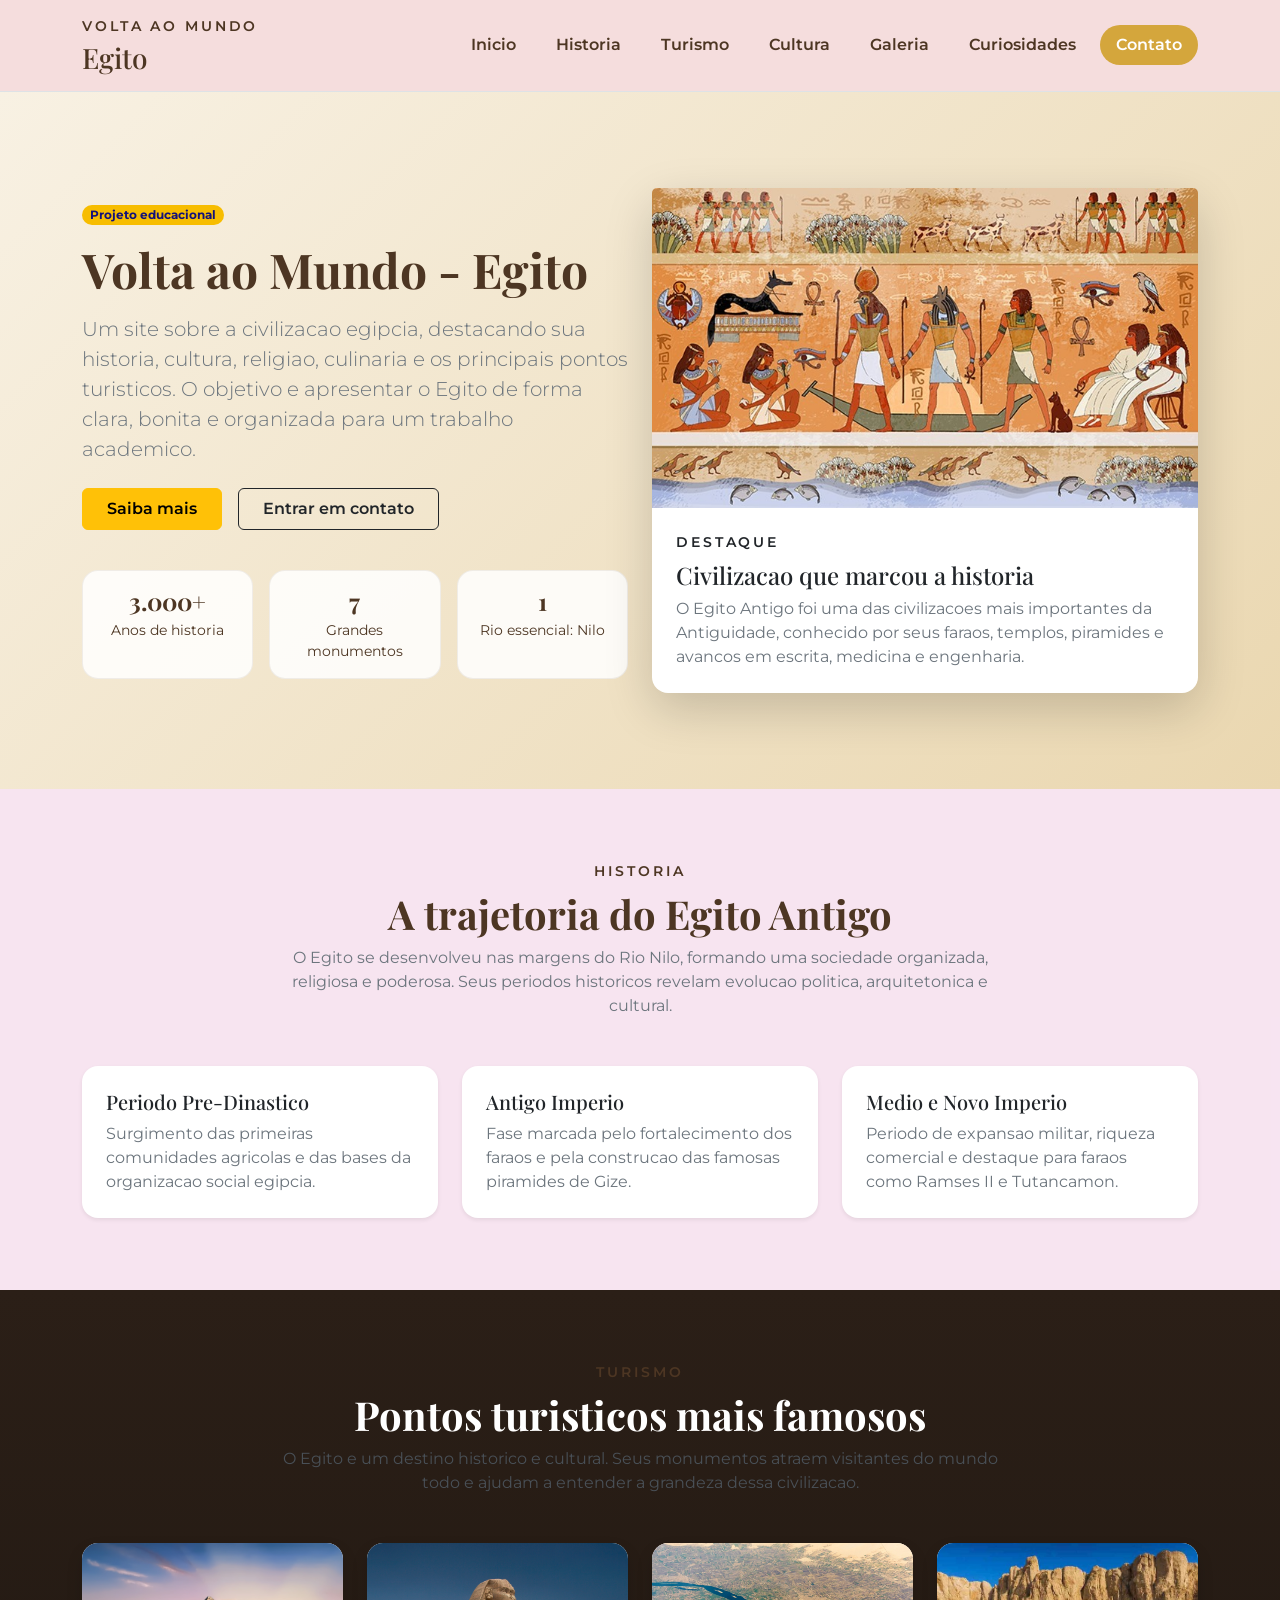
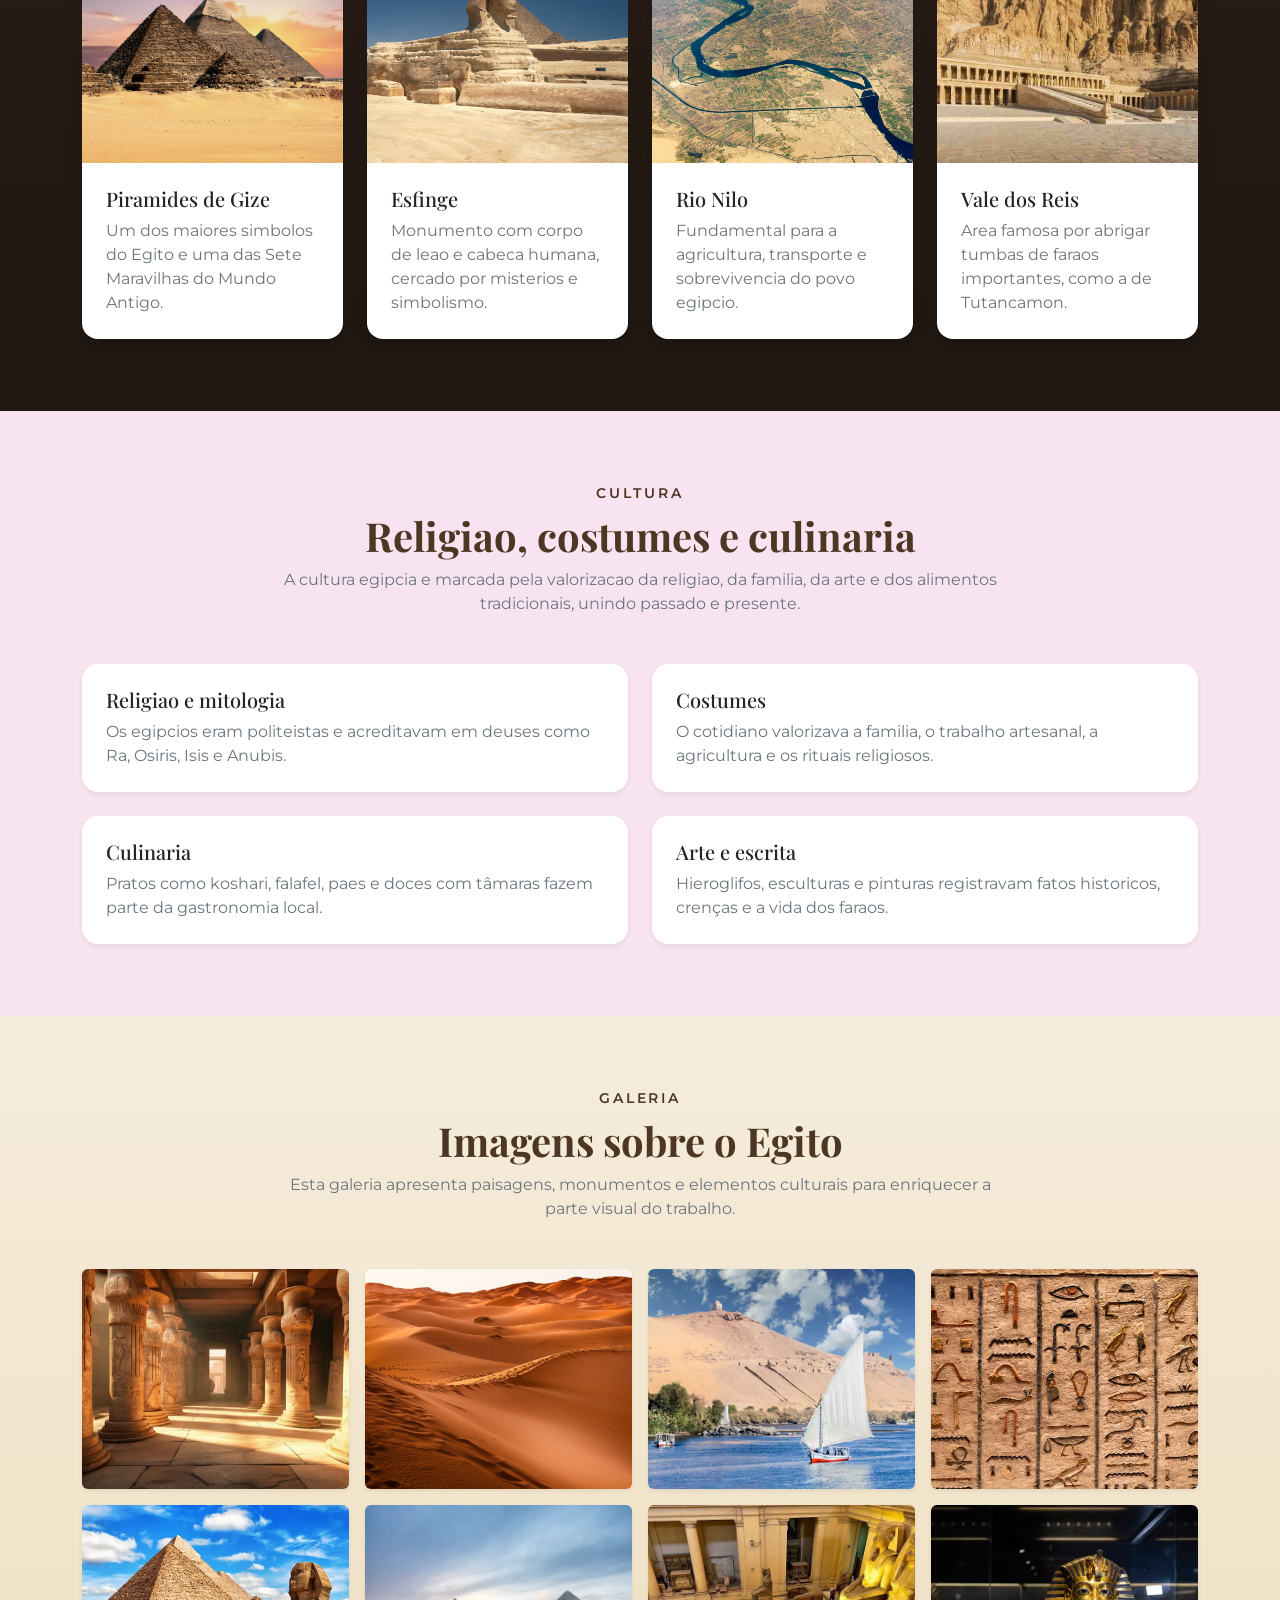
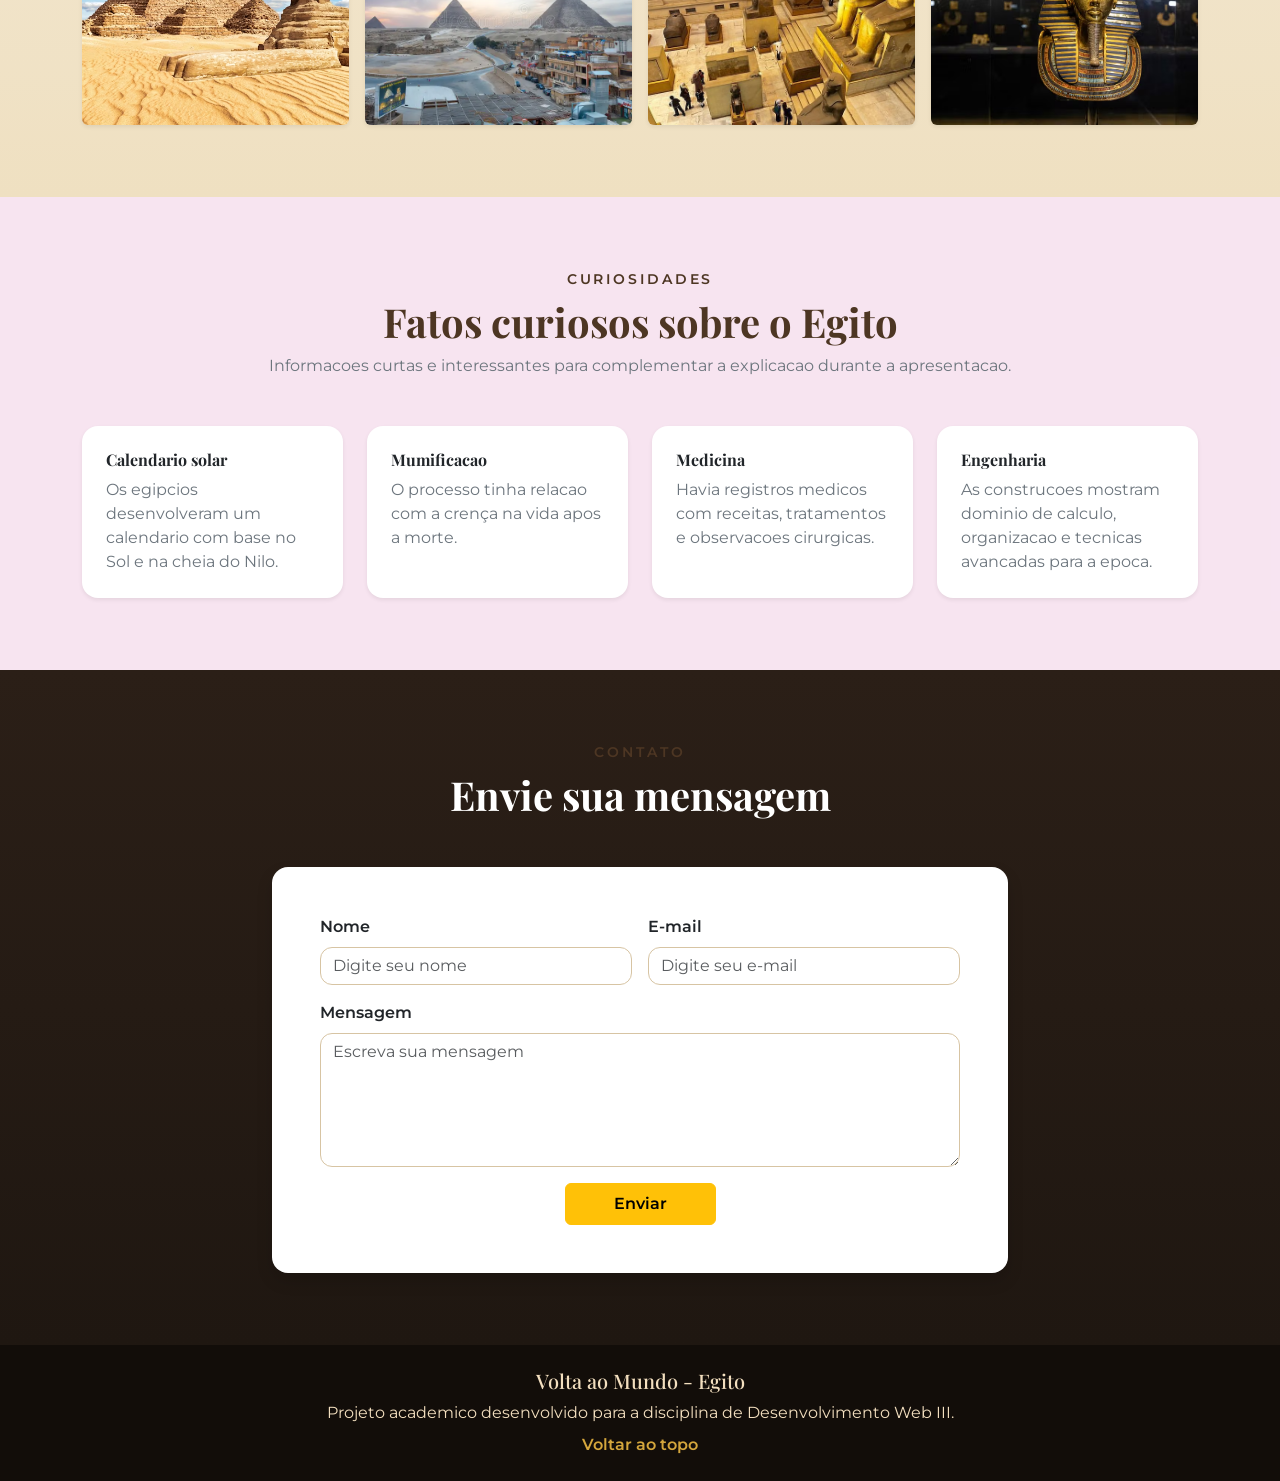
==== index.html @ 57e9aae9 "add comments" ====
<!DOCTYPE html>
<html lang="pt-BR">
  <head>
    <meta charset="UTF-8" />
    <meta name="viewport" content="width=device-width, initial-scale=1.0" />
    <title>Volta ao Mundo - Egito</title>
    <meta
      name="description"
      content="Projeto educacional sobre o Egito com historia, cultura, turismo e curiosidades."/>
    <!-- Fonte externa para melhorar a apresentacao visual -->
    <link
      href="https://fonts.googleapis.com/css2?family=Montserrat:wght@400;500;700&family=Playfair+Display:wght@600;700&display=swap"
      rel="stylesheet"
    />
    <!-- Bootstrap: framework usado para grid, responsividade e componentes -->
    <link
      href="https://cdn.jsdelivr.net/npm/bootstrap@5.3.3/dist/css/bootstrap.min.css"
      rel="stylesheet"
      integrity="sha384-QWTKZyjpPEjISv5WaRU9OFeRpok6YctnYmDr5pNlyT2bRjXh0JMhjY6hW+ALEwIH"
      crossorigin="anonymous"/>
    <!-- CSS proprio apenas para personalizar o tema do Egito -->
    <link rel="stylesheet" href="styles.css" />
  </head>

  <body>
    <header class="site-header sticky-top border-bottom">
      <nav class="container py-3">
        <div class="d-flex align-items-center justify-content-between gap-3">
          <div>
            <p class="text-uppercase small fw-semibold mb-1 site-label">Volta ao Mundo</p>
            <h1 class="h3 mb-0 site-title">Egito</h1>
          </div>

          <!-- Menu hamburguer visivel apenas em telas pequenas -->
          <details class="mobile-menu d-lg-none">
            <summary class="mobile-menu-button" aria-label="Abrir menu de navegacao">
              <span></span>
              <span></span>
              <span></span>
            </summary>
            <div class="mobile-menu-panel">
              <a class="nav-link" href="#home">Inicio</a>
              <a class="nav-link" href="#historia">Historia</a>
              <a class="nav-link" href="#turismo">Turismo</a>
              <a class="nav-link" href="#cultura">Cultura</a>
              <a class="nav-link" href="#galeria">Galeria</a>
              <a class="nav-link" href="#curiosidades">Curiosidades</a>
              <a class="nav-link nav-link-contact" href="#contato">Contato</a>
            </div>
          </details>

          <!-- Menu tradicional exibido no desktop -->
          <div class="nav nav-pills gap-2 text-center d-none d-lg-flex">
            <a class="nav-link" href="#home">Inicio</a>
            <a class="nav-link" href="#historia">Historia</a>
            <a class="nav-link" href="#turismo">Turismo</a>
            <a class="nav-link" href="#cultura">Cultura</a>
            <a class="nav-link" href="#galeria">Galeria</a>
            <a class="nav-link" href="#curiosidades">Curiosidades</a>
            <a class="nav-link nav-link-contact" href="#contato">Contato</a>
          </div>
        </div>
      </nav>
    </header>

    <main>
      <!-- Secao inicial com introducao, botoes e dados resumidos -->
      <section class="hero-section py-5" id="home">
        <div class="container py-lg-5">
          <div class="row align-items-center g-4">
            <!-- Coluna de apresentacao do tema -->
            <div class="col-lg-6">
              <span class="badge rounded-pill hero-badge mb-3">Projeto educacional</span>
              <h2 class="display-5 fw-bold hero-title">Volta ao Mundo - Egito</h2>
              <p class="lead text-secondary mt-3">
                Um site sobre a civilizacao egipcia, destacando sua historia,
                cultura, religiao, culinaria e os principais pontos turisticos.
                O objetivo e apresentar o Egito de forma clara, bonita e
                organizada para um trabalho academico.
              </p>
              <div class="d-flex flex-wrap gap-3 mt-4">
                <a class="btn btn-warning px-4 py-2 fw-semibold" href="#historia">Saiba mais</a>
                <a class="btn btn-outline-dark px-4 py-2 fw-semibold" href="#contato">Entrar em contato</a>
              </div>

              <!-- Linha com pequenos cards numericos -->
              <div class="row g-3 mt-4">
                <div class="col-sm-4">
                  <article class="info-box text-center h-100">
                    <h3 class="h4 fw-bold mb-1">3.000+</h3>
                    <p class="mb-0 small">Anos de historia</p>
                  </article>
                </div>
                <div class="col-sm-4">
                  <article class="info-box text-center h-100">
                    <h3 class="h4 fw-bold mb-1">7</h3>
                    <p class="mb-0 small">Grandes monumentos</p>
                  </article>
                </div>
                <div class="col-sm-4">
                  <article class="info-box text-center h-100">
                    <h3 class="h4 fw-bold mb-1">1</h3>
                    <p class="mb-0 small">Rio essencial: Nilo</p>
                  </article>
                </div>
              </div>
            </div>

            <!-- Coluna com imagem principal e card de destaque -->
            <div class="col-lg-6">
              <div class="card hero-card shadow-lg border-0">
                <img
                  src="assets/images/hero-egito.jpg"
                  class="card-img-top hero-image"
                  alt="Pirâmides do Egito ao entardecer"
                />
                <div class="card-body p-4">
                  <p class="text-uppercase small fw-semibold section-mark mb-2">Destaque</p>
                  <h3 class="h4">Civilizacao que marcou a historia</h3>
                  <p class="mb-0 text-secondary">
                    O Egito Antigo foi uma das civilizacoes mais importantes da
                    Antiguidade, conhecido por seus faraos, templos, piramides e
                    avancos em escrita, medicina e engenharia.
                  </p>
                </div>
              </div>
            </div>
          </div>
        </div>
      </section>

      <!-- Historia organizada em cards para facilitar a leitura -->
      <section class="py-5 section-light" id="historia">
        <div class="container py-4">
          <div class="text-center mb-5">
            <p class="text-uppercase small fw-semibold section-mark mb-2">Historia</p>
            <h2 class="display-6 fw-bold">A trajetoria do Egito Antigo</h2>
            <p class="col-lg-8 mx-auto text-secondary mb-0">
              O Egito se desenvolveu nas margens do Rio Nilo, formando uma
              sociedade organizada, religiosa e poderosa. Seus periodos
              historicos revelam evolucao politica, arquitetonica e cultural.
            </p>
          </div>
          <div class="row g-4">
            <div class="col-md-4">
              <article class="card h-100 border-0 shadow-sm custom-card">
                <div class="card-body p-4">
                  <h3 class="h5">Periodo Pre-Dinastico</h3>
                  <p class="mb-0 text-secondary">
                    Surgimento das primeiras comunidades agricolas e das bases
                    da organizacao social egipcia.
                  </p>
                </div>
              </article>
            </div>
            <div class="col-md-4">
              <article class="card h-100 border-0 shadow-sm custom-card">
                <div class="card-body p-4">
                  <h3 class="h5">Antigo Imperio</h3>
                  <p class="mb-0 text-secondary">
                    Fase marcada pelo fortalecimento dos faraos e pela
                    construcao das famosas piramides de Gize.
                  </p>
                </div>
              </article>
            </div>
            <div class="col-md-4">
              <article class="card h-100 border-0 shadow-sm custom-card">
                <div class="card-body p-4">
                  <h3 class="h5">Medio e Novo Imperio</h3>
                  <p class="mb-0 text-secondary">
                    Periodo de expansao militar, riqueza comercial e destaque
                    para faraos como Ramses II e Tutancamon.
                  </p>
                </div>
              </article>
            </div>
          </div>
        </div>
      </section>

      <!-- Pontos turisticos com imagens e descricao -->
      <section class="py-5 section-dark" id="turismo">
        <div class="container py-4">
          <div class="text-center mb-5">
            <p class="text-uppercase small fw-semibold section-mark-light mb-2">Turismo</p>
            <h2 class="display-6 fw-bold text-white">Pontos turisticos mais famosos</h2>
            <p class="col-lg-8 mx-auto text-light-emphasis mb-0">
              O Egito e um destino historico e cultural. Seus monumentos atraem
              visitantes do mundo todo e ajudam a entender a grandeza dessa
              civilizacao.
            </p>
          </div>
          <div class="row g-4">
            <div class="col-md-6 col-xl-3">
              <article class="card h-100 border-0 overflow-hidden shadow custom-card">
                <img src="assets/images/gize.jpg" class="tourism-image" alt="Piramides de Gize" />
                <div class="card-body p-4">
                  <h3 class="h5">Piramides de Gize</h3>
                  <p class="mb-0 text-secondary">
                    Um dos maiores simbolos do Egito e uma das Sete Maravilhas
                    do Mundo Antigo.
                  </p>
                </div>
              </article>
            </div>
            <div class="col-md-6 col-xl-3">
              <article class="card h-100 border-0 overflow-hidden shadow custom-card">
                <img src="assets/images/esfinge.jpg" class="tourism-image" alt="Esfinge de Gize" />
                <div class="card-body p-4">
                  <h3 class="h5">Esfinge</h3>
                  <p class="mb-0 text-secondary">
                    Monumento com corpo de leao e cabeca humana, cercado por
                    misterios e simbolismo.
                  </p>
                </div>
              </article>
            </div>
            <div class="col-md-6 col-xl-3">
              <article class="card h-100 border-0 overflow-hidden shadow custom-card">
                <img src="assets/images/nilo.jpg" class="tourism-image" alt="Rio Nilo" />
                <div class="card-body p-4">
                  <h3 class="h5">Rio Nilo</h3>
                  <p class="mb-0 text-secondary">
                    Fundamental para a agricultura, transporte e sobrevivencia do
                    povo egipcio.
                  </p>
                </div>
              </article>
            </div>
            <div class="col-md-6 col-xl-3">
              <article class="card h-100 border-0 overflow-hidden shadow custom-card">
                <img src="assets/images/valley.jpg" class="tourism-image" alt="Vale dos Reis" />
                <div class="card-body p-4">
                  <h3 class="h5">Vale dos Reis</h3>
                  <p class="mb-0 text-secondary">
                    Area famosa por abrigar tumbas de faraos importantes, como a
                    de Tutancamon.
                  </p>
                </div>
              </article>
            </div>
          </div>
        </div>
      </section>

      <!-- Cultura egipcia apresentada em uma grade responsiva -->
      <section class="py-5 section-light" id="cultura">
        <div class="container py-4">
          <div class="text-center mb-5">
            <p class="text-uppercase small fw-semibold section-mark mb-2">Cultura</p>
            <h2 class="display-6 fw-bold">Religiao, costumes e culinaria</h2>
            <p class="col-lg-8 mx-auto text-secondary mb-0">
              A cultura egipcia e marcada pela valorizacao da religiao, da
              familia, da arte e dos alimentos tradicionais, unindo passado e
              presente.
            </p>
          </div>
          <div class="row g-4">
            <div class="col-md-6">
              <article class="card h-100 border-0 shadow-sm custom-card">
                <div class="card-body p-4">
                  <h3 class="h5">Religiao e mitologia</h3>
                  <p class="mb-0 text-secondary">
                    Os egipcios eram politeistas e acreditavam em deuses como
                    Ra, Osiris, Isis e Anubis.
                  </p>
                </div>
              </article>
            </div>
            <div class="col-md-6">
              <article class="card h-100 border-0 shadow-sm custom-card">
                <div class="card-body p-4">
                  <h3 class="h5">Costumes</h3>
                  <p class="mb-0 text-secondary">
                    O cotidiano valorizava a familia, o trabalho artesanal, a
                    agricultura e os rituais religiosos.
                  </p>
                </div>
              </article>
            </div>
            <div class="col-md-6">
              <article class="card h-100 border-0 shadow-sm custom-card">
                <div class="card-body p-4">
                  <h3 class="h5">Culinaria</h3>
                  <p class="mb-0 text-secondary">
                    Pratos como koshari, falafel, paes e doces com tâmaras fazem
                    parte da gastronomia local.
                  </p>
                </div>
              </article>
            </div>
            <div class="col-md-6">
              <article class="card h-100 border-0 shadow-sm custom-card">
                <div class="card-body p-4">
                  <h3 class="h5">Arte e escrita</h3>
                  <p class="mb-0 text-secondary">
                    Hieroglifos, esculturas e pinturas registravam fatos
                    historicos, crenças e a vida dos faraos.
                  </p>
                </div>
              </article>
            </div>
          </div>
        </div>
      </section>

      <!-- Galeria de imagens usando colunas do Bootstrap -->
      <section class="py-5 gallery-section" id="galeria">
        <div class="container py-4">
          <div class="text-center mb-5">
            <p class="text-uppercase small fw-semibold section-mark mb-2">Galeria</p>
            <h2 class="display-6 fw-bold">Imagens sobre o Egito</h2>
            <p class="col-lg-8 mx-auto text-secondary mb-0">
              Esta galeria apresenta paisagens, monumentos e elementos culturais
              para enriquecer a parte visual do trabalho.
            </p>
          </div>
          <div class="row g-3">
            <div class="col-6 col-md-4 col-lg-3">
              <img class="img-fluid rounded shadow-sm gallery-image" src="assets/images/templo.jpg" alt="Templo egipcio com colunas" />
            </div>
            <div class="col-6 col-md-4 col-lg-3">
              <img class="img-fluid rounded shadow-sm gallery-image" src="assets/images/deserto.jpg" alt="Paisagem do deserto no Egito" />
            </div>
            <div class="col-6 col-md-4 col-lg-3">
              <img class="img-fluid rounded shadow-sm gallery-image" src="assets/images/barco.jpg" alt="Barco navegando no Rio Nilo" />
            </div>
            <div class="col-6 col-md-4 col-lg-3">
              <img class="img-fluid rounded shadow-sm gallery-image" src="assets/images/hieroglifos.jpg" alt="Hieroglifos gravados em pedra" />
            </div>
            <div class="col-6 col-md-4 col-lg-3">
              <img class="img-fluid rounded shadow-sm gallery-image" src="assets/images/panorama.jpg" alt="Panorama das piramides" />
            </div>
            <div class="col-6 col-md-4 col-lg-3">
              <img class="img-fluid rounded shadow-sm gallery-image" src="assets/images/cairo.jpg" alt="Vista da cidade do Cairo" />
            </div>
            <div class="col-6 col-md-4 col-lg-3">
              <img class="img-fluid rounded shadow-sm gallery-image" src="assets/images/museu.jpg" alt="Museu com artefatos egipcios" />
            </div>
            <div class="col-6 col-md-4 col-lg-3">
              <img class="img-fluid rounded shadow-sm gallery-image" src="assets/images/mask.jpg" alt="Mascara de ouro do farao" />
            </div>
          </div>
        </div>
      </section>

      <!-- Curiosidades em cards curtos para destaque rapido -->
      <section class="py-5 section-light" id="curiosidades">
        <div class="container py-4">
          <div class="text-center mb-5">
            <p class="text-uppercase small fw-semibold section-mark mb-2">Curiosidades</p>
            <h2 class="display-6 fw-bold">Fatos curiosos sobre o Egito</h2>
            <p class="col-lg-8 mx-auto text-secondary mb-0">
              Informacoes curtas e interessantes para complementar a explicacao
              durante a apresentacao.
            </p>
          </div>
          <div class="row g-4">
            <div class="col-md-6 col-lg-3">
              <article class="card h-100 border-0 shadow-sm curiosity-card">
                <div class="card-body p-4">
                  <h3 class="h6 fw-bold">Calendario solar</h3>
                  <p class="mb-0 text-secondary">
                    Os egipcios desenvolveram um calendario com base no Sol e na
                    cheia do Nilo.
                  </p>
                </div>
              </article>
            </div>
            <div class="col-md-6 col-lg-3">
              <article class="card h-100 border-0 shadow-sm curiosity-card">
                <div class="card-body p-4">
                  <h3 class="h6 fw-bold">Mumificacao</h3>
                  <p class="mb-0 text-secondary">
                    O processo tinha relacao com a crença na vida apos a morte.
                  </p>
                </div>
              </article>
            </div>
            <div class="col-md-6 col-lg-3">
              <article class="card h-100 border-0 shadow-sm curiosity-card">
                <div class="card-body p-4">
                  <h3 class="h6 fw-bold">Medicina</h3>
                  <p class="mb-0 text-secondary">
                    Havia registros medicos com receitas, tratamentos e
                    observacoes cirurgicas.
                  </p>
                </div>
              </article>
            </div>
            <div class="col-md-6 col-lg-3">
              <article class="card h-100 border-0 shadow-sm curiosity-card">
                <div class="card-body p-4">
                  <h3 class="h6 fw-bold">Engenharia</h3>
                  <p class="mb-0 text-secondary">
                    As construcoes mostram dominio de calculo, organizacao e
                    tecnicas avancadas para a epoca.
                  </p>
                </div>
              </article>
            </div>
          </div>
        </div>
      </section>

      <!-- Formulario de contato com classes nativas do Bootstrap -->
      <section class="py-5 section-dark" id="contato">
        <div class="container py-4">
          <div class="row justify-content-center">
            <div class="col-lg-8">
              <div class="text-center mb-5">
                <p class="text-uppercase small fw-semibold section-mark-light mb-2">Contato</p>
                <h2 class="display-6 fw-bold text-white">Envie sua mensagem</h2>
              </div>
              <form class="card border-0 shadow p-4 p-md-5 contact-card">
                <div class="row g-3">
                  <div class="col-md-6">
                    <label for="nome" class="form-label fw-semibold">Nome</label>
                    <input type="text" class="form-control" id="nome" placeholder="Digite seu nome" required />
                  </div>
                  <div class="col-md-6">
                    <label for="email" class="form-label fw-semibold">E-mail</label>
                    <input type="email" class="form-control" id="email" placeholder="Digite seu e-mail" required />
                  </div>
                  <div class="col-12">
                    <label for="mensagem" class="form-label fw-semibold">Mensagem</label>
                    <textarea
                      class="form-control"
                      id="mensagem"
                      rows="5"
                      placeholder="Escreva sua mensagem"
                      required
                    ></textarea>
                  </div>
                  <div class="col-12 text-center">
                    <button type="submit" class="btn btn-warning px-5 py-2 fw-semibold">Enviar</button>
                  </div>
                </div>
              </form>
            </div>
          </div>
        </div>
      </section>
    </main>

    <!-- Rodape final com identificacao do projeto -->
    <footer class="py-4 footer-section">
      <div class="container text-center">
        <h2 class="h5 mb-2">Volta ao Mundo - Egito</h2>
        <p class="mb-2">Projeto academico desenvolvido para a disciplina de Desenvolvimento Web III.</p>
        <a href="#home" class="footer-link">Voltar ao topo</a>
      </div>
    </footer>
  </body>
</html>
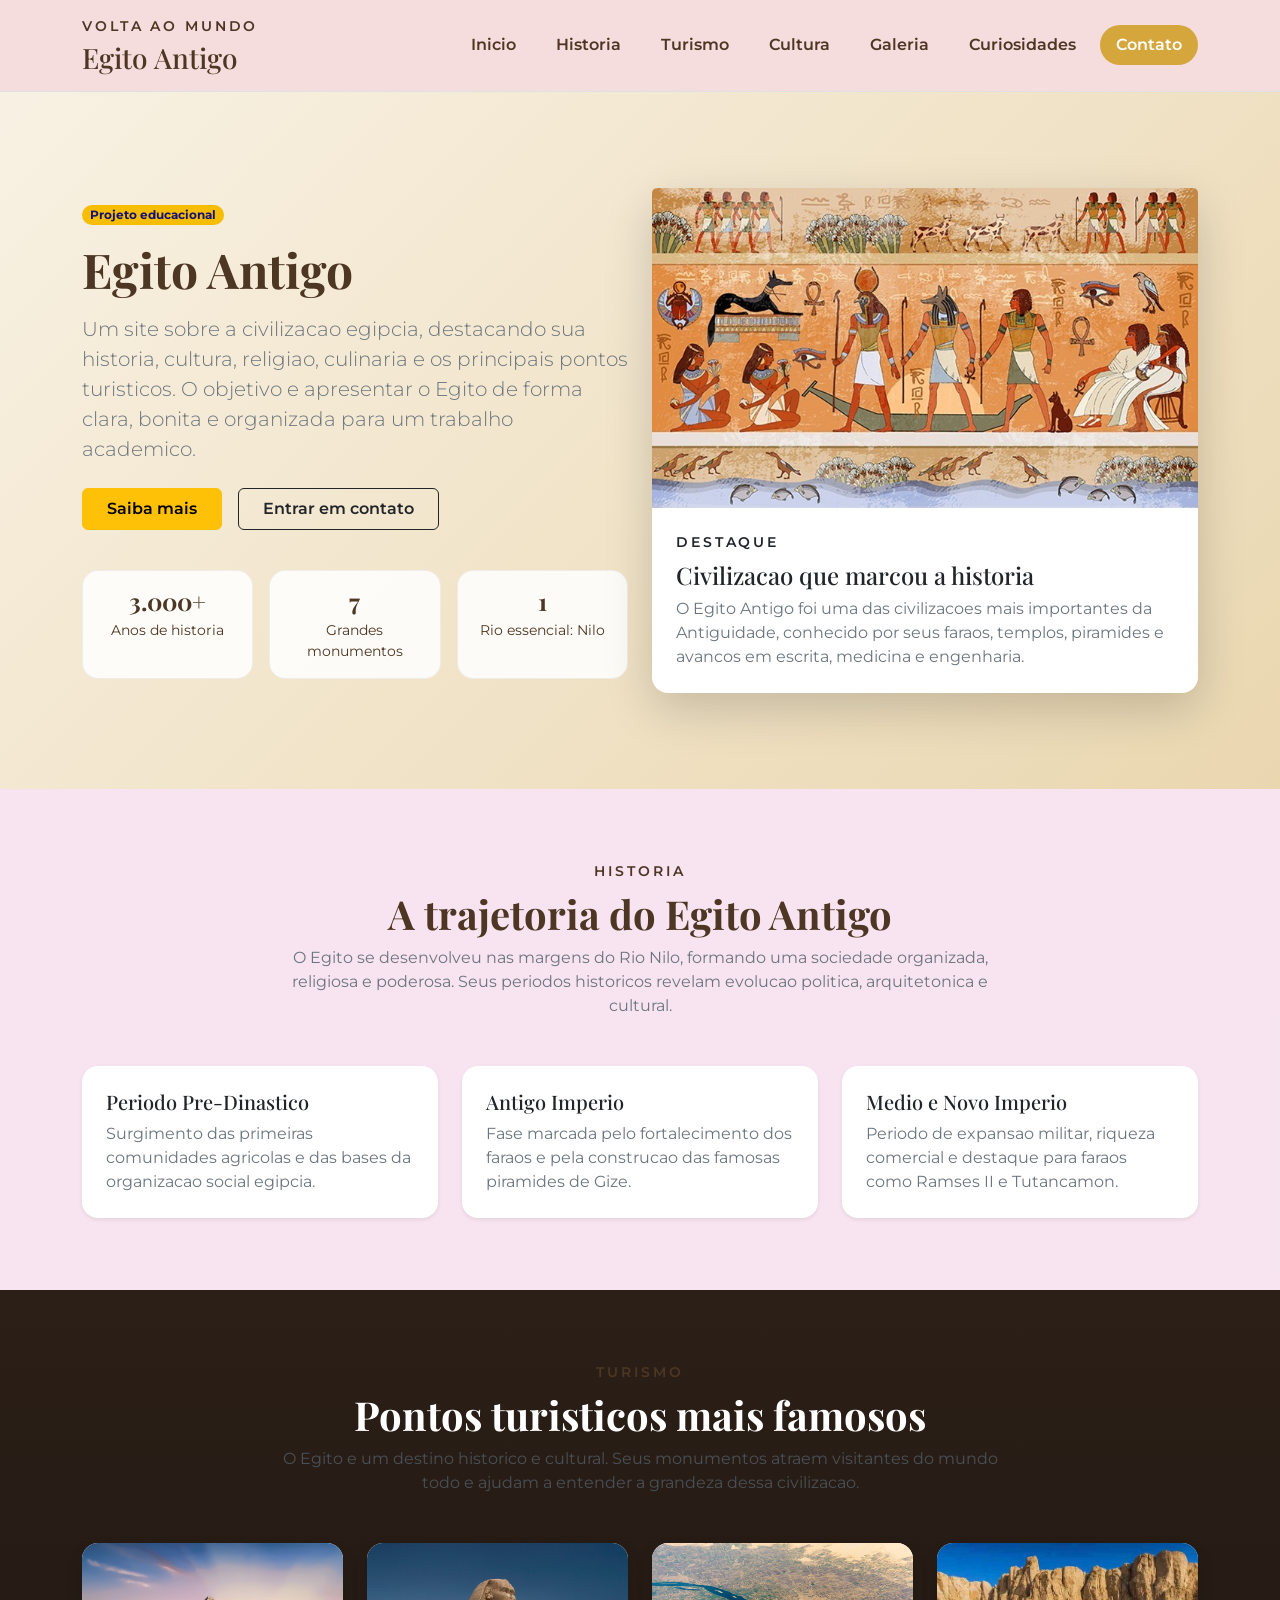
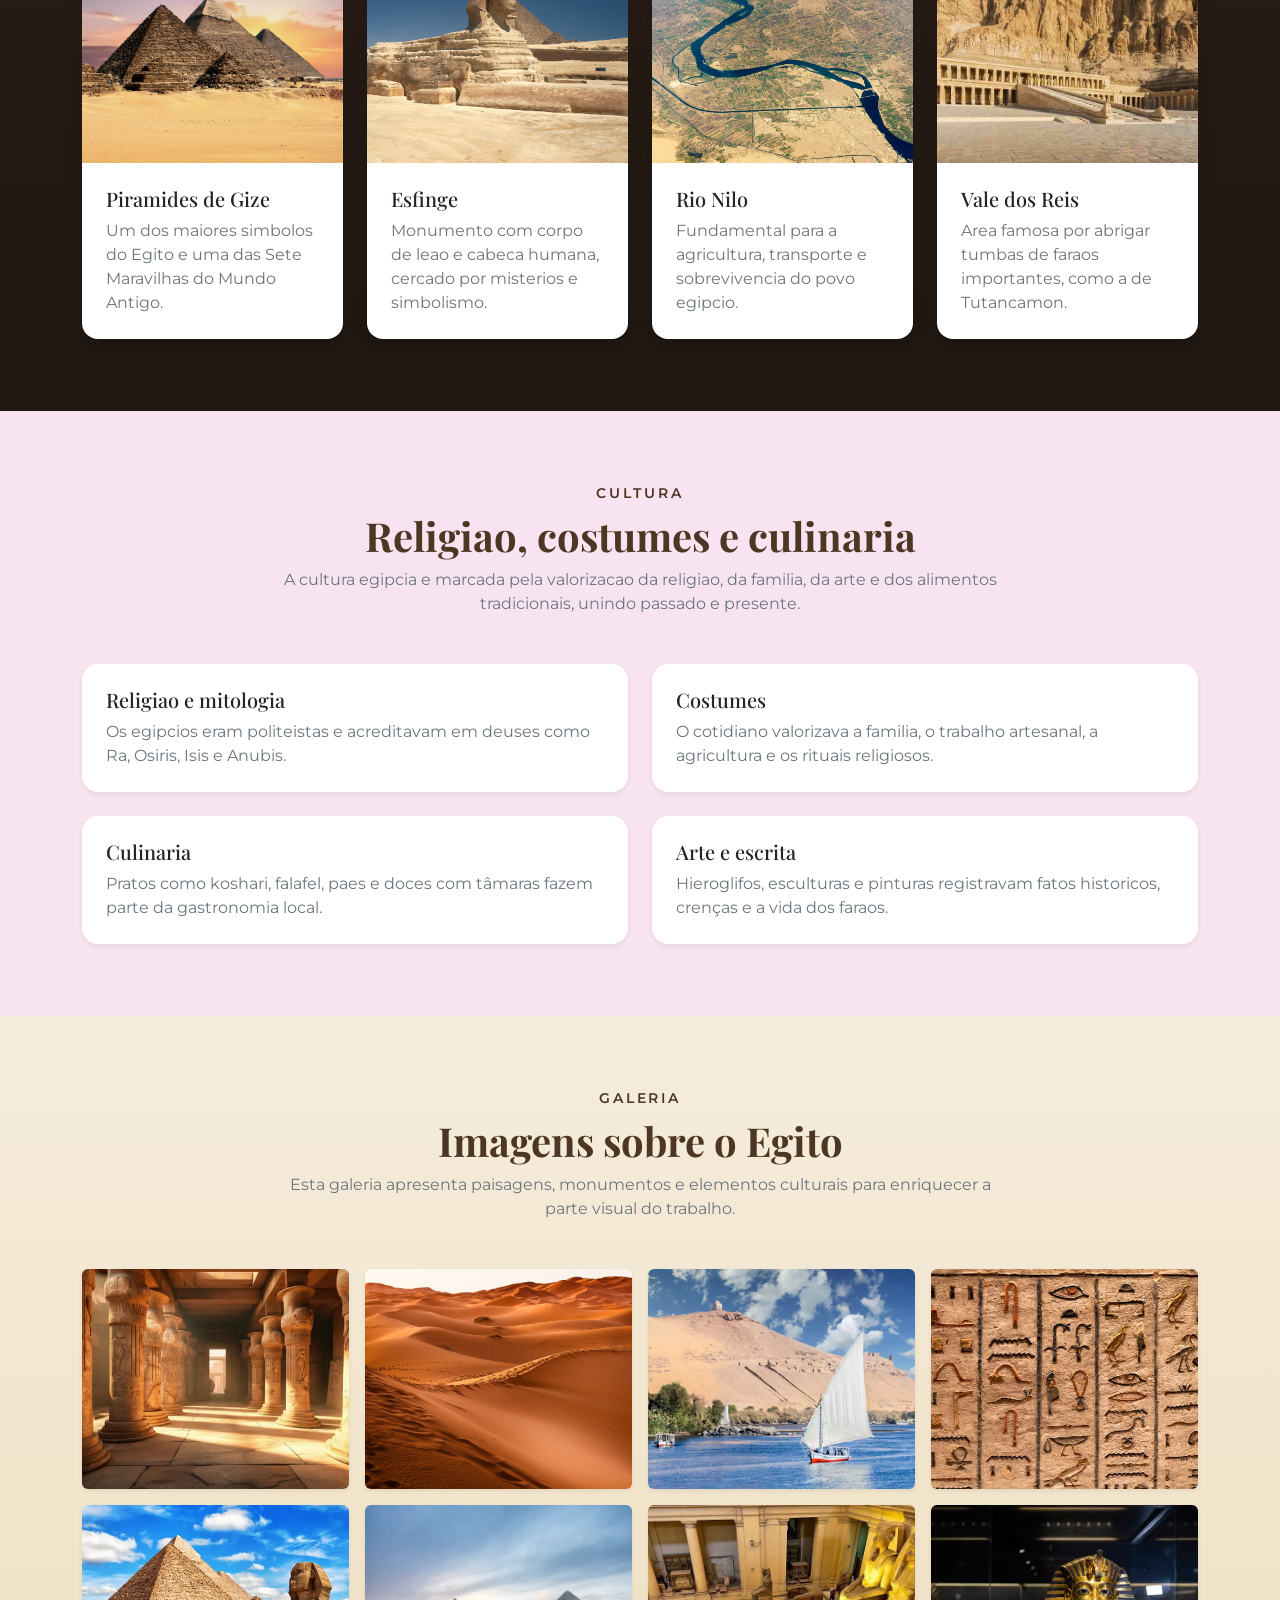
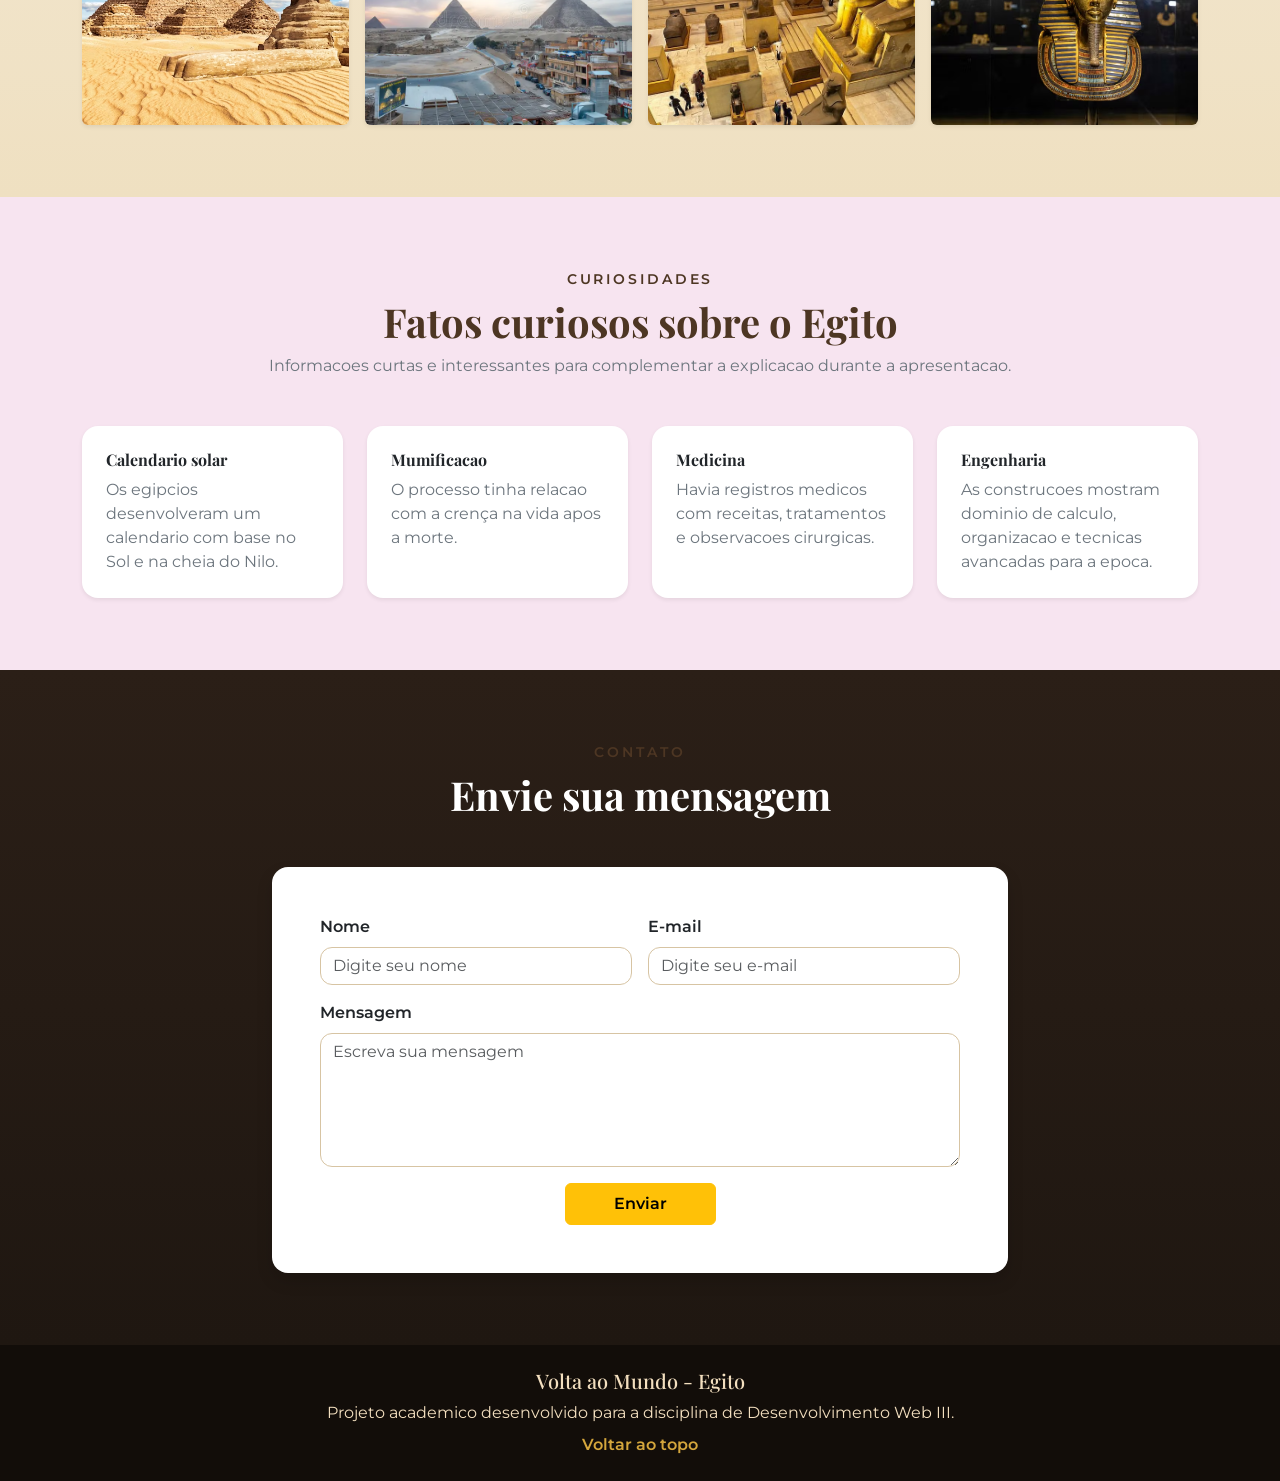
==== commit c9958802: "." ====
--- a/index.html
+++ b/index.html
@@ -3,7 +3,7 @@
   <head>
     <meta charset="UTF-8" />
     <meta name="viewport" content="width=device-width, initial-scale=1.0" />
-    <title>Volta ao Mundo - Egito</title>
+    <title>Egito Antigo</title>
     <meta
       name="description"
       content="Projeto educacional sobre o Egito com historia, cultura, turismo e curiosidades."/>
@@ -28,7 +28,7 @@
         <div class="d-flex align-items-center justify-content-between gap-3">
           <div>
             <p class="text-uppercase small fw-semibold mb-1 site-label">Volta ao Mundo</p>
-            <h1 class="h3 mb-0 site-title">Egito</h1>
+            <h1 class="h3 mb-0 site-title">Egito Antigo</h1>
           </div>
 
           <!-- Menu hamburguer visivel apenas em telas pequenas -->
@@ -71,7 +71,7 @@
             <!-- Coluna de apresentacao do tema -->
             <div class="col-lg-6">
               <span class="badge rounded-pill hero-badge mb-3">Projeto educacional</span>
-              <h2 class="display-5 fw-bold hero-title">Volta ao Mundo - Egito</h2>
+              <h2 class="display-5 fw-bold hero-title">Egito Antigo</h2>
               <p class="lead text-secondary mt-3">
                 Um site sobre a civilizacao egipcia, destacando sua historia,
                 cultura, religiao, culinaria e os principais pontos turisticos.
@@ -79,7 +79,7 @@
                 organizada para um trabalho academico.
               </p>
               <div class="d-flex flex-wrap gap-3 mt-4">
-                <a class="btn btn-warning px-4 py-2 fw-semibold" href="#historia">Saiba mais</a>
+                <a class="btn btn-warning px-4 py-2 fw-semibold" href="https://www.youtube.com/watch?v=ebm-fLo9-NA" target="_blank">Saiba mais</a>
                 <a class="btn btn-outline-dark px-4 py-2 fw-semibold" href="#contato">Entrar em contato</a>
               </div>
 
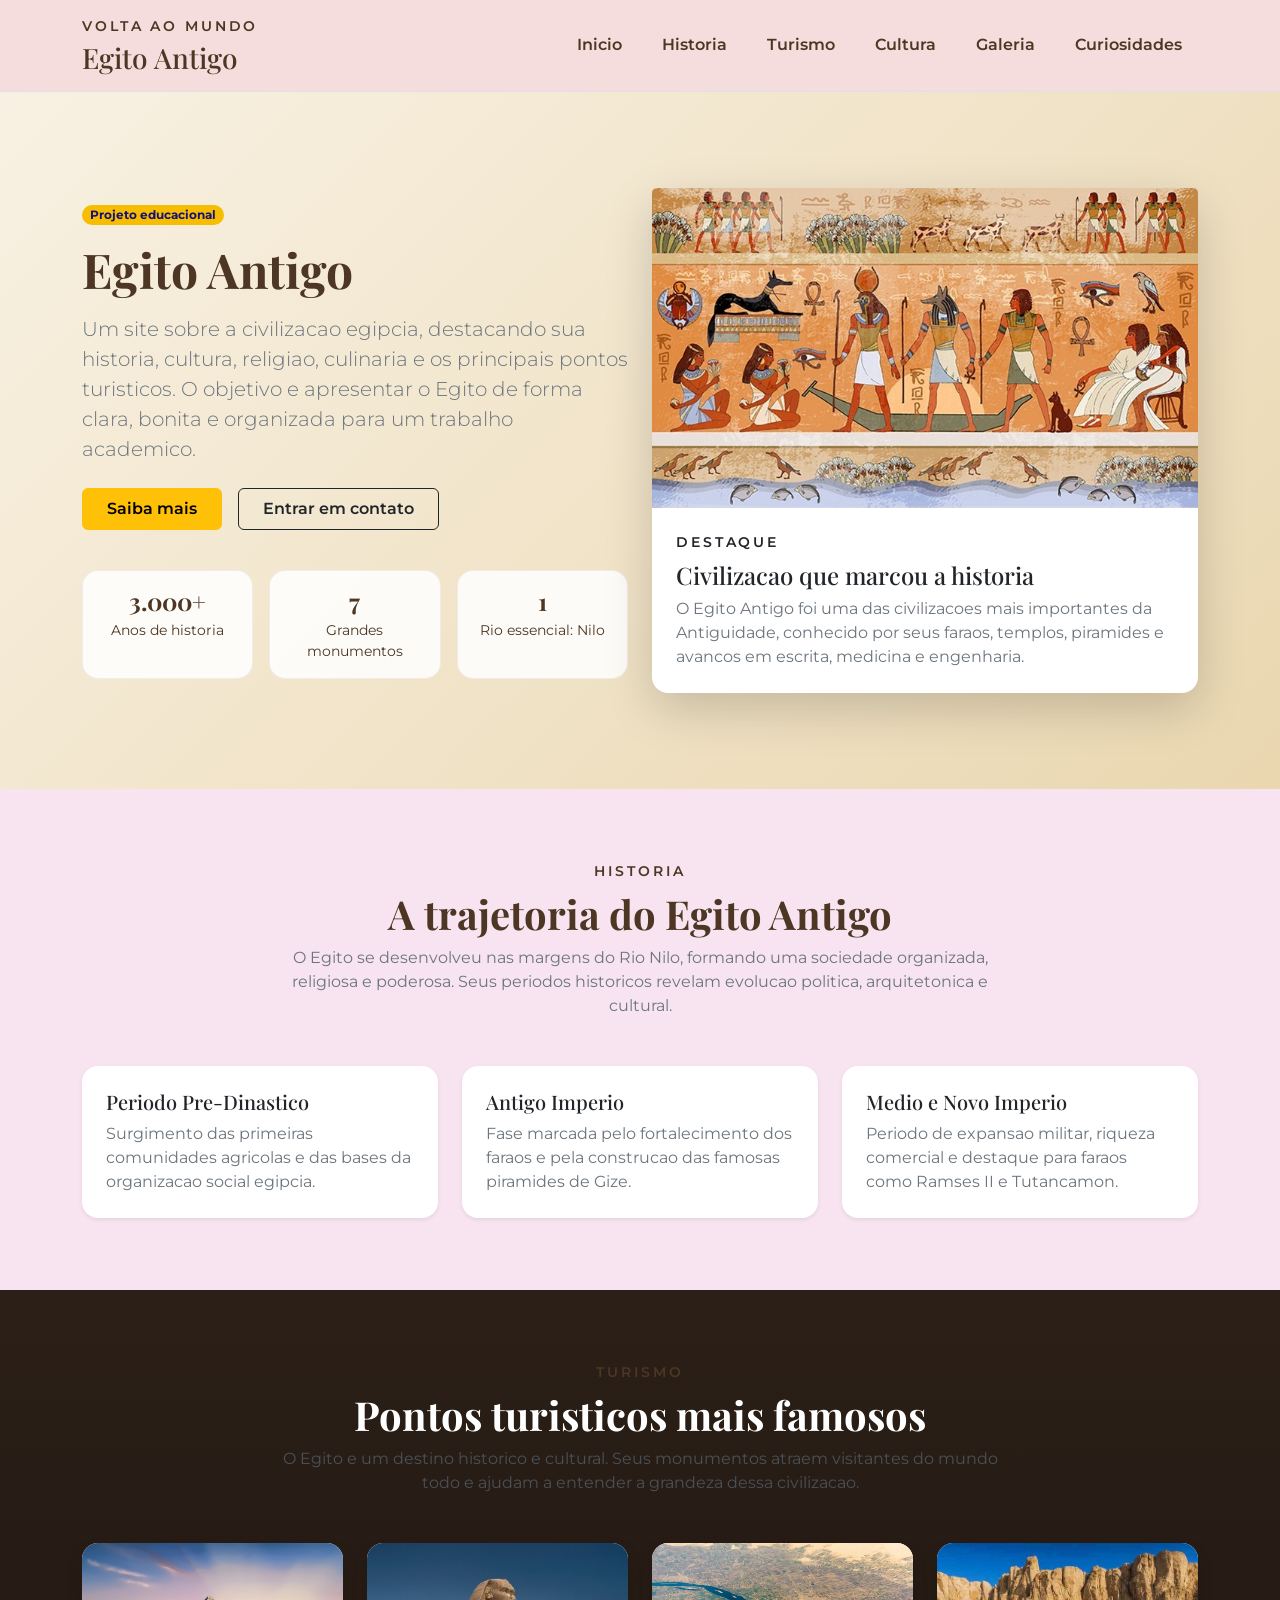
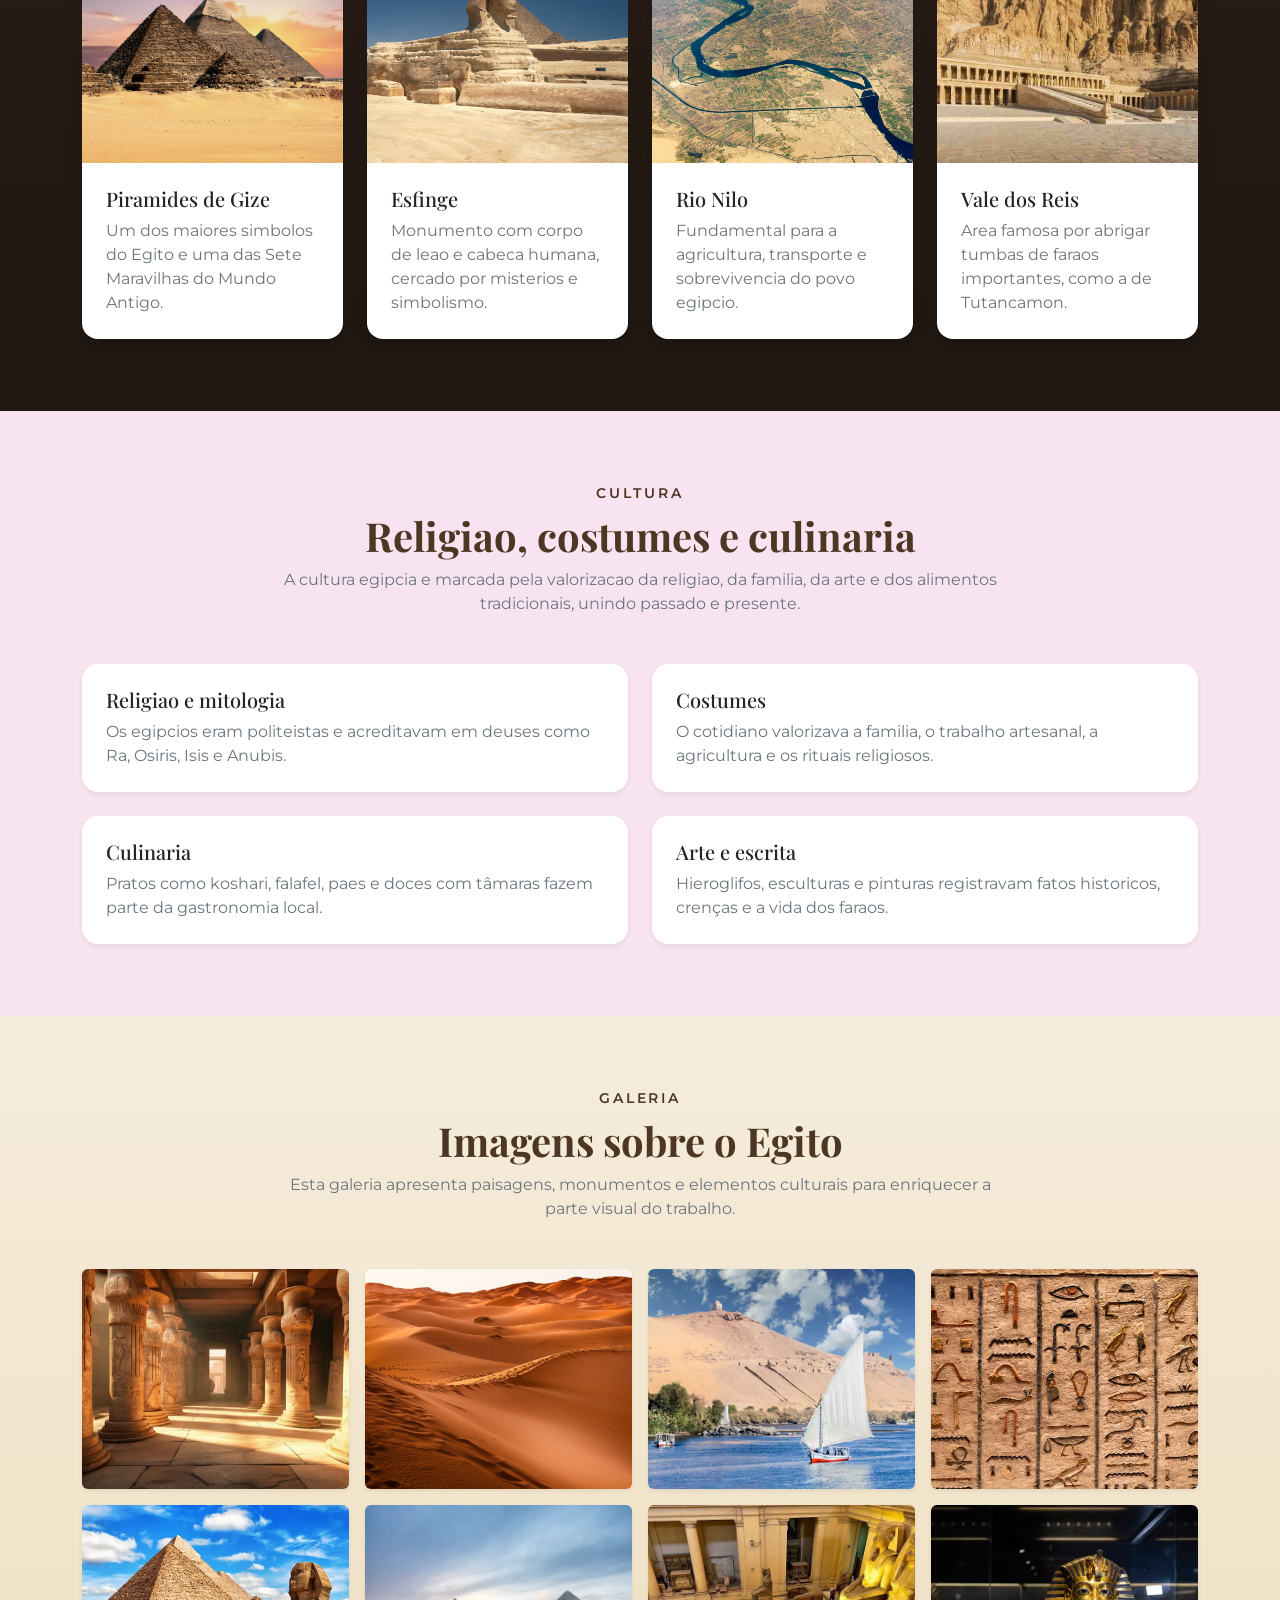
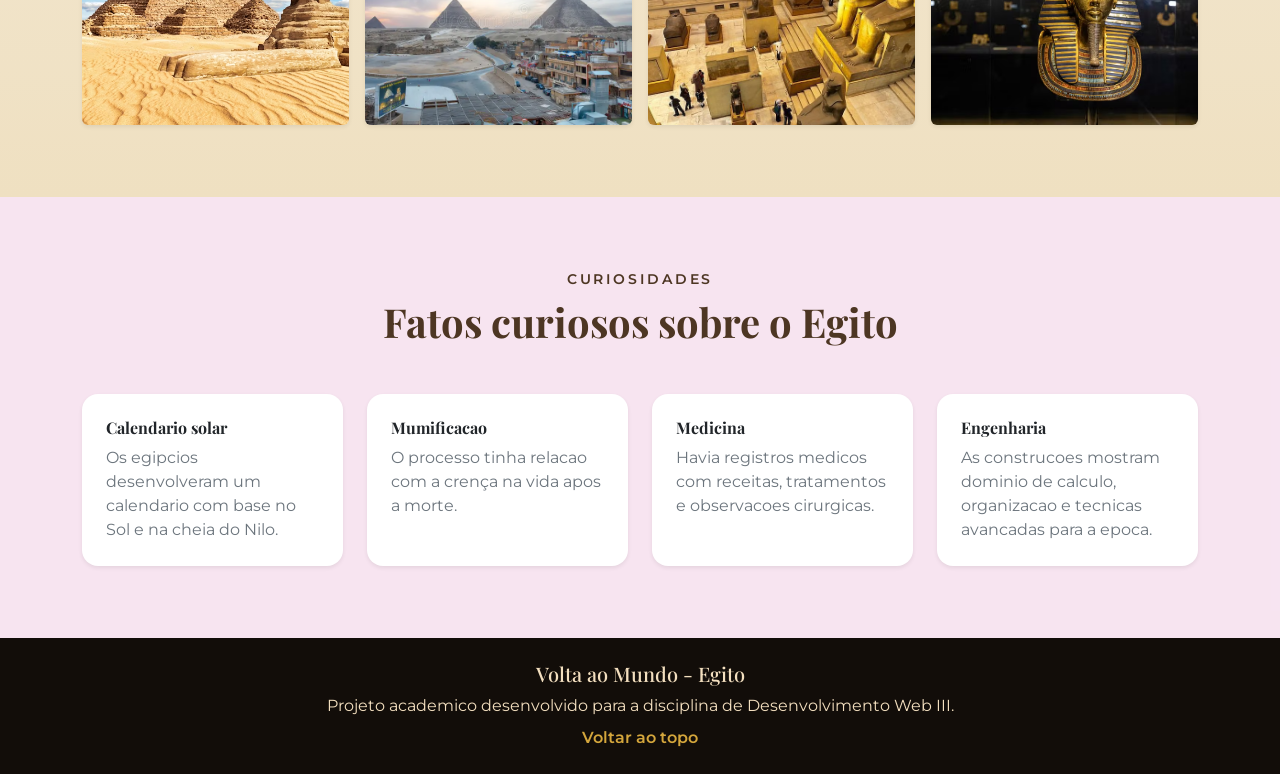
==== commit fd080832: "Removido Formulário e Contato" ====
--- a/index.html
+++ b/index.html
@@ -45,7 +45,6 @@
               <a class="nav-link" href="#cultura">Cultura</a>
               <a class="nav-link" href="#galeria">Galeria</a>
               <a class="nav-link" href="#curiosidades">Curiosidades</a>
-              <a class="nav-link nav-link-contact" href="#contato">Contato</a>
             </div>
           </details>
 
@@ -57,7 +56,6 @@
             <a class="nav-link" href="#cultura">Cultura</a>
             <a class="nav-link" href="#galeria">Galeria</a>
             <a class="nav-link" href="#curiosidades">Curiosidades</a>
-            <a class="nav-link nav-link-contact" href="#contato">Contato</a>
           </div>
         </div>
       </nav>
@@ -351,10 +349,6 @@
           <div class="text-center mb-5">
             <p class="text-uppercase small fw-semibold section-mark mb-2">Curiosidades</p>
             <h2 class="display-6 fw-bold">Fatos curiosos sobre o Egito</h2>
-            <p class="col-lg-8 mx-auto text-secondary mb-0">
-              Informacoes curtas e interessantes para complementar a explicacao
-              durante a apresentacao.
-            </p>
           </div>
           <div class="row g-4">
             <div class="col-md-6 col-lg-3">
@@ -403,46 +397,6 @@
           </div>
         </div>
       </section>
-
-      <!-- Formulario de contato com classes nativas do Bootstrap -->
-      <section class="py-5 section-dark" id="contato">
-        <div class="container py-4">
-          <div class="row justify-content-center">
-            <div class="col-lg-8">
-              <div class="text-center mb-5">
-                <p class="text-uppercase small fw-semibold section-mark-light mb-2">Contato</p>
-                <h2 class="display-6 fw-bold text-white">Envie sua mensagem</h2>
-              </div>
-              <form class="card border-0 shadow p-4 p-md-5 contact-card">
-                <div class="row g-3">
-                  <div class="col-md-6">
-                    <label for="nome" class="form-label fw-semibold">Nome</label>
-                    <input type="text" class="form-control" id="nome" placeholder="Digite seu nome" required />
-                  </div>
-                  <div class="col-md-6">
-                    <label for="email" class="form-label fw-semibold">E-mail</label>
-                    <input type="email" class="form-control" id="email" placeholder="Digite seu e-mail" required />
-                  </div>
-                  <div class="col-12">
-                    <label for="mensagem" class="form-label fw-semibold">Mensagem</label>
-                    <textarea
-                      class="form-control"
-                      id="mensagem"
-                      rows="5"
-                      placeholder="Escreva sua mensagem"
-                      required
-                    ></textarea>
-                  </div>
-                  <div class="col-12 text-center">
-                    <button type="submit" class="btn btn-warning px-5 py-2 fw-semibold">Enviar</button>
-                  </div>
-                </div>
-              </form>
-            </div>
-          </div>
-        </div>
-      </section>
-    </main>
 
     <!-- Rodape final com identificacao do projeto -->
     <footer class="py-4 footer-section">
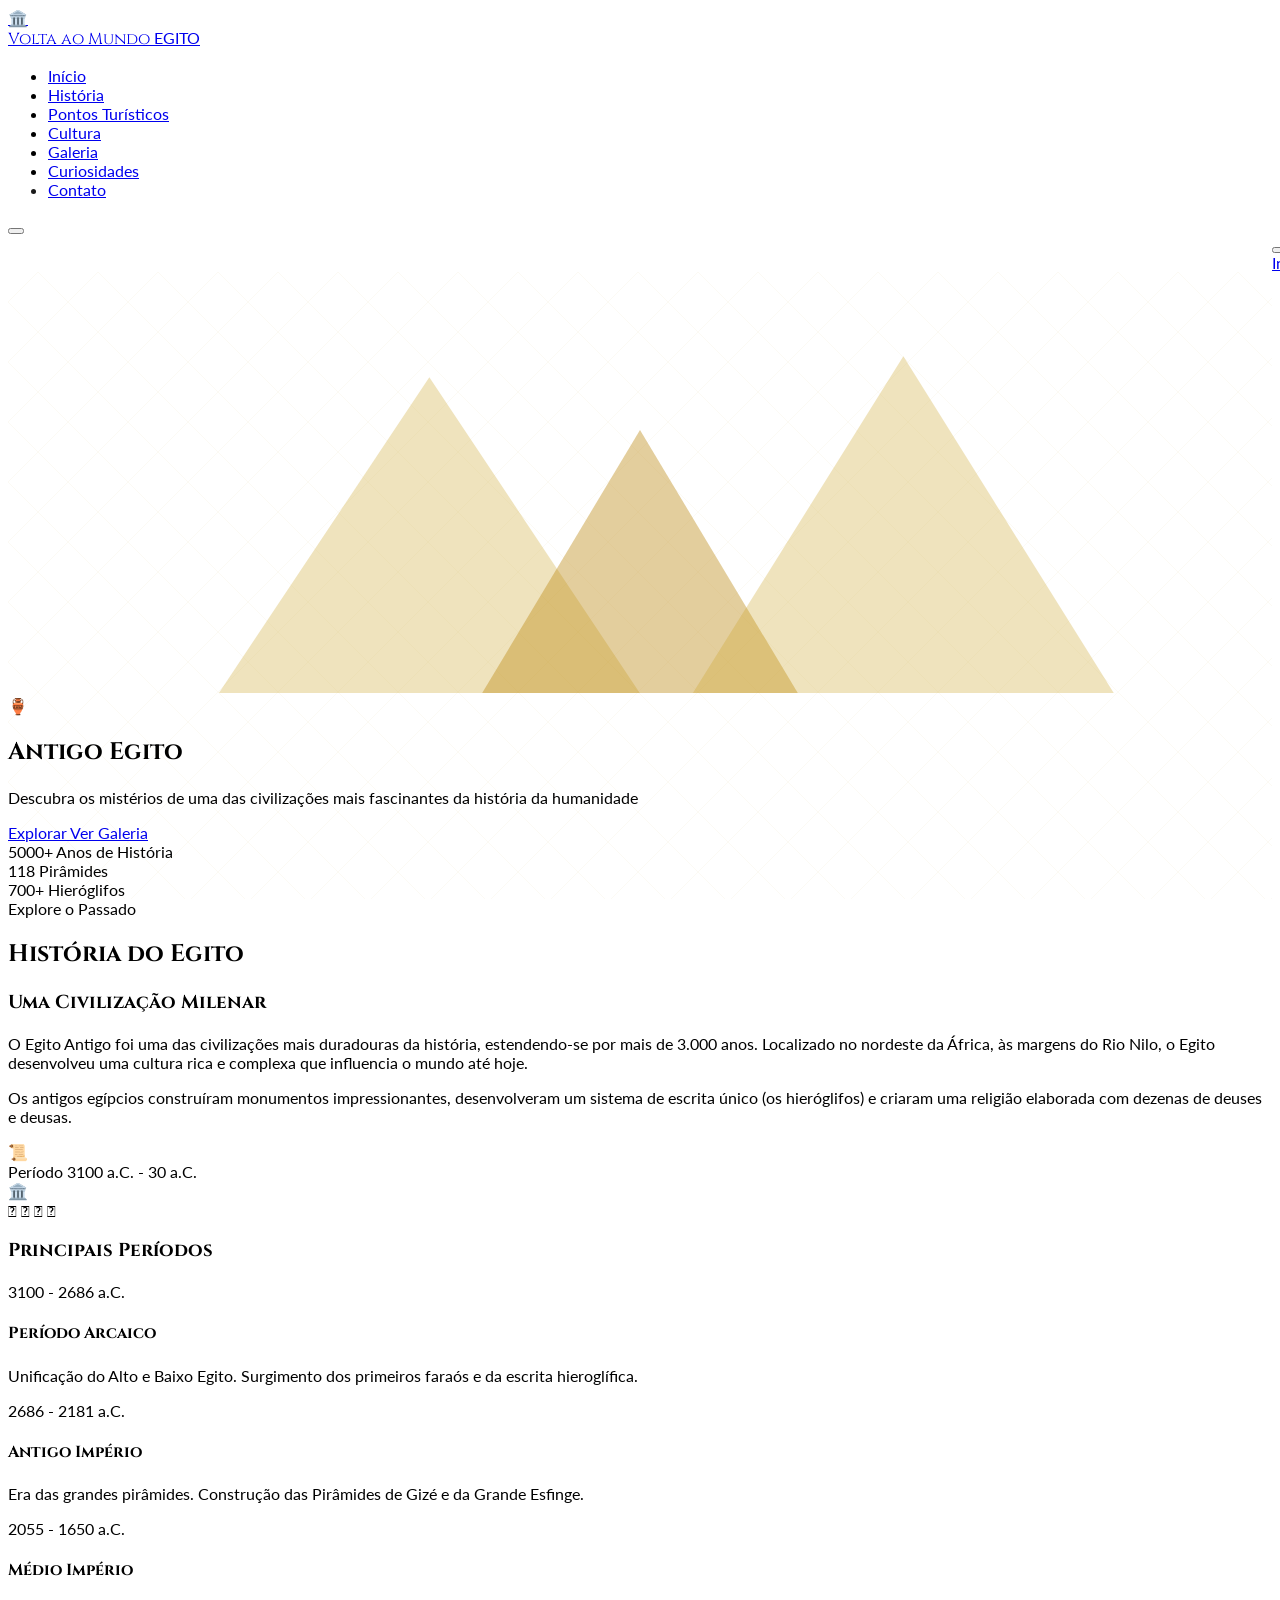
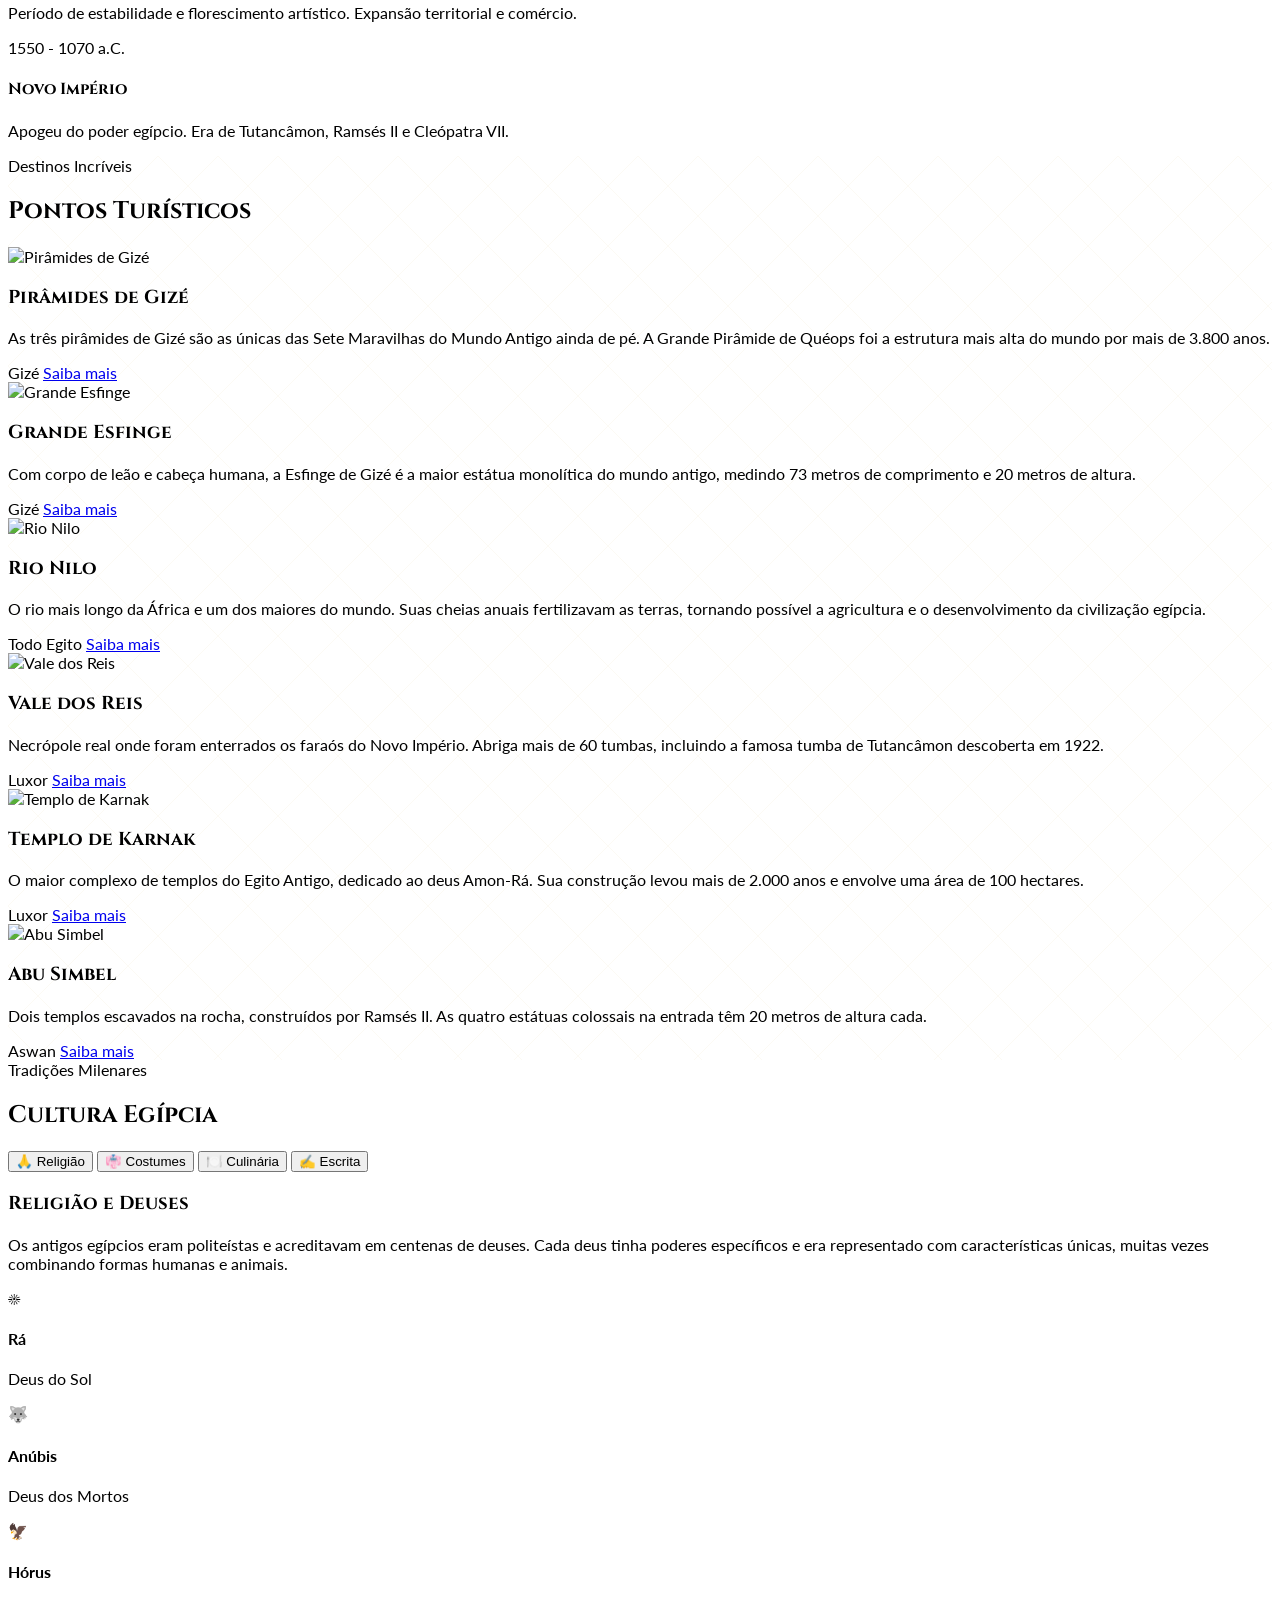
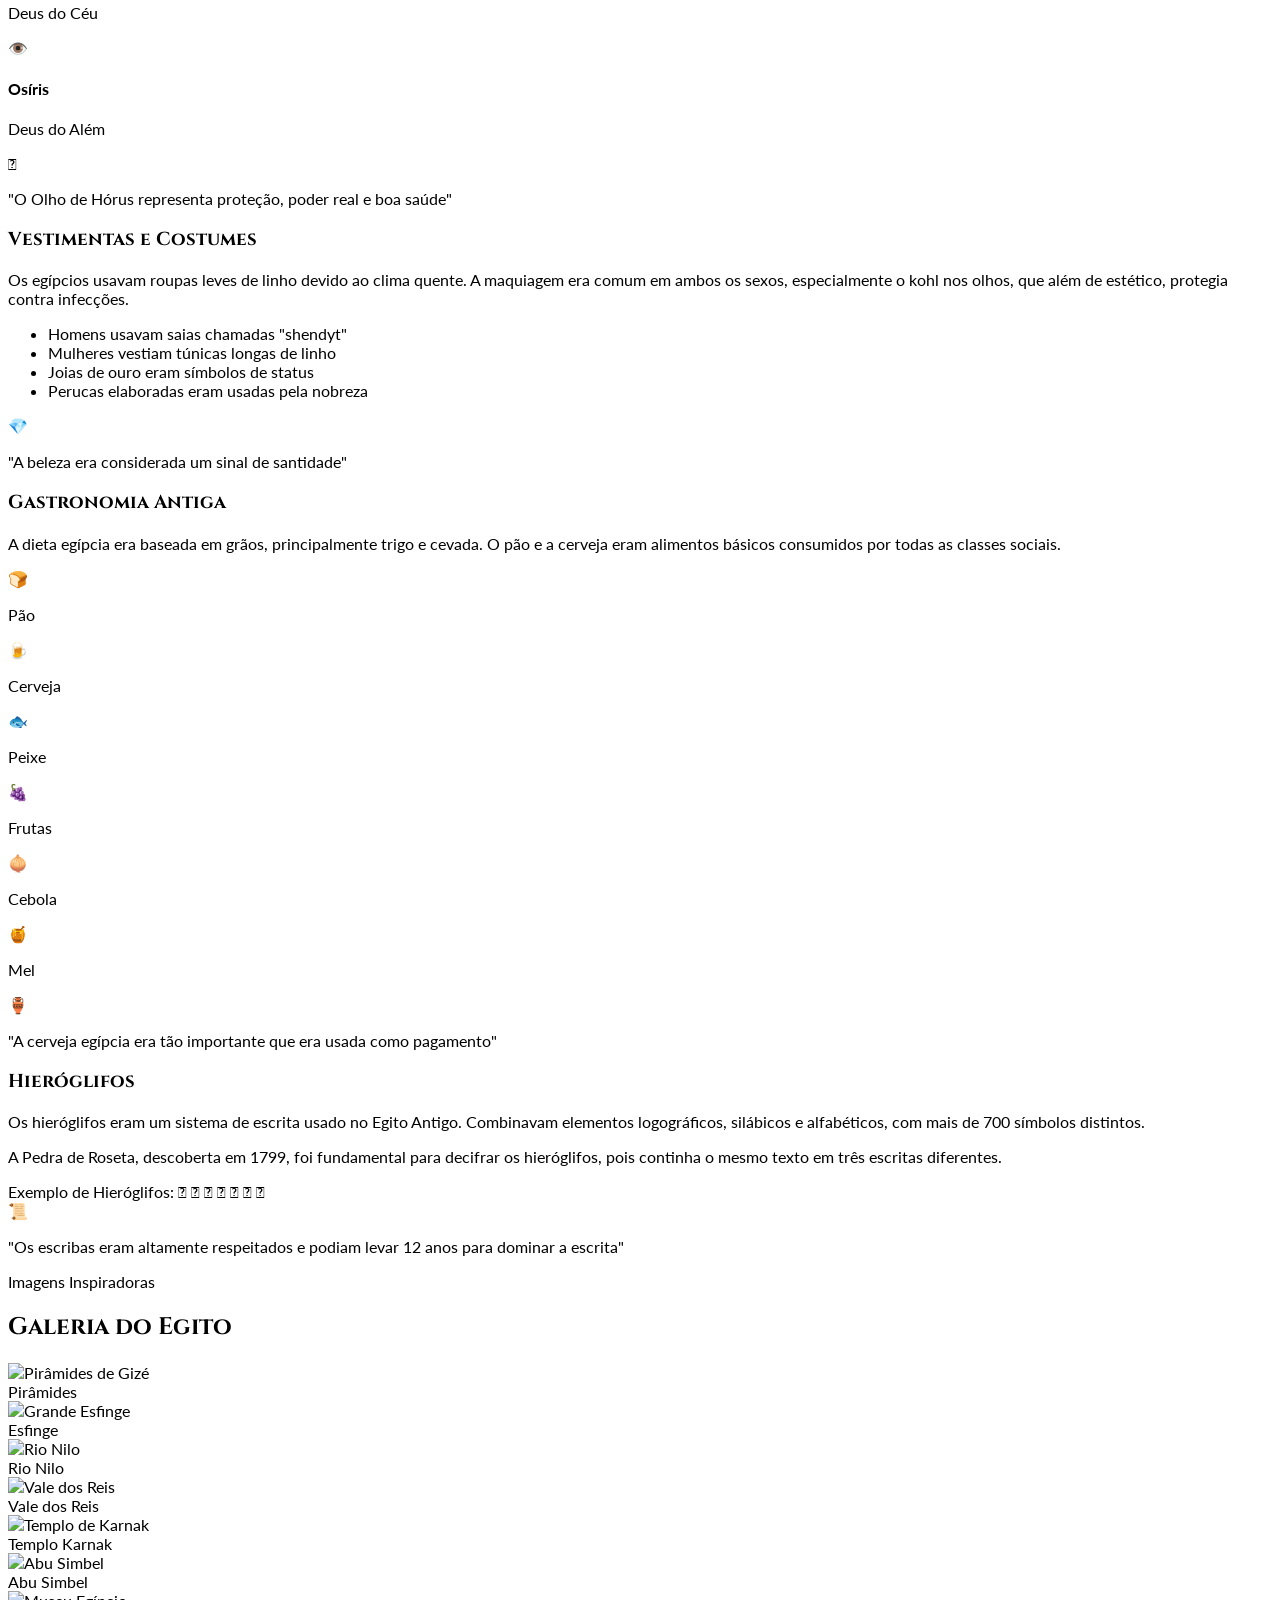
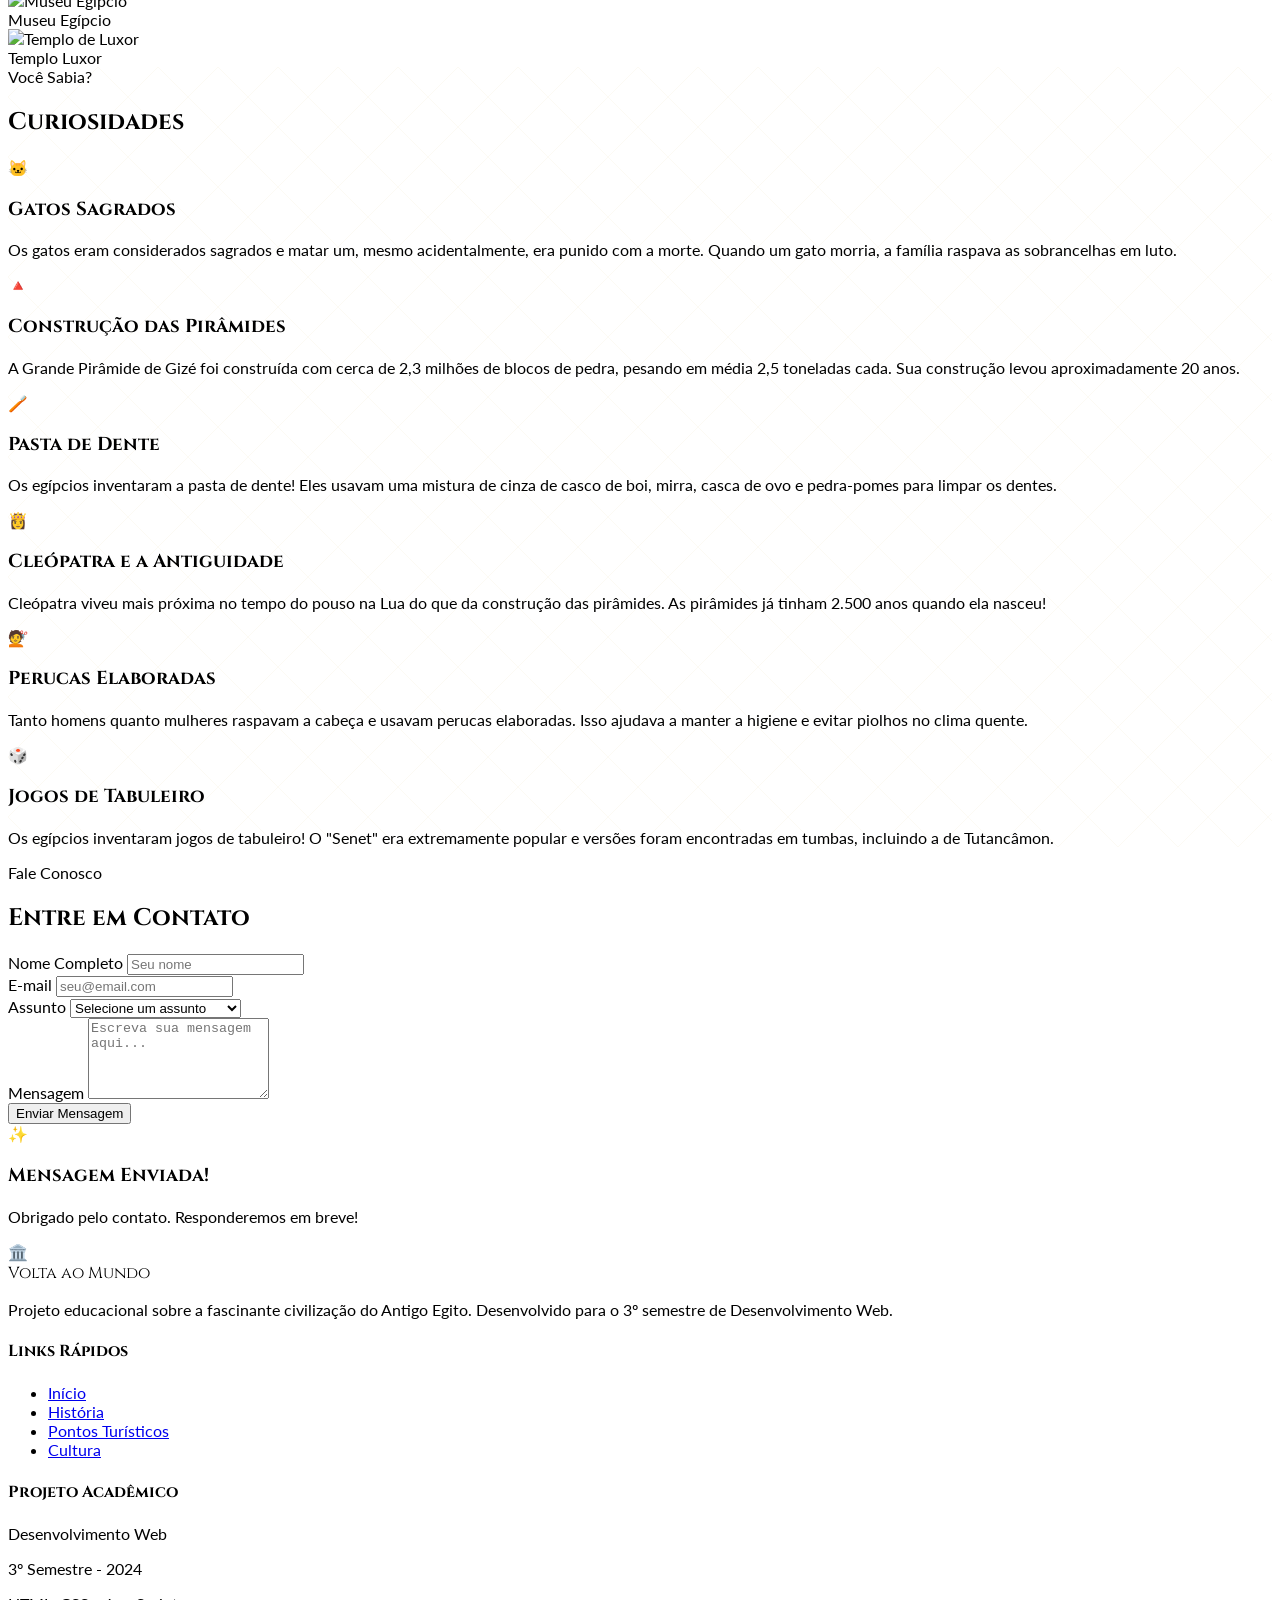
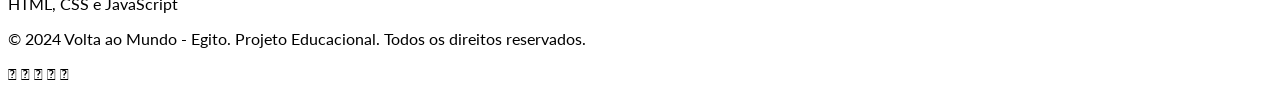
==== commit e68dab0a: "Update arquivos em Html" ====
--- a/index.html
+++ b/index.html
@@ -1,410 +1,553 @@
-<!DOCTYPE html>
-<html lang="pt-BR">
-  <head>
-    <meta charset="UTF-8" />
-    <meta name="viewport" content="width=device-width, initial-scale=1.0" />
-    <title>Egito Antigo</title>
-    <meta
-      name="description"
-      content="Projeto educacional sobre o Egito com historia, cultura, turismo e curiosidades."/>
-    <!-- Fonte externa para melhorar a apresentacao visual -->
-    <link
-      href="https://fonts.googleapis.com/css2?family=Montserrat:wght@400;500;700&family=Playfair+Display:wght@600;700&display=swap"
-      rel="stylesheet"
-    />
-    <!-- Bootstrap: framework usado para grid, responsividade e componentes -->
-    <link
-      href="https://cdn.jsdelivr.net/npm/bootstrap@5.3.3/dist/css/bootstrap.min.css"
-      rel="stylesheet"
-      integrity="sha384-QWTKZyjpPEjISv5WaRU9OFeRpok6YctnYmDr5pNlyT2bRjXh0JMhjY6hW+ALEwIH"
-      crossorigin="anonymous"/>
-    <!-- CSS proprio apenas para personalizar o tema do Egito -->
-    <link rel="stylesheet" href="styles.css" />
-  </head>
-
-  <body>
-    <header class="site-header sticky-top border-bottom">
-      <nav class="container py-3">
-        <div class="d-flex align-items-center justify-content-between gap-3">
-          <div>
-            <p class="text-uppercase small fw-semibold mb-1 site-label">Volta ao Mundo</p>
-            <h1 class="h3 mb-0 site-title">Egito Antigo</h1>
-          </div>
-
-          <!-- Menu hamburguer visivel apenas em telas pequenas -->
-          <details class="mobile-menu d-lg-none">
-            <summary class="mobile-menu-button" aria-label="Abrir menu de navegacao">
-              <span></span>
-              <span></span>
-              <span></span>
-            </summary>
-            <div class="mobile-menu-panel">
-              <a class="nav-link" href="#home">Inicio</a>
-              <a class="nav-link" href="#historia">Historia</a>
-              <a class="nav-link" href="#turismo">Turismo</a>
-              <a class="nav-link" href="#cultura">Cultura</a>
-              <a class="nav-link" href="#galeria">Galeria</a>
-              <a class="nav-link" href="#curiosidades">Curiosidades</a>
-            </div>
-          </details>
-
-          <!-- Menu tradicional exibido no desktop -->
-          <div class="nav nav-pills gap-2 text-center d-none d-lg-flex">
-            <a class="nav-link" href="#home">Inicio</a>
-            <a class="nav-link" href="#historia">Historia</a>
-            <a class="nav-link" href="#turismo">Turismo</a>
-            <a class="nav-link" href="#cultura">Cultura</a>
-            <a class="nav-link" href="#galeria">Galeria</a>
-            <a class="nav-link" href="#curiosidades">Curiosidades</a>
-          </div>
-        </div>
-      </nav>
-    </header>
-
-    <main>
-      <!-- Secao inicial com introducao, botoes e dados resumidos -->
-      <section class="hero-section py-5" id="home">
-        <div class="container py-lg-5">
-          <div class="row align-items-center g-4">
-            <!-- Coluna de apresentacao do tema -->
-            <div class="col-lg-6">
-              <span class="badge rounded-pill hero-badge mb-3">Projeto educacional</span>
-              <h2 class="display-5 fw-bold hero-title">Egito Antigo</h2>
-              <p class="lead text-secondary mt-3">
-                Um site sobre a civilizacao egipcia, destacando sua historia,
-                cultura, religiao, culinaria e os principais pontos turisticos.
-                O objetivo e apresentar o Egito de forma clara, bonita e
-                organizada para um trabalho academico.
-              </p>
-              <div class="d-flex flex-wrap gap-3 mt-4">
-                <a class="btn btn-warning px-4 py-2 fw-semibold" href="https://www.youtube.com/watch?v=ebm-fLo9-NA" target="_blank">Saiba mais</a>
-                <a class="btn btn-outline-dark px-4 py-2 fw-semibold" href="#contato">Entrar em contato</a>
-              </div>
-
-              <!-- Linha com pequenos cards numericos -->
-              <div class="row g-3 mt-4">
-                <div class="col-sm-4">
-                  <article class="info-box text-center h-100">
-                    <h3 class="h4 fw-bold mb-1">3.000+</h3>
-                    <p class="mb-0 small">Anos de historia</p>
-                  </article>
-                </div>
-                <div class="col-sm-4">
-                  <article class="info-box text-center h-100">
-                    <h3 class="h4 fw-bold mb-1">7</h3>
-                    <p class="mb-0 small">Grandes monumentos</p>
-                  </article>
-                </div>
-                <div class="col-sm-4">
-                  <article class="info-box text-center h-100">
-                    <h3 class="h4 fw-bold mb-1">1</h3>
-                    <p class="mb-0 small">Rio essencial: Nilo</p>
-                  </article>
-                </div>
-              </div>
-            </div>
-
-            <!-- Coluna com imagem principal e card de destaque -->
-            <div class="col-lg-6">
-              <div class="card hero-card shadow-lg border-0">
-                <img
-                  src="assets/images/hero-egito.jpg"
-                  class="card-img-top hero-image"
-                  alt="Pirâmides do Egito ao entardecer"
-                />
-                <div class="card-body p-4">
-                  <p class="text-uppercase small fw-semibold section-mark mb-2">Destaque</p>
-                  <h3 class="h4">Civilizacao que marcou a historia</h3>
-                  <p class="mb-0 text-secondary">
-                    O Egito Antigo foi uma das civilizacoes mais importantes da
-                    Antiguidade, conhecido por seus faraos, templos, piramides e
-                    avancos em escrita, medicina e engenharia.
-                  </p>
-                </div>
-              </div>
-            </div>
-          </div>
-        </div>
-      </section>
-
-      <!-- Historia organizada em cards para facilitar a leitura -->
-      <section class="py-5 section-light" id="historia">
-        <div class="container py-4">
-          <div class="text-center mb-5">
-            <p class="text-uppercase small fw-semibold section-mark mb-2">Historia</p>
-            <h2 class="display-6 fw-bold">A trajetoria do Egito Antigo</h2>
-            <p class="col-lg-8 mx-auto text-secondary mb-0">
-              O Egito se desenvolveu nas margens do Rio Nilo, formando uma
-              sociedade organizada, religiosa e poderosa. Seus periodos
-              historicos revelam evolucao politica, arquitetonica e cultural.
-            </p>
-          </div>
-          <div class="row g-4">
-            <div class="col-md-4">
-              <article class="card h-100 border-0 shadow-sm custom-card">
-                <div class="card-body p-4">
-                  <h3 class="h5">Periodo Pre-Dinastico</h3>
-                  <p class="mb-0 text-secondary">
-                    Surgimento das primeiras comunidades agricolas e das bases
-                    da organizacao social egipcia.
-                  </p>
-                </div>
-              </article>
-            </div>
-            <div class="col-md-4">
-              <article class="card h-100 border-0 shadow-sm custom-card">
-                <div class="card-body p-4">
-                  <h3 class="h5">Antigo Imperio</h3>
-                  <p class="mb-0 text-secondary">
-                    Fase marcada pelo fortalecimento dos faraos e pela
-                    construcao das famosas piramides de Gize.
-                  </p>
-                </div>
-              </article>
-            </div>
-            <div class="col-md-4">
-              <article class="card h-100 border-0 shadow-sm custom-card">
-                <div class="card-body p-4">
-                  <h3 class="h5">Medio e Novo Imperio</h3>
-                  <p class="mb-0 text-secondary">
-                    Periodo de expansao militar, riqueza comercial e destaque
-                    para faraos como Ramses II e Tutancamon.
-                  </p>
-                </div>
-              </article>
-            </div>
-          </div>
-        </div>
-      </section>
-
-      <!-- Pontos turisticos com imagens e descricao -->
-      <section class="py-5 section-dark" id="turismo">
-        <div class="container py-4">
-          <div class="text-center mb-5">
-            <p class="text-uppercase small fw-semibold section-mark-light mb-2">Turismo</p>
-            <h2 class="display-6 fw-bold text-white">Pontos turisticos mais famosos</h2>
-            <p class="col-lg-8 mx-auto text-light-emphasis mb-0">
-              O Egito e um destino historico e cultural. Seus monumentos atraem
-              visitantes do mundo todo e ajudam a entender a grandeza dessa
-              civilizacao.
-            </p>
-          </div>
-          <div class="row g-4">
-            <div class="col-md-6 col-xl-3">
-              <article class="card h-100 border-0 overflow-hidden shadow custom-card">
-                <img src="assets/images/gize.jpg" class="tourism-image" alt="Piramides de Gize" />
-                <div class="card-body p-4">
-                  <h3 class="h5">Piramides de Gize</h3>
-                  <p class="mb-0 text-secondary">
-                    Um dos maiores simbolos do Egito e uma das Sete Maravilhas
-                    do Mundo Antigo.
-                  </p>
-                </div>
-              </article>
-            </div>
-            <div class="col-md-6 col-xl-3">
-              <article class="card h-100 border-0 overflow-hidden shadow custom-card">
-                <img src="assets/images/esfinge.jpg" class="tourism-image" alt="Esfinge de Gize" />
-                <div class="card-body p-4">
-                  <h3 class="h5">Esfinge</h3>
-                  <p class="mb-0 text-secondary">
-                    Monumento com corpo de leao e cabeca humana, cercado por
-                    misterios e simbolismo.
-                  </p>
-                </div>
-              </article>
-            </div>
-            <div class="col-md-6 col-xl-3">
-              <article class="card h-100 border-0 overflow-hidden shadow custom-card">
-                <img src="assets/images/nilo.jpg" class="tourism-image" alt="Rio Nilo" />
-                <div class="card-body p-4">
-                  <h3 class="h5">Rio Nilo</h3>
-                  <p class="mb-0 text-secondary">
-                    Fundamental para a agricultura, transporte e sobrevivencia do
-                    povo egipcio.
-                  </p>
-                </div>
-              </article>
-            </div>
-            <div class="col-md-6 col-xl-3">
-              <article class="card h-100 border-0 overflow-hidden shadow custom-card">
-                <img src="assets/images/valley.jpg" class="tourism-image" alt="Vale dos Reis" />
-                <div class="card-body p-4">
-                  <h3 class="h5">Vale dos Reis</h3>
-                  <p class="mb-0 text-secondary">
-                    Area famosa por abrigar tumbas de faraos importantes, como a
-                    de Tutancamon.
-                  </p>
-                </div>
-              </article>
-            </div>
-          </div>
-        </div>
-      </section>
-
-      <!-- Cultura egipcia apresentada em uma grade responsiva -->
-      <section class="py-5 section-light" id="cultura">
-        <div class="container py-4">
-          <div class="text-center mb-5">
-            <p class="text-uppercase small fw-semibold section-mark mb-2">Cultura</p>
-            <h2 class="display-6 fw-bold">Religiao, costumes e culinaria</h2>
-            <p class="col-lg-8 mx-auto text-secondary mb-0">
-              A cultura egipcia e marcada pela valorizacao da religiao, da
-              familia, da arte e dos alimentos tradicionais, unindo passado e
-              presente.
-            </p>
-          </div>
-          <div class="row g-4">
-            <div class="col-md-6">
-              <article class="card h-100 border-0 shadow-sm custom-card">
-                <div class="card-body p-4">
-                  <h3 class="h5">Religiao e mitologia</h3>
-                  <p class="mb-0 text-secondary">
-                    Os egipcios eram politeistas e acreditavam em deuses como
-                    Ra, Osiris, Isis e Anubis.
-                  </p>
-                </div>
-              </article>
-            </div>
-            <div class="col-md-6">
-              <article class="card h-100 border-0 shadow-sm custom-card">
-                <div class="card-body p-4">
-                  <h3 class="h5">Costumes</h3>
-                  <p class="mb-0 text-secondary">
-                    O cotidiano valorizava a familia, o trabalho artesanal, a
-                    agricultura e os rituais religiosos.
-                  </p>
-                </div>
-              </article>
-            </div>
-            <div class="col-md-6">
-              <article class="card h-100 border-0 shadow-sm custom-card">
-                <div class="card-body p-4">
-                  <h3 class="h5">Culinaria</h3>
-                  <p class="mb-0 text-secondary">
-                    Pratos como koshari, falafel, paes e doces com tâmaras fazem
-                    parte da gastronomia local.
-                  </p>
-                </div>
-              </article>
-            </div>
-            <div class="col-md-6">
-              <article class="card h-100 border-0 shadow-sm custom-card">
-                <div class="card-body p-4">
-                  <h3 class="h5">Arte e escrita</h3>
-                  <p class="mb-0 text-secondary">
-                    Hieroglifos, esculturas e pinturas registravam fatos
-                    historicos, crenças e a vida dos faraos.
-                  </p>
-                </div>
-              </article>
-            </div>
-          </div>
-        </div>
-      </section>
-
-      <!-- Galeria de imagens usando colunas do Bootstrap -->
-      <section class="py-5 gallery-section" id="galeria">
-        <div class="container py-4">
-          <div class="text-center mb-5">
-            <p class="text-uppercase small fw-semibold section-mark mb-2">Galeria</p>
-            <h2 class="display-6 fw-bold">Imagens sobre o Egito</h2>
-            <p class="col-lg-8 mx-auto text-secondary mb-0">
-              Esta galeria apresenta paisagens, monumentos e elementos culturais
-              para enriquecer a parte visual do trabalho.
-            </p>
-          </div>
-          <div class="row g-3">
-            <div class="col-6 col-md-4 col-lg-3">
-              <img class="img-fluid rounded shadow-sm gallery-image" src="assets/images/templo.jpg" alt="Templo egipcio com colunas" />
-            </div>
-            <div class="col-6 col-md-4 col-lg-3">
-              <img class="img-fluid rounded shadow-sm gallery-image" src="assets/images/deserto.jpg" alt="Paisagem do deserto no Egito" />
-            </div>
-            <div class="col-6 col-md-4 col-lg-3">
-              <img class="img-fluid rounded shadow-sm gallery-image" src="assets/images/barco.jpg" alt="Barco navegando no Rio Nilo" />
-            </div>
-            <div class="col-6 col-md-4 col-lg-3">
-              <img class="img-fluid rounded shadow-sm gallery-image" src="assets/images/hieroglifos.jpg" alt="Hieroglifos gravados em pedra" />
-            </div>
-            <div class="col-6 col-md-4 col-lg-3">
-              <img class="img-fluid rounded shadow-sm gallery-image" src="assets/images/panorama.jpg" alt="Panorama das piramides" />
-            </div>
-            <div class="col-6 col-md-4 col-lg-3">
-              <img class="img-fluid rounded shadow-sm gallery-image" src="assets/images/cairo.jpg" alt="Vista da cidade do Cairo" />
-            </div>
-            <div class="col-6 col-md-4 col-lg-3">
-              <img class="img-fluid rounded shadow-sm gallery-image" src="assets/images/museu.jpg" alt="Museu com artefatos egipcios" />
-            </div>
-            <div class="col-6 col-md-4 col-lg-3">
-              <img class="img-fluid rounded shadow-sm gallery-image" src="assets/images/mask.jpg" alt="Mascara de ouro do farao" />
-            </div>
-          </div>
-        </div>
-      </section>
-
-      <!-- Curiosidades em cards curtos para destaque rapido -->
-      <section class="py-5 section-light" id="curiosidades">
-        <div class="container py-4">
-          <div class="text-center mb-5">
-            <p class="text-uppercase small fw-semibold section-mark mb-2">Curiosidades</p>
-            <h2 class="display-6 fw-bold">Fatos curiosos sobre o Egito</h2>
-          </div>
-          <div class="row g-4">
-            <div class="col-md-6 col-lg-3">
-              <article class="card h-100 border-0 shadow-sm curiosity-card">
-                <div class="card-body p-4">
-                  <h3 class="h6 fw-bold">Calendario solar</h3>
-                  <p class="mb-0 text-secondary">
-                    Os egipcios desenvolveram um calendario com base no Sol e na
-                    cheia do Nilo.
-                  </p>
-                </div>
-              </article>
-            </div>
-            <div class="col-md-6 col-lg-3">
-              <article class="card h-100 border-0 shadow-sm curiosity-card">
-                <div class="card-body p-4">
-                  <h3 class="h6 fw-bold">Mumificacao</h3>
-                  <p class="mb-0 text-secondary">
-                    O processo tinha relacao com a crença na vida apos a morte.
-                  </p>
-                </div>
-              </article>
-            </div>
-            <div class="col-md-6 col-lg-3">
-              <article class="card h-100 border-0 shadow-sm curiosity-card">
-                <div class="card-body p-4">
-                  <h3 class="h6 fw-bold">Medicina</h3>
-                  <p class="mb-0 text-secondary">
-                    Havia registros medicos com receitas, tratamentos e
-                    observacoes cirurgicas.
-                  </p>
-                </div>
-              </article>
-            </div>
-            <div class="col-md-6 col-lg-3">
-              <article class="card h-100 border-0 shadow-sm curiosity-card">
-                <div class="card-body p-4">
-                  <h3 class="h6 fw-bold">Engenharia</h3>
-                  <p class="mb-0 text-secondary">
-                    As construcoes mostram dominio de calculo, organizacao e
-                    tecnicas avancadas para a epoca.
-                  </p>
-                </div>
-              </article>
-            </div>
-          </div>
-        </div>
-      </section>
-
-    <!-- Rodape final com identificacao do projeto -->
-    <footer class="py-4 footer-section">
-      <div class="container text-center">
-        <h2 class="h5 mb-2">Volta ao Mundo - Egito</h2>
-        <p class="mb-2">Projeto academico desenvolvido para a disciplina de Desenvolvimento Web III.</p>
-        <a href="#home" class="footer-link">Voltar ao topo</a>
-      </div>
-    </footer>
-  </body>
+<!doctype html>
+<html lang="pt-BR" class="h-full">
+ <head>
+  <meta charset="UTF-8">
+  <meta name="viewport" content="width=device-width, initial-scale=1.0">
+  <title>Volta ao Mundo - Egito</title>
+  <link href="https://fonts.googleapis.com/css2?family=Cinzel:wght@400;600;700&amp;family=Lato:wght@300;400;700&amp;display=swap" rel="stylesheet">
+  <script src="https://cdn.tailwindcss.com/3.4.17"></script>
+  <script src="https://cdn.jsdelivr.net/npm/lucide@0.263.0/dist/umd/lucide.min.js"></script>
+  
+  <!-- ========== CONFIGURAÇÃO DO TAILWIND ========== -->
+  <script>
+    tailwind.config = {
+      theme: {
+        extend: {
+          colors: {
+            // Paleta de cores inspirada no Egito
+            gold: {
+              50: '#fefce8',
+              100: '#fef9c3',
+              200: '#fef08a',
+              300: '#fde047',
+              400: '#facc15',
+              500: '#d4a419',
+              600: '#b8860b',
+              700: '#92650c',
+              800: '#784e10',
+              900: '#5c3d0e'
+            },
+            sand: {
+              50: '#fdf8f3',
+              100: '#f5e6d3',
+              200: '#e8d4b8',
+              300: '#d4b896',
+              400: '#c4a57a',
+              500: '#b8956a',
+              600: '#9a7b55',
+              700: '#7a6245',
+              800: '#5c4a35',
+              900: '#3d3125'
+            },
+            egypt: {
+              dark: '#1a1a2e',
+              navy: '#16213e',
+              accent: '#c9a227',
+              papyrus: '#f4e9cd'
+            }
+          },
+          fontFamily: {
+            cinzel: ['Cinzel', 'serif'],
+            lato: ['Lato', 'sans-serif']
+          }
+        }
+      }
+    }
+  </script>
+  
+  <!-- ========== ESTILOS CSS PERSONALIZADOS ========== -->
+  <link rel="stylesheet" href="styles.css">
+  <!-- ========== ELEMENT SDK ========== -->
+  <script src="/_sdk/element_sdk.js"></script>
+  <style>body { box-sizing: border-box; }</style>
+  <script src="/_sdk/data_sdk.js" type="text/javascript"></script>
+ </head>
+ <body class="h-full bg-egypt-dark text-sand-100 overflow-x-hidden">
+  
+  <!--HEADER - Navegação Principal-->
+  <header id="main-header" class="fixed top-0 left-0 right-0 z-50 transition-all duration-300">
+   <nav class="max-w-7xl mx-auto px-4 sm:px-6 lg:px-8">
+    <div class="flex items-center justify-between h-20">
+      
+      <!-- Logo --><a href="#home" class="flex items-center space-x-3 group">
+      <div class="w-12 h-12 bg-gradient-to-br from-gold-500 to-gold-700 rounded-full flex items-center justify-center transform group-hover:rotate-12 transition-transform"><span class="text-2xl">🏛️</span>
+      </div>
+      <div><span id="site-title" class="font-title text-xl font-bold text-gold-400">Volta ao Mundo</span> <span class="block text-xs text-sand-300 tracking-widest">EGITO</span>
+      </div></a> 
+      
+      <!-- Menu Desktop -->
+     <ul class="hidden lg:flex items-center space-x-8">
+      <li><a href="#home" class="nav-link text-sand-200 hover:text-gold-400 transition-colors font-medium">Início</a></li>
+      <li><a href="#historia" class="nav-link text-sand-200 hover:text-gold-400 transition-colors font-medium">História</a></li>
+      <li><a href="#pontos-turisticos" class="nav-link text-sand-200 hover:text-gold-400 transition-colors font-medium">Pontos Turísticos</a></li>
+      <li><a href="#cultura" class="nav-link text-sand-200 hover:text-gold-400 transition-colors font-medium">Cultura</a></li>
+      <li><a href="#galeria" class="nav-link text-sand-200 hover:text-gold-400 transition-colors font-medium">Galeria</a></li>
+      <li><a href="#curiosidades" class="nav-link text-sand-200 hover:text-gold-400 transition-colors font-medium">Curiosidades</a></li>
+      <li><a href="#contato" class="btn-egypt bg-gold-600 text-egypt-dark px-6 py-2 rounded-full font-semibold hover:bg-gold-500">Contato</a></li>
+     </ul>
+     
+     <!-- Botão Menu Mobile (Hambúrguer) --> <button id="menu-toggle" class="lg:hidden p-2 text-gold-400 hover:text-gold-300 transition-colors" aria-label="Abrir menu"> <i data-lucide="menu" class="w-8 h-8"></i> </button>
+    </div>
+   </nav>
+   <!-- Menu Mobile -->
+   <div id="mobile-menu" class="mobile-menu fixed top-0 right-0 h-full w-72 bg-egypt-navy shadow-2xl lg:hidden">
+    <div class="p-6"><button id="menu-close" class="absolute top-6 right-6 text-gold-400 hover:text-gold-300" aria-label="Fechar menu"> <i data-lucide="x" class="w-8 h-8"></i> </button>
+     <div class="mt-16 space-y-6"><a href="#home" class="mobile-link block text-lg text-sand-200 hover:text-gold-400 transition-colors py-2 border-b border-sand-800">Início</a> <a href="#historia" class="mobile-link block text-lg text-sand-200 hover:text-gold-400 transition-colors py-2 border-b border-sand-800">História</a> <a href="#pontos-turisticos" class="mobile-link block text-lg text-sand-200 hover:text-gold-400 transition-colors py-2 border-b border-sand-800">Pontos Turísticos</a> <a href="#cultura" class="mobile-link block text-lg text-sand-200 hover:text-gold-400 transition-colors py-2 border-b border-sand-800">Cultura</a> <a href="#galeria" class="mobile-link block text-lg text-sand-200 hover:text-gold-400 transition-colors py-2 border-b border-sand-800">Galeria</a> <a href="#curiosidades" class="mobile-link block text-lg text-sand-200 hover:text-gold-400 transition-colors py-2 border-b border-sand-800">Curiosidades</a> <a href="#contato" class="mobile-link block text-lg text-gold-400 font-semibold py-2">Contato</a>
+     </div>
+    </div>
+   </div>
+  </header>
+  <!-- Overlay do menu mobile -->
+  <div id="menu-overlay" class="fixed inset-0 bg-black/50 z-40 hidden lg:hidden"></div>
+  
+  <!--MAIN - Conteúdo Principal -->
+  <main class="w-full"><!-- ===== SEÇÃO HERO / HOME ===== -->
+   <section id="home" class="relative min-h-screen flex items-center justify-center egypt-pattern overflow-hidden"><!-- Background com gradiente -->
+    <div class="absolute inset-0 bg-gradient-to-b from-egypt-dark via-egypt-navy to-egypt-dark"></div><!-- Pirâmide decorativa SVG -->
+    <div class="absolute bottom-0 left-0 right-0 opacity-20">
+     <svg viewbox="0 0 1200 400" class="w-full"><polygon points="200,400 400,100 600,400" fill="#c9a227" opacity="0.3" /> <polygon points="450,400 600,150 750,400" fill="#b8860b" opacity="0.4" /> <polygon points="650,400 850,80 1050,400" fill="#c9a227" opacity="0.3" />
+     </svg>
+    </div><!-- Conteúdo Hero -->
+    <div class="relative z-10 text-center px-4 max-w-4xl mx-auto">
+     <div class="mb-6 animate-bounce"><span class="text-6xl">🏺</span>
+     </div>
+     <h1 class="font-title text-5xl md:text-7xl font-bold mb-6 bg-gradient-to-r from-gold-400 via-gold-500 to-gold-600 bg-clip-text text-transparent">Antigo Egito</h1>
+     <p id="hero-subtitle" class="text-xl md:text-2xl text-sand-200 mb-8 max-w-2xl mx-auto leading-relaxed">Descubra os mistérios de uma das civilizações mais fascinantes da história da humanidade</p>
+     <div class="flex flex-col sm:flex-row gap-4 justify-center"><a href="#historia" class="btn-egypt bg-gold-600 text-egypt-dark px-8 py-4 rounded-full font-semibold text-lg hover:bg-gold-500 inline-flex items-center justify-center gap-2"> <span>Explorar</span> <i data-lucide="arrow-down" class="w-5 h-5"></i> </a> <a href="#galeria" class="border-2 border-gold-500 text-gold-400 px-8 py-4 rounded-full font-semibold text-lg hover:bg-gold-500/10 transition-colors inline-flex items-center justify-center gap-2"> <span>Ver Galeria</span> <i data-lucide="image" class="w-5 h-5"></i> </a>
+     </div><!-- Estatísticas rápidas -->
+     <div class="mt-16 grid grid-cols-3 gap-8 max-w-lg mx-auto">
+      <div class="text-center"><span class="block text-3xl font-bold text-gold-400">5000+</span> <span class="text-sm text-sand-400">Anos de História</span>
+      </div>
+      <div class="text-center"><span class="block text-3xl font-bold text-gold-400">118</span> <span class="text-sm text-sand-400">Pirâmides</span>
+      </div>
+      <div class="text-center"><span class="block text-3xl font-bold text-gold-400">700+</span> <span class="text-sm text-sand-400">Hieróglifos</span>
+      </div>
+     </div>
+    </div><!-- Scroll indicator -->
+    <div class="absolute bottom-8 left-1/2 transform -translate-x-1/2 animate-bounce"><i data-lucide="chevron-down" class="w-8 h-8 text-gold-400"></i>
+    </div>
+   </section><!-- ===== SEÇÃO HISTÓRIA ===== -->
+   <section id="historia" class="py-20 bg-gradient-to-b from-egypt-dark to-egypt-navy">
+    <div class="max-w-7xl mx-auto px-4 sm:px-6 lg:px-8"><!-- Cabeçalho da seção -->
+     <div class="text-center mb-16 fade-in"><span class="text-gold-500 font-medium tracking-widest uppercase">Explore o Passado</span>
+      <h2 class="font-title text-4xl md:text-5xl font-bold text-sand-100 mt-4 mb-6">História do Egito</h2>
+      <div class="w-24 h-1 bg-gradient-to-r from-gold-400 to-gold-600 mx-auto rounded-full"></div>
+     </div><!-- Introdução -->
+     <div class="grid lg:grid-cols-2 gap-12 items-center mb-20 fade-in">
+      <div>
+       <h3 class="font-title text-2xl font-semibold text-gold-400 mb-4">Uma Civilização Milenar</h3>
+       <p class="text-sand-200 leading-relaxed mb-4">O Egito Antigo foi uma das civilizações mais duradouras da história, estendendo-se por mais de 3.000 anos. Localizado no nordeste da África, às margens do Rio Nilo, o Egito desenvolveu uma cultura rica e complexa que influencia o mundo até hoje.</p>
+       <p class="text-sand-200 leading-relaxed mb-6">Os antigos egípcios construíram monumentos impressionantes, desenvolveram um sistema de escrita único (os hieróglifos) e criaram uma religião elaborada com dezenas de deuses e deusas.</p>
+       <div class="flex items-center gap-4">
+        <div class="w-16 h-16 bg-gold-600/20 rounded-full flex items-center justify-center"><span class="text-3xl">📜</span>
+        </div>
+        <div><span class="block text-gold-400 font-semibold">Período</span> <span class="text-sand-300">3100 a.C. - 30 a.C.</span>
+        </div>
+       </div>
+      </div><!-- Ilustração decorativa -->
+      <div class="relative">
+       <div class="bg-gradient-to-br from-sand-800/50 to-egypt-navy rounded-2xl p-8 border border-gold-600/20">
+        <div class="text-center">
+         <div class="text-8xl mb-4">
+          🏛️
+         </div>
+         <div class="flex justify-center gap-4 text-4xl"><span>𓂀</span> <span>𓃭</span> <span>𓆣</span> <span>𓅓</span>
+         </div>
+        </div>
+       </div>
+       <div class="absolute -top-4 -right-4 w-24 h-24 bg-gold-500/10 rounded-full blur-2xl"></div>
+      </div>
+     </div><!-- Timeline dos Períodos -->
+     <div class="fade-in">
+      <h3 class="font-title text-2xl font-semibold text-gold-400 mb-8 text-center">Principais Períodos</h3>
+      <div class="relative max-w-3xl mx-auto"><!-- Linha vertical -->
+       <div class="absolute left-6 top-0 bottom-0 w-0.5 bg-gradient-to-b from-gold-500 to-gold-700"></div><!-- Items da timeline -->
+       <div class="space-y-8 pl-16">
+        <div class="timeline-item relative bg-egypt-navy/50 rounded-xl p-6 border border-gold-600/20 card-hover"><span class="text-gold-500 font-semibold">3100 - 2686 a.C.</span>
+         <h4 class="font-title text-xl text-sand-100 mt-2">Período Arcaico</h4>
+         <p class="text-sand-300 mt-2">Unificação do Alto e Baixo Egito. Surgimento dos primeiros faraós e da escrita hieroglífica.</p>
+        </div>
+        <div class="timeline-item relative bg-egypt-navy/50 rounded-xl p-6 border border-gold-600/20 card-hover"><span class="text-gold-500 font-semibold">2686 - 2181 a.C.</span>
+         <h4 class="font-title text-xl text-sand-100 mt-2">Antigo Império</h4>
+         <p class="text-sand-300 mt-2">Era das grandes pirâmides. Construção das Pirâmides de Gizé e da Grande Esfinge.</p>
+        </div>
+        <div class="timeline-item relative bg-egypt-navy/50 rounded-xl p-6 border border-gold-600/20 card-hover"><span class="text-gold-500 font-semibold">2055 - 1650 a.C.</span>
+         <h4 class="font-title text-xl text-sand-100 mt-2">Médio Império</h4>
+         <p class="text-sand-300 mt-2">Período de estabilidade e florescimento artístico. Expansão territorial e comércio.</p>
+        </div>
+        <div class="timeline-item relative bg-egypt-navy/50 rounded-xl p-6 border border-gold-600/20 card-hover"><span class="text-gold-500 font-semibold">1550 - 1070 a.C.</span>
+         <h4 class="font-title text-xl text-sand-100 mt-2">Novo Império</h4>
+         <p class="text-sand-300 mt-2">Apogeu do poder egípcio. Era de Tutancâmon, Ramsés II e Cleópatra VII.</p>
+        </div>
+       </div>
+      </div>
+     </div>
+    </div>
+   </section><!-- ===== SEÇÃO PONTOS TURÍSTICOS ===== -->
+   <section id="pontos-turisticos" class="py-20 bg-egypt-navy egypt-pattern">
+    <div class="max-w-7xl mx-auto px-4 sm:px-6 lg:px-8">
+     <div class="text-center mb-16 fade-in"><span class="text-gold-500 font-medium tracking-widest uppercase">Destinos Incríveis</span>
+      <h2 class="font-title text-4xl md:text-5xl font-bold text-sand-100 mt-4 mb-6">Pontos Turísticos</h2>
+      <div class="w-24 h-1 bg-gradient-to-r from-gold-400 to-gold-600 mx-auto rounded-full"></div>
+     </div><!-- Grid de Cards -->
+     <div class="grid md:grid-cols-2 lg:grid-cols-3 gap-8"><!-- Card 1 - Pirâmides de Gizé -->
+      <article class="card-hover shine-effect bg-gradient-to-br from-sand-900/50 to-egypt-dark rounded-2xl overflow-hidden border border-gold-600/20 fade-in">
+       <div class="h-48 overflow-hidden"><img src="https://upload.wikimedia.org/wikipedia/commons/thumb/e/e3/Kheops-Pyramid.jpg/800px-Kheops-Pyramid.jpg" alt="Pirâmides de Gizé" class="w-full h-full object-cover">
+       </div>
+       <div class="p-6">
+        <h3 class="font-title text-xl font-semibold text-gold-400 mb-3">Pirâmides de Gizé</h3>
+        <p class="text-sand-300 text-sm leading-relaxed mb-4">As três pirâmides de Gizé são as únicas das Sete Maravilhas do Mundo Antigo ainda de pé. A Grande Pirâmide de Quéops foi a estrutura mais alta do mundo por mais de 3.800 anos.</p>
+        <div class="flex items-center justify-between"><span class="text-xs text-sand-400 flex items-center gap-1"> <i data-lucide="map-pin" class="w-4 h-4"></i> Gizé </span> <a href="piramides-gize.html" class="saiba-mais text-gold-400 text-sm font-medium hover:text-gold-300 flex items-center gap-1"> Saiba mais <i data-lucide="arrow-right" class="w-4 h-4"></i> </a>
+        </div>
+       </div>
+      </article><!-- Card 2 - Grande Esfinge -->
+      <article class="card-hover shine-effect bg-gradient-to-br from-sand-900/50 to-egypt-dark rounded-2xl overflow-hidden border border-gold-600/20 fade-in">
+       <div class="h-48 overflow-hidden"><img src="https://upload.wikimedia.org/wikipedia/commons/thumb/7/73/The_Great_Sphinx_of_Giza.jpg/800px-The_Great_Sphinx_of_Giza.jpg" alt="Grande Esfinge" class="w-full h-full object-cover">
+       </div>
+       <div class="p-6">
+        <h3 class="font-title text-xl font-semibold text-gold-400 mb-3">Grande Esfinge</h3>
+        <p class="text-sand-300 text-sm leading-relaxed mb-4">Com corpo de leão e cabeça humana, a Esfinge de Gizé é a maior estátua monolítica do mundo antigo, medindo 73 metros de comprimento e 20 metros de altura.</p>
+        <div class="flex items-center justify-between"><span class="text-xs text-sand-400 flex items-center gap-1"> <i data-lucide="map-pin" class="w-4 h-4"></i> Gizé </span> <a href="esfinge.html" class="saiba-mais text-gold-400 text-sm font-medium hover:text-gold-300 flex items-center gap-1"> Saiba mais <i data-lucide="arrow-right" class="w-4 h-4"></i> </a>
+        </div>
+       </div>
+      </article><!-- Card 3 - Rio Nilo -->
+      <article class="card-hover shine-effect bg-gradient-to-br from-sand-900/50 to-egypt-dark rounded-2xl overflow-hidden border border-gold-600/20 fade-in">
+       <div class="h-48 overflow-hidden"><img src="https://upload.wikimedia.org/wikipedia/commons/thumb/8/83/Nile_River_Egypt.jpg/800px-Nile_River_Egypt.jpg" alt="Rio Nilo" class="w-full h-full object-cover">
+       </div>
+       <div class="p-6">
+        <h3 class="font-title text-xl font-semibold text-gold-400 mb-3">Rio Nilo</h3>
+        <p class="text-sand-300 text-sm leading-relaxed mb-4">O rio mais longo da África e um dos maiores do mundo. Suas cheias anuais fertilizavam as terras, tornando possível a agricultura e o desenvolvimento da civilização egípcia.</p>
+        <div class="flex items-center justify-between"><span class="text-xs text-sand-400 flex items-center gap-1"> <i data-lucide="map-pin" class="w-4 h-4"></i> Todo Egito </span> <a href="rio-nilo.html" class="saiba-mais text-gold-400 text-sm font-medium hover:text-gold-300 flex items-center gap-1"> Saiba mais <i data-lucide="arrow-right" class="w-4 h-4"></i> </a>
+        </div>
+       </div>
+      </article><!-- Card 4 - Vale dos Reis -->
+      <article class="card-hover shine-effect bg-gradient-to-br from-sand-900/50 to-egypt-dark rounded-2xl overflow-hidden border border-gold-600/20 fade-in">
+       <div class="h-48 overflow-hidden"><img src="https://upload.wikimedia.org/wikipedia/commons/thumb/3/3c/Valley_of_the_Kings%2C_Luxor%2C_Egypt.jpg/800px-Valley_of_the_Kings%2C_Luxor%2C_Egypt.jpg" alt="Vale dos Reis" class="w-full h-full object-cover">
+       </div>
+       <div class="p-6">
+        <h3 class="font-title text-xl font-semibold text-gold-400 mb-3">Vale dos Reis</h3>
+        <p class="text-sand-300 text-sm leading-relaxed mb-4">Necrópole real onde foram enterrados os faraós do Novo Império. Abriga mais de 60 tumbas, incluindo a famosa tumba de Tutancâmon descoberta em 1922.</p>
+        <div class="flex items-center justify-between"><span class="text-xs text-sand-400 flex items-center gap-1"> <i data-lucide="map-pin" class="w-4 h-4"></i> Luxor </span> <a href="vale-dos-reis.html" class="saiba-mais text-gold-400 text-sm font-medium hover:text-gold-300 flex items-center gap-1"> Saiba mais <i data-lucide="arrow-right" class="w-4 h-4"></i> </a>
+        </div>
+       </div>
+      </article><!-- Card 5 - Templo de Karnak -->
+      <article class="card-hover shine-effect bg-gradient-to-br from-sand-900/50 to-egypt-dark rounded-2xl overflow-hidden border border-gold-600/20 fade-in">
+       <div class="h-48 overflow-hidden"><img src="https://upload.wikimedia.org/wikipedia/commons/thumb/9/9f/Karnak_Temple_Complex.jpg/800px-Karnak_Temple_Complex.jpg" alt="Templo de Karnak" class="w-full h-full object-cover">
+       </div>
+       <div class="p-6">
+        <h3 class="font-title text-xl font-semibold text-gold-400 mb-3">Templo de Karnak</h3>
+        <p class="text-sand-300 text-sm leading-relaxed mb-4">O maior complexo de templos do Egito Antigo, dedicado ao deus Amon-Rá. Sua construção levou mais de 2.000 anos e envolve uma área de 100 hectares.</p>
+        <div class="flex items-center justify-between"><span class="text-xs text-sand-400 flex items-center gap-1"> <i data-lucide="map-pin" class="w-4 h-4"></i> Luxor </span> <a href="templo-karnak.html" class="saiba-mais text-gold-400 text-sm font-medium hover:text-gold-300 flex items-center gap-1"> Saiba mais <i data-lucide="arrow-right" class="w-4 h-4"></i> </a>
+        </div>
+       </div>
+      </article><!-- Card 6 - Abu Simbel -->
+      <article class="card-hover shine-effect bg-gradient-to-br from-sand-900/50 to-egypt-dark rounded-2xl overflow-hidden border border-gold-600/20 fade-in">
+       <div class="h-48 overflow-hidden"><img src="https://upload.wikimedia.org/wikipedia/commons/thumb/6/6a/Abu_Simbel_temples.jpg/800px-Abu_Simbel_temples.jpg" alt="Abu Simbel" class="w-full h-full object-cover">
+       </div>
+       <div class="p-6">
+        <h3 class="font-title text-xl font-semibold text-gold-400 mb-3">Abu Simbel</h3>
+        <p class="text-sand-300 text-sm leading-relaxed mb-4">Dois templos escavados na rocha, construídos por Ramsés II. As quatro estátuas colossais na entrada têm 20 metros de altura cada.</p>
+        <div class="flex items-center justify-between"><span class="text-xs text-sand-400 flex items-center gap-1"> <i data-lucide="map-pin" class="w-4 h-4"></i> Aswan </span> <a href="abu-simbel.html" class="saiba-mais text-gold-400 text-sm font-medium hover:text-gold-300 flex items-center gap-1"> Saiba mais <i data-lucide="arrow-right" class="w-4 h-4"></i> </a>
+        </div>
+       </div>
+      </article>
+     </div>
+    </div>
+   </section><!-- ===== SEÇÃO CULTURA ===== -->
+   <section id="cultura" class="py-20 bg-gradient-to-b from-egypt-navy to-egypt-dark">
+    <div class="max-w-7xl mx-auto px-4 sm:px-6 lg:px-8">
+     <div class="text-center mb-16 fade-in"><span class="text-gold-500 font-medium tracking-widest uppercase">Tradições Milenares</span>
+      <h2 class="font-title text-4xl md:text-5xl font-bold text-sand-100 mt-4 mb-6">Cultura Egípcia</h2>
+      <div class="w-24 h-1 bg-gradient-to-r from-gold-400 to-gold-600 mx-auto rounded-full"></div>
+     </div><!-- Tabs de Cultura -->
+     <div class="fade-in">
+      <div class="flex flex-wrap justify-center gap-4 mb-12"><button class="culture-tab active bg-gold-600 text-egypt-dark px-6 py-3 rounded-full font-semibold transition-all" data-tab="religiao"> 🙏 Religião </button> <button class="culture-tab bg-egypt-navy text-sand-200 px-6 py-3 rounded-full font-semibold hover:bg-gold-600/20 transition-all" data-tab="costumes"> 👘 Costumes </button> <button class="culture-tab bg-egypt-navy text-sand-200 px-6 py-3 rounded-full font-semibold hover:bg-gold-600/20 transition-all" data-tab="culinaria"> 🍽️ Culinária </button> <button class="culture-tab bg-egypt-navy text-sand-200 px-6 py-3 rounded-full font-semibold hover:bg-gold-600/20 transition-all" data-tab="escrita"> ✍️ Escrita </button>
+      </div><!-- Conteúdo das Tabs -->
+      <div class="culture-content"><!-- Tab Religião -->
+       <div id="tab-religiao" class="tab-panel">
+        <div class="grid lg:grid-cols-2 gap-12 items-center">
+         <div>
+          <h3 class="font-title text-2xl font-semibold text-gold-400 mb-4">Religião e Deuses</h3>
+          <p class="text-sand-200 leading-relaxed mb-6">Os antigos egípcios eram politeístas e acreditavam em centenas de deuses. Cada deus tinha poderes específicos e era representado com características únicas, muitas vezes combinando formas humanas e animais.</p>
+          <div class="grid grid-cols-2 gap-4">
+           <div class="bg-egypt-navy/50 rounded-xl p-4 border border-gold-600/20"><span class="text-3xl">☀️</span>
+            <h4 class="font-semibold text-sand-100 mt-2">Rá</h4>
+            <p class="text-xs text-sand-400">Deus do Sol</p>
+           </div>
+           <div class="bg-egypt-navy/50 rounded-xl p-4 border border-gold-600/20"><span class="text-3xl">🐺</span>
+            <h4 class="font-semibold text-sand-100 mt-2">Anúbis</h4>
+            <p class="text-xs text-sand-400">Deus dos Mortos</p>
+           </div>
+           <div class="bg-egypt-navy/50 rounded-xl p-4 border border-gold-600/20"><span class="text-3xl">🦅</span>
+            <h4 class="font-semibold text-sand-100 mt-2">Hórus</h4>
+            <p class="text-xs text-sand-400">Deus do Céu</p>
+           </div>
+           <div class="bg-egypt-navy/50 rounded-xl p-4 border border-gold-600/20"><span class="text-3xl">👁️</span>
+            <h4 class="font-semibold text-sand-100 mt-2">Osíris</h4>
+            <p class="text-xs text-sand-400">Deus do Além</p>
+           </div>
+          </div>
+         </div>
+         <div class="bg-gradient-to-br from-sand-900/30 to-egypt-navy rounded-2xl p-8 border border-gold-600/20 text-center">
+          <div class="text-8xl mb-4">
+           𓂀
+          </div>
+          <p class="text-sand-300 italic">"O Olho de Hórus representa proteção, poder real e boa saúde"</p>
+         </div>
+        </div>
+       </div><!-- Tab Costumes -->
+       <div id="tab-costumes" class="tab-panel hidden">
+        <div class="grid lg:grid-cols-2 gap-12 items-center">
+         <div>
+          <h3 class="font-title text-2xl font-semibold text-gold-400 mb-4">Vestimentas e Costumes</h3>
+          <p class="text-sand-200 leading-relaxed mb-6">Os egípcios usavam roupas leves de linho devido ao clima quente. A maquiagem era comum em ambos os sexos, especialmente o kohl nos olhos, que além de estético, protegia contra infecções.</p>
+          <ul class="space-y-3">
+           <li class="flex items-center gap-3 text-sand-200"><span class="w-2 h-2 bg-gold-500 rounded-full"></span> Homens usavam saias chamadas "shendyt"</li>
+           <li class="flex items-center gap-3 text-sand-200"><span class="w-2 h-2 bg-gold-500 rounded-full"></span> Mulheres vestiam túnicas longas de linho</li>
+           <li class="flex items-center gap-3 text-sand-200"><span class="w-2 h-2 bg-gold-500 rounded-full"></span> Joias de ouro eram símbolos de status</li>
+           <li class="flex items-center gap-3 text-sand-200"><span class="w-2 h-2 bg-gold-500 rounded-full"></span> Perucas elaboradas eram usadas pela nobreza</li>
+          </ul>
+         </div>
+         <div class="bg-gradient-to-br from-sand-900/30 to-egypt-navy rounded-2xl p-8 border border-gold-600/20 text-center">
+          <div class="text-8xl mb-4">
+           💎
+          </div>
+          <p class="text-sand-300 italic">"A beleza era considerada um sinal de santidade"</p>
+         </div>
+        </div>
+       </div><!-- Tab Culinária -->
+       <div id="tab-culinaria" class="tab-panel hidden">
+        <div class="grid lg:grid-cols-2 gap-12 items-center">
+         <div>
+          <h3 class="font-title text-2xl font-semibold text-gold-400 mb-4">Gastronomia Antiga</h3>
+          <p class="text-sand-200 leading-relaxed mb-6">A dieta egípcia era baseada em grãos, principalmente trigo e cevada. O pão e a cerveja eram alimentos básicos consumidos por todas as classes sociais.</p>
+          <div class="grid grid-cols-3 gap-4">
+           <div class="text-center p-4 bg-egypt-navy/50 rounded-xl border border-gold-600/20"><span class="text-4xl">🍞</span>
+            <p class="text-xs text-sand-300 mt-2">Pão</p>
+           </div>
+           <div class="text-center p-4 bg-egypt-navy/50 rounded-xl border border-gold-600/20"><span class="text-4xl">🍺</span>
+            <p class="text-xs text-sand-300 mt-2">Cerveja</p>
+           </div>
+           <div class="text-center p-4 bg-egypt-navy/50 rounded-xl border border-gold-600/20"><span class="text-4xl">🐟</span>
+            <p class="text-xs text-sand-300 mt-2">Peixe</p>
+           </div>
+           <div class="text-center p-4 bg-egypt-navy/50 rounded-xl border border-gold-600/20"><span class="text-4xl">🍇</span>
+            <p class="text-xs text-sand-300 mt-2">Frutas</p>
+           </div>
+           <div class="text-center p-4 bg-egypt-navy/50 rounded-xl border border-gold-600/20"><span class="text-4xl">🧅</span>
+            <p class="text-xs text-sand-300 mt-2">Cebola</p>
+           </div>
+           <div class="text-center p-4 bg-egypt-navy/50 rounded-xl border border-gold-600/20"><span class="text-4xl">🍯</span>
+            <p class="text-xs text-sand-300 mt-2">Mel</p>
+           </div>
+          </div>
+         </div>
+         <div class="bg-gradient-to-br from-sand-900/30 to-egypt-navy rounded-2xl p-8 border border-gold-600/20 text-center">
+          <div class="text-8xl mb-4">
+           🏺
+          </div>
+          <p class="text-sand-300 italic">"A cerveja egípcia era tão importante que era usada como pagamento"</p>
+         </div>
+        </div>
+       </div><!-- Tab Escrita -->
+       <div id="tab-escrita" class="tab-panel hidden">
+        <div class="grid lg:grid-cols-2 gap-12 items-center">
+         <div>
+          <h3 class="font-title text-2xl font-semibold text-gold-400 mb-4">Hieróglifos</h3>
+          <p class="text-sand-200 leading-relaxed mb-6">Os hieróglifos eram um sistema de escrita usado no Egito Antigo. Combinavam elementos logográficos, silábicos e alfabéticos, com mais de 700 símbolos distintos.</p>
+          <p class="text-sand-200 leading-relaxed mb-4">A Pedra de Roseta, descoberta em 1799, foi fundamental para decifrar os hieróglifos, pois continha o mesmo texto em três escritas diferentes.</p>
+          <div class="bg-egypt-navy/50 rounded-xl p-4 border border-gold-600/20"><span class="text-2xl block mb-2">Exemplo de Hieróglifos:</span> <span class="text-4xl tracking-wider">𓀀 𓁐 𓃭 𓆣 𓇳 𓊽 𓏤</span>
+          </div>
+         </div>
+         <div class="bg-gradient-to-br from-sand-900/30 to-egypt-navy rounded-2xl p-8 border border-gold-600/20 text-center">
+          <div class="text-8xl mb-4">
+           📜
+          </div>
+          <p class="text-sand-300 italic">"Os escribas eram altamente respeitados e podiam levar 12 anos para dominar a escrita"</p>
+         </div>
+        </div>
+       </div>
+      </div>
+     </div>
+    </div>
+   </section><!-- ===== SEÇÃO GALERIA ===== -->
+   <section id="galeria" class="py-20 bg-egypt-dark">
+    <div class="max-w-7xl mx-auto px-4 sm:px-6 lg:px-8">
+     <div class="text-center mb-16 fade-in"><span class="text-gold-500 font-medium tracking-widest uppercase">Imagens Inspiradoras</span>
+      <h2 class="font-title text-4xl md:text-5xl font-bold text-sand-100 mt-4 mb-6">Galeria do Egito</h2>
+      <div class="w-24 h-1 bg-gradient-to-r from-gold-400 to-gold-600 mx-auto rounded-full"></div>
+     </div><!-- Grid da Galeria -->
+     <div class="grid grid-cols-2 md:grid-cols-3 lg:grid-cols-4 gap-4 fade-in"><!-- Item 1 -->
+      <div class="gallery-item group relative rounded-xl overflow-hidden aspect-square cursor-pointer">
+       <img src="https://upload.wikimedia.org/wikipedia/commons/thumb/e/e3/Kheops-Pyramid.jpg/600px-Kheops-Pyramid.jpg" alt="Pirâmides de Gizé" class="w-full h-full object-cover">
+       <div class="absolute inset-0 bg-black/50 opacity-0 group-hover:opacity-100 transition-opacity flex items-center justify-center"><span class="text-white font-medium">Pirâmides</span>
+       </div>
+      </div><!-- Item 2 -->
+      <div class="gallery-item group relative rounded-xl overflow-hidden aspect-square cursor-pointer">
+       <img src="https://upload.wikimedia.org/wikipedia/commons/thumb/7/73/The_Great_Sphinx_of_Giza.jpg/600px-The_Great_Sphinx_of_Giza.jpg" alt="Grande Esfinge" class="w-full h-full object-cover">
+       <div class="absolute inset-0 bg-black/50 opacity-0 group-hover:opacity-100 transition-opacity flex items-center justify-center"><span class="text-white font-medium">Esfinge</span>
+       </div>
+      </div><!-- Item 3 -->
+      <div class="gallery-item group relative rounded-xl overflow-hidden aspect-square cursor-pointer">
+       <img src="https://upload.wikimedia.org/wikipedia/commons/thumb/8/83/Nile_River_Egypt.jpg/600px-Nile_River_Egypt.jpg" alt="Rio Nilo" class="w-full h-full object-cover">
+       <div class="absolute inset-0 bg-black/50 opacity-0 group-hover:opacity-100 transition-opacity flex items-center justify-center"><span class="text-white font-medium">Rio Nilo</span>
+       </div>
+      </div><!-- Item 4 -->
+      <div class="gallery-item group relative rounded-xl overflow-hidden aspect-square cursor-pointer">
+       <img src="https://upload.wikimedia.org/wikipedia/commons/thumb/3/3c/Valley_of_the_Kings%2C_Luxor%2C_Egypt.jpg/600px-Valley_of_the_Kings%2C_Luxor%2C_Egypt.jpg" alt="Vale dos Reis" class="w-full h-full object-cover">
+       <div class="absolute inset-0 bg-black/50 opacity-0 group-hover:opacity-100 transition-opacity flex items-center justify-center"><span class="text-white font-medium">Vale dos Reis</span>
+       </div>
+      </div><!-- Item 5 -->
+      <div class="gallery-item group relative rounded-xl overflow-hidden aspect-square cursor-pointer">
+       <img src="https://upload.wikimedia.org/wikipedia/commons/thumb/9/9f/Karnak_Temple_Complex.jpg/600px-Karnak_Temple_Complex.jpg" alt="Templo de Karnak" class="w-full h-full object-cover">
+       <div class="absolute inset-0 bg-black/50 opacity-0 group-hover:opacity-100 transition-opacity flex items-center justify-center"><span class="text-white font-medium">Templo Karnak</span>
+       </div>
+      </div><!-- Item 6 -->
+      <div class="gallery-item group relative rounded-xl overflow-hidden aspect-square cursor-pointer">
+       <img src="https://upload.wikimedia.org/wikipedia/commons/thumb/6/6a/Abu_Simbel_temples.jpg/600px-Abu_Simbel_temples.jpg" alt="Abu Simbel" class="w-full h-full object-cover">
+       <div class="absolute inset-0 bg-black/50 opacity-0 group-hover:opacity-100 transition-opacity flex items-center justify-center"><span class="text-white font-medium">Abu Simbel</span>
+       </div>
+      </div><!-- Item 7 -->
+      <div class="gallery-item group relative rounded-xl overflow-hidden aspect-square cursor-pointer">
+       <img src="https://upload.wikimedia.org/wikipedia/commons/thumb/5/5a/Egyptian_Museum%2C_Cairo.jpg/600px-Egyptian_Museum%2C_Cairo.jpg" alt="Museu Egípcio" class="w-full h-full object-cover">
+       <div class="absolute inset-0 bg-black/50 opacity-0 group-hover:opacity-100 transition-opacity flex items-center justify-center"><span class="text-white font-medium">Museu Egípcio</span>
+       </div>
+      </div><!-- Item 8 -->
+      <div class="gallery-item group relative rounded-xl overflow-hidden aspect-square cursor-pointer">
+       <img src="https://upload.wikimedia.org/wikipedia/commons/thumb/f/f8/Luxor_Temple%2C_Egypt.jpg/600px-Luxor_Temple%2C_Egypt.jpg" alt="Templo de Luxor" class="w-full h-full object-cover">
+       <div class="absolute inset-0 bg-black/50 opacity-0 group-hover:opacity-100 transition-opacity flex items-center justify-center"><span class="text-white font-medium">Templo Luxor</span>
+       </div>
+      </div>
+     </div>
+    </div>
+   </section><!-- ===== SEÇÃO CURIOSIDADES ===== -->
+   <section id="curiosidades" class="py-20 bg-gradient-to-b from-egypt-dark to-egypt-navy egypt-pattern">
+    <div class="max-w-7xl mx-auto px-4 sm:px-6 lg:px-8">
+     <div class="text-center mb-16 fade-in"><span class="text-gold-500 font-medium tracking-widest uppercase">Você Sabia?</span>
+      <h2 class="font-title text-4xl md:text-5xl font-bold text-sand-100 mt-4 mb-6">Curiosidades</h2>
+      <div class="w-24 h-1 bg-gradient-to-r from-gold-400 to-gold-600 mx-auto rounded-full"></div>
+     </div><!-- Grid de Curiosidades -->
+     <div class="grid md:grid-cols-2 gap-6 fade-in">
+      <div class="card-hover bg-egypt-navy/50 rounded-2xl p-6 border border-gold-600/20 flex gap-4">
+       <div class="flex-shrink-0 w-16 h-16 bg-gold-600/20 rounded-full flex items-center justify-center"><span class="text-3xl">🐱</span>
+       </div>
+       <div>
+        <h3 class="font-title text-lg font-semibold text-gold-400 mb-2">Gatos Sagrados</h3>
+        <p class="text-sand-300 text-sm">Os gatos eram considerados sagrados e matar um, mesmo acidentalmente, era punido com a morte. Quando um gato morria, a família raspava as sobrancelhas em luto.</p>
+       </div>
+      </div>
+      <div class="card-hover bg-egypt-navy/50 rounded-2xl p-6 border border-gold-600/20 flex gap-4">
+       <div class="flex-shrink-0 w-16 h-16 bg-gold-600/20 rounded-full flex items-center justify-center"><span class="text-3xl">🔺</span>
+       </div>
+       <div>
+        <h3 class="font-title text-lg font-semibold text-gold-400 mb-2">Construção das Pirâmides</h3>
+        <p class="text-sand-300 text-sm">A Grande Pirâmide de Gizé foi construída com cerca de 2,3 milhões de blocos de pedra, pesando em média 2,5 toneladas cada. Sua construção levou aproximadamente 20 anos.</p>
+       </div>
+      </div>
+      <div class="card-hover bg-egypt-navy/50 rounded-2xl p-6 border border-gold-600/20 flex gap-4">
+       <div class="flex-shrink-0 w-16 h-16 bg-gold-600/20 rounded-full flex items-center justify-center"><span class="text-3xl">🪥</span>
+       </div>
+       <div>
+        <h3 class="font-title text-lg font-semibold text-gold-400 mb-2">Pasta de Dente</h3>
+        <p class="text-sand-300 text-sm">Os egípcios inventaram a pasta de dente! Eles usavam uma mistura de cinza de casco de boi, mirra, casca de ovo e pedra-pomes para limpar os dentes.</p>
+       </div>
+      </div>
+      <div class="card-hover bg-egypt-navy/50 rounded-2xl p-6 border border-gold-600/20 flex gap-4">
+       <div class="flex-shrink-0 w-16 h-16 bg-gold-600/20 rounded-full flex items-center justify-center"><span class="text-3xl">👸</span>
+       </div>
+       <div>
+        <h3 class="font-title text-lg font-semibold text-gold-400 mb-2">Cleópatra e a Antiguidade</h3>
+        <p class="text-sand-300 text-sm">Cleópatra viveu mais próxima no tempo do pouso na Lua do que da construção das pirâmides. As pirâmides já tinham 2.500 anos quando ela nasceu!</p>
+       </div>
+      </div>
+      <div class="card-hover bg-egypt-navy/50 rounded-2xl p-6 border border-gold-600/20 flex gap-4">
+       <div class="flex-shrink-0 w-16 h-16 bg-gold-600/20 rounded-full flex items-center justify-center"><span class="text-3xl">💇</span>
+       </div>
+       <div>
+        <h3 class="font-title text-lg font-semibold text-gold-400 mb-2">Perucas Elaboradas</h3>
+        <p class="text-sand-300 text-sm">Tanto homens quanto mulheres raspavam a cabeça e usavam perucas elaboradas. Isso ajudava a manter a higiene e evitar piolhos no clima quente.</p>
+       </div>
+      </div>
+      <div class="card-hover bg-egypt-navy/50 rounded-2xl p-6 border border-gold-600/20 flex gap-4">
+       <div class="flex-shrink-0 w-16 h-16 bg-gold-600/20 rounded-full flex items-center justify-center"><span class="text-3xl">🎲</span>
+       </div>
+       <div>
+        <h3 class="font-title text-lg font-semibold text-gold-400 mb-2">Jogos de Tabuleiro</h3>
+        <p class="text-sand-300 text-sm">Os egípcios inventaram jogos de tabuleiro! O "Senet" era extremamente popular e versões foram encontradas em tumbas, incluindo a de Tutancâmon.</p>
+       </div>
+      </div>
+     </div>
+    </div>
+   </section><!-- ===== SEÇÃO CONTATO ===== -->
+   <section id="contato" class="py-20 bg-egypt-navy">
+    <div class="max-w-4xl mx-auto px-4 sm:px-6 lg:px-8">
+     <div class="text-center mb-16 fade-in"><span class="text-gold-500 font-medium tracking-widest uppercase">Fale Conosco</span>
+      <h2 id="contact-title" class="font-title text-4xl md:text-5xl font-bold text-sand-100 mt-4 mb-6">Entre em Contato</h2>
+      <div class="w-24 h-1 bg-gradient-to-r from-gold-400 to-gold-600 mx-auto rounded-full"></div>
+     </div><!-- Formulário de Contato -->
+     <div class="bg-gradient-to-br from-sand-900/20 to-egypt-dark rounded-2xl p-8 border border-gold-600/20 fade-in">
+      <form id="contact-form" class="space-y-6">
+       <div class="grid md:grid-cols-2 gap-6"><!-- Nome -->
+        <div><label for="nome" class="block text-sand-200 font-medium mb-2">Nome Completo</label> <input type="text" id="nome" name="nome" required class="w-full bg-egypt-dark border border-gold-600/30 rounded-xl px-4 py-3 text-sand-100 placeholder-sand-500 focus:outline-none focus:border-gold-500 focus:ring-2 focus:ring-gold-500/20 transition-all" placeholder="Seu nome">
+        </div><!-- Email -->
+        <div><label for="email" class="block text-sand-200 font-medium mb-2">E-mail</label> <input type="email" id="email" name="email" required class="w-full bg-egypt-dark border border-gold-600/30 rounded-xl px-4 py-3 text-sand-100 placeholder-sand-500 focus:outline-none focus:border-gold-500 focus:ring-2 focus:ring-gold-500/20 transition-all" placeholder="seu@email.com">
+        </div>
+       </div><!-- Assunto -->
+       <div><label for="assunto" class="block text-sand-200 font-medium mb-2">Assunto</label> <select id="assunto" name="assunto" required class="w-full bg-egypt-dark border border-gold-600/30 rounded-xl px-4 py-3 text-sand-100 focus:outline-none focus:border-gold-500 focus:ring-2 focus:ring-gold-500/20 transition-all"> <option value="">Selecione um assunto</option> <option value="duvida">Dúvida sobre o conteúdo</option> <option value="sugestao">Sugestão</option> <option value="parceria">Parceria</option> <option value="outro">Outro</option> </select>
+       </div><!-- Mensagem -->
+       <div><label for="mensagem" class="block text-sand-200 font-medium mb-2">Mensagem</label> <textarea id="mensagem" name="mensagem" rows="5" required class="w-full bg-egypt-dark border border-gold-600/30 rounded-xl px-4 py-3 text-sand-100 placeholder-sand-500 focus:outline-none focus:border-gold-500 focus:ring-2 focus:ring-gold-500/20 transition-all resize-none" placeholder="Escreva sua mensagem aqui..."></textarea>
+       </div><!-- Botão Enviar -->
+       <div class="text-center"><button type="submit" class="btn-egypt bg-gold-600 text-egypt-dark px-12 py-4 rounded-full font-semibold text-lg hover:bg-gold-500 transition-all inline-flex items-center gap-2"> <span>Enviar Mensagem</span> <i data-lucide="send" class="w-5 h-5"></i> </button>
+       </div>
+      </form><!-- Mensagem de Sucesso -->
+      <div id="success-message" class="hidden text-center py-8">
+       <div class="text-6xl mb-4">
+        ✨
+       </div>
+       <h3 class="font-title text-2xl text-gold-400 mb-2">Mensagem Enviada!</h3>
+       <p class="text-sand-300">Obrigado pelo contato. Responderemos em breve!</p>
+      </div>
+     </div>
+    </div>
+   </section>
+  </main><!-- ============================================================
+       FOOTER - Rodapé
+       ============================================================ -->
+  <footer class="bg-egypt-dark border-t border-gold-600/20">
+   <div class="max-w-7xl mx-auto px-4 sm:px-6 lg:px-8 py-12">
+    <div class="grid md:grid-cols-3 gap-8 mb-8"><!-- Logo e descrição -->
+     <div>
+      <div class="flex items-center space-x-3 mb-4">
+       <div class="w-10 h-10 bg-gradient-to-br from-gold-500 to-gold-700 rounded-full flex items-center justify-center"><span class="text-xl">🏛️</span>
+       </div><span class="font-title text-xl font-bold text-gold-400">Volta ao Mundo</span>
+      </div>
+      <p class="text-sand-400 text-sm">Projeto educacional sobre a fascinante civilização do Antigo Egito. Desenvolvido para o 3º semestre de Desenvolvimento Web.</p>
+     </div><!-- Links rápidos -->
+     <div>
+      <h4 class="font-title text-lg font-semibold text-sand-100 mb-4">Links Rápidos</h4>
+      <ul class="space-y-2">
+       <li><a href="#home" class="text-sand-400 hover:text-gold-400 transition-colors text-sm">Início</a></li>
+       <li><a href="#historia" class="text-sand-400 hover:text-gold-400 transition-colors text-sm">História</a></li>
+       <li><a href="#pontos-turisticos" class="text-sand-400 hover:text-gold-400 transition-colors text-sm">Pontos Turísticos</a></li>
+       <li><a href="#cultura" class="text-sand-400 hover:text-gold-400 transition-colors text-sm">Cultura</a></li>
+      </ul>
+     </div><!-- Contato -->
+     <div>
+      <h4 class="font-title text-lg font-semibold text-sand-100 mb-4">Projeto Acadêmico</h4>
+      <p class="text-sand-400 text-sm mb-2"><i data-lucide="book-open" class="w-4 h-4 inline mr-2"></i> Desenvolvimento Web</p>
+      <p class="text-sand-400 text-sm mb-2"><i data-lucide="calendar" class="w-4 h-4 inline mr-2"></i> 3º Semestre - 2024</p>
+      <p class="text-sand-400 text-sm"><i data-lucide="code" class="w-4 h-4 inline mr-2"></i> HTML, CSS e JavaScript</p>
+     </div>
+    </div><!-- Copyright -->
+    <div class="border-t border-gold-600/20 pt-8 text-center">
+     <p class="text-sand-500 text-sm">© 2024 Volta ao Mundo - Egito. Projeto Educacional. Todos os direitos reservados.</p>
+     <div class="flex justify-center gap-4 mt-4 text-2xl"><span>𓂀</span> <span>𓃭</span> <span>𓆣</span> <span>𓅓</span> <span>𓇳</span>
+     </div>
+    </div>
+   </div>
+  </footer><!-- ============================================================
+       SCRIPTS - JavaScript
+       ============================================================ -->
+  <script src="script.js"></script>
+ <script>(function(){function c(){var b=a.contentDocument||a.contentWindow.document;if(b){var d=b.createElement('script');d.innerHTML="window.__CF$cv$params={r:'9f7c2698b4d4f1d6',t:'MTc3ODExNDE5MC4wMDAwMDA='};var a=document.createElement('script');a.nonce='';a.src='/cdn-cgi/challenge-platform/scripts/jsd/main.js';document.getElementsByTagName('head')[0].appendChild(a);";b.getElementsByTagName('head')[0].appendChild(d)}}if(document.body){var a=document.createElement('iframe');a.height=1;a.width=1;a.style.position='absolute';a.style.top=0;a.style.left=0;a.style.border='none';a.style.visibility='hidden';document.body.appendChild(a);if('loading'!==document.readyState)c();else if(window.addEventListener)document.addEventListener('DOMContentLoaded',c);else{var e=document.onreadystatechange||function(){};document.onreadystatechange=function(b){e(b);'loading'!==document.readyState&&(document.onreadystatechange=e,c())}}}})();</script></body>
 </html>
--- a/styles.css
+++ b/styles.css
@@ -0,0 +1,152 @@
+/* Reset e configurações base */
+html {
+  scroll-behavior: smooth;
+}
+
+body {
+  font-family: 'Lato', sans-serif;
+}
+
+/* Títulos com fonte decorativa */
+.font-title {
+  font-family: 'Cinzel', serif;
+}
+
+/* ===== ANIMAÇÕES ===== */
+
+/* Animação de fade-in ao entrar na viewport */
+.fade-in {
+  opacity: 0;
+  transform: translateY(30px);
+  transition: opacity 0.6s ease-out, transform 0.6s ease-out;
+}
+
+.fade-in.visible {
+  opacity: 1;
+  transform: translateY(0);
+}
+
+/* Animação de hover nos cards */
+.card-hover {
+  transition: transform 0.3s ease, box-shadow 0.3s ease;
+}
+
+.card-hover:hover {
+  transform: translateY(-8px);
+  box-shadow: 0 20px 40px rgba(0, 0, 0, 0.15);
+}
+
+/* Efeito de brilho no hover */
+.shine-effect {
+  position: relative;
+  overflow: hidden;
+}
+
+.shine-effect::after {
+  content: '';
+  position: absolute;
+  top: -50%;
+  left: -50%;
+  width: 200%;
+  height: 200%;
+  background: linear-gradient(
+    to right,
+    transparent 0%,
+    rgba(255, 255, 255, 0.1) 50%,
+    transparent 100%
+  );
+  transform: rotate(45deg) translateX(-100%);
+  transition: transform 0.6s ease;
+}
+
+.shine-effect:hover::after {
+  transform: rotate(45deg) translateX(100%);
+}
+
+/* ===== PADRÃO EGÍPCIO DECORATIVO ===== */
+.egypt-pattern {
+  background-image: url("data:image/svg+xml,%3Csvg width='60' height='60' viewBox='0 0 60 60' xmlns='http://www.w3.org/2000/svg'%3E%3Cpath d='M30 0L60 30L30 60L0 30z' fill='none' stroke='%23c9a227' stroke-width='0.5' opacity='0.1'/%3E%3C/svg%3E");
+}
+
+/* ===== BORDA DECORATIVA EGÍPCIA ===== */
+.egypt-border {
+  border-image: linear-gradient(90deg, #c9a227, #b8860b, #c9a227) 1;
+}
+
+/* ===== SCROLLBAR PERSONALIZADA ===== */
+::-webkit-scrollbar {
+  width: 10px;
+}
+
+::-webkit-scrollbar-track {
+  background: #1a1a2e;
+}
+
+::-webkit-scrollbar-thumb {
+  background: linear-gradient(180deg, #c9a227, #b8860b);
+  border-radius: 5px;
+}
+
+/* ===== MENU MOBILE ===== */
+.mobile-menu {
+  transform: translateX(100%);
+  transition: transform 0.3s ease-in-out;
+}
+
+.mobile-menu.active {
+  transform: translateX(0);
+}
+
+/* ===== HIERÓGLIFOS DECORATIVOS ===== */
+.hieroglyph {
+  font-size: 1.5rem;
+  opacity: 0.6;
+}
+
+/* ===== GALLERY IMAGE HOVER ===== */
+.gallery-item {
+  overflow: hidden;
+}
+
+.gallery-item img {
+  transition: transform 0.5s ease;
+}
+
+.gallery-item:hover img {
+  transform: scale(1.1);
+}
+
+/* ===== BOTÃO COM EFEITO ===== */
+.btn-egypt {
+  position: relative;
+  overflow: hidden;
+  transition: all 0.3s ease;
+}
+
+.btn-egypt::before {
+  content: '';
+  position: absolute;
+  top: 0;
+  left: -100%;
+  width: 100%;
+  height: 100%;
+  background: linear-gradient(90deg, transparent, rgba(255,255,255,0.2), transparent);
+  transition: left 0.5s ease;
+}
+
+.btn-egypt:hover::before {
+  left: 100%;
+}
+
+/* ===== TIMELINE ===== */
+.timeline-item::before {
+  content: '';
+  position: absolute;
+  left: -28px;
+  top: 0;
+  width: 12px;
+  height: 12px;
+  background: #c9a227;
+  border-radius: 50%;
+  border: 3px solid #1a1a2e;
+}
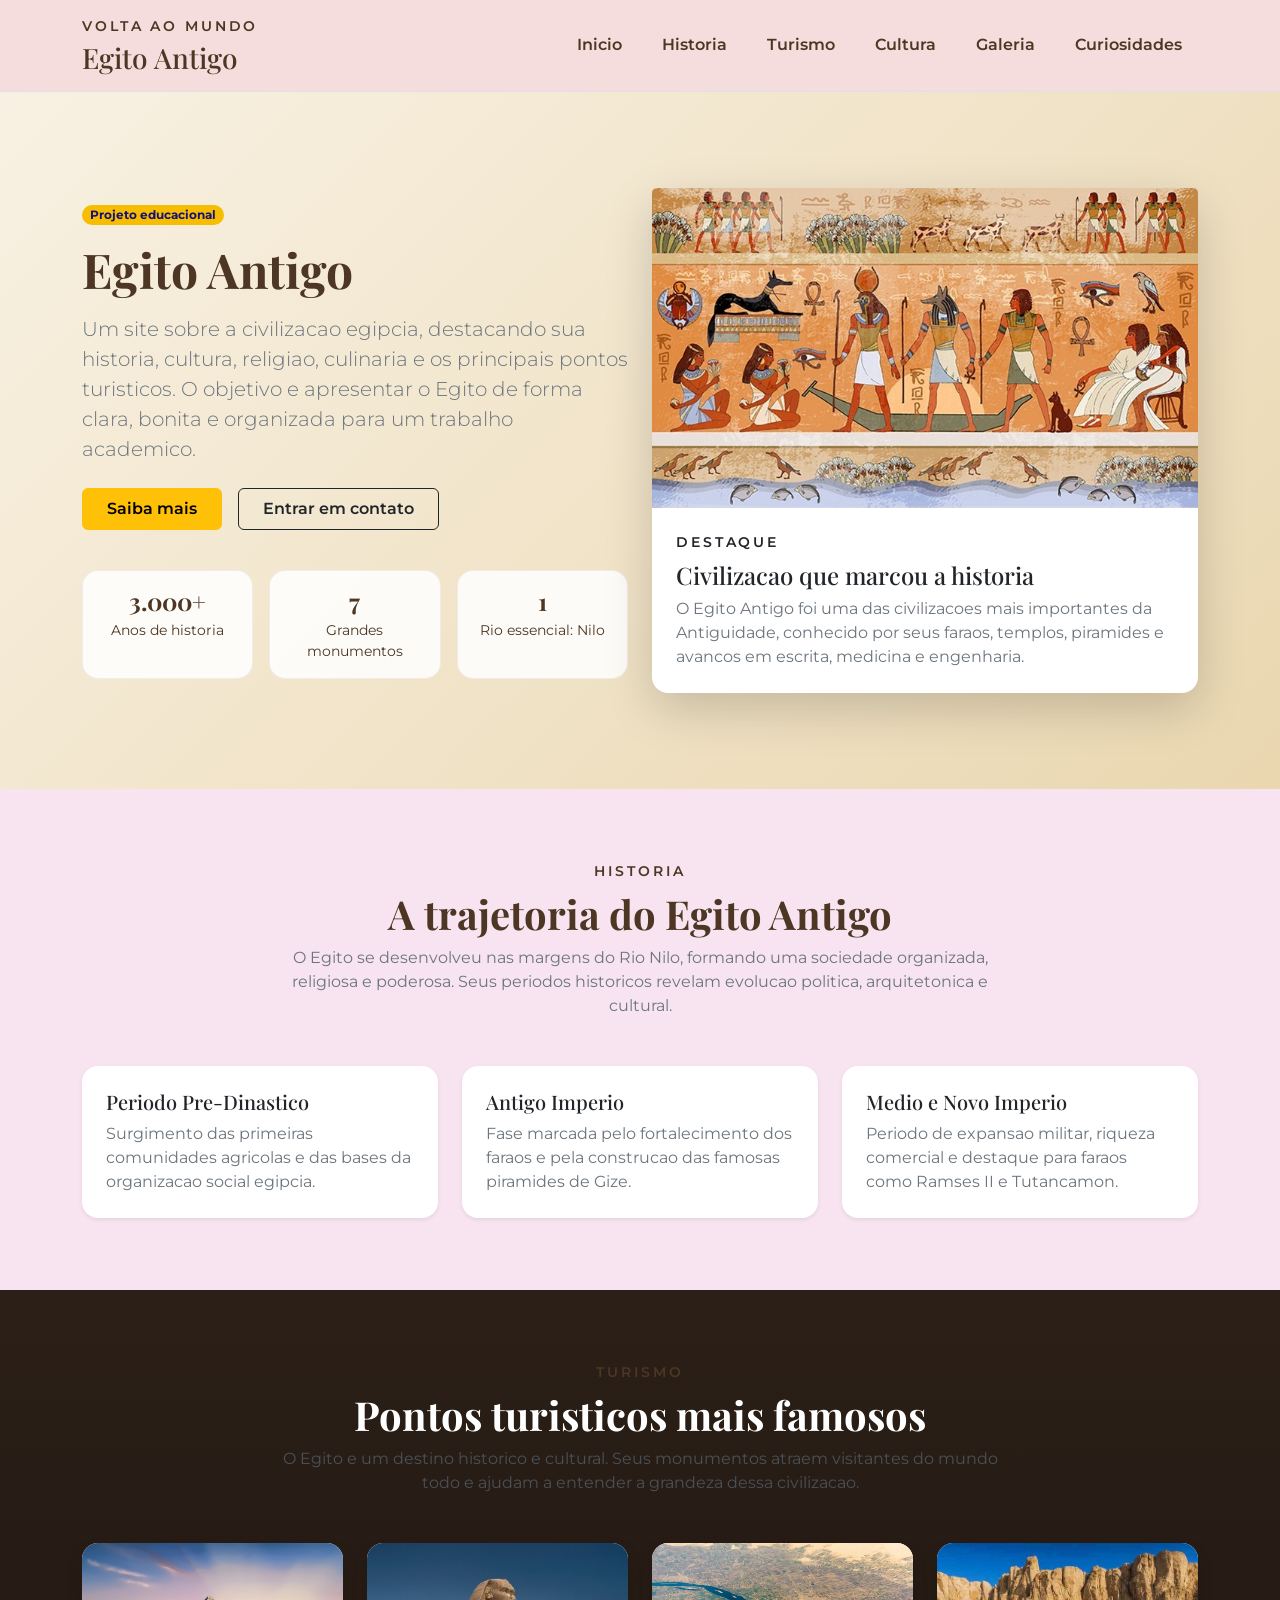
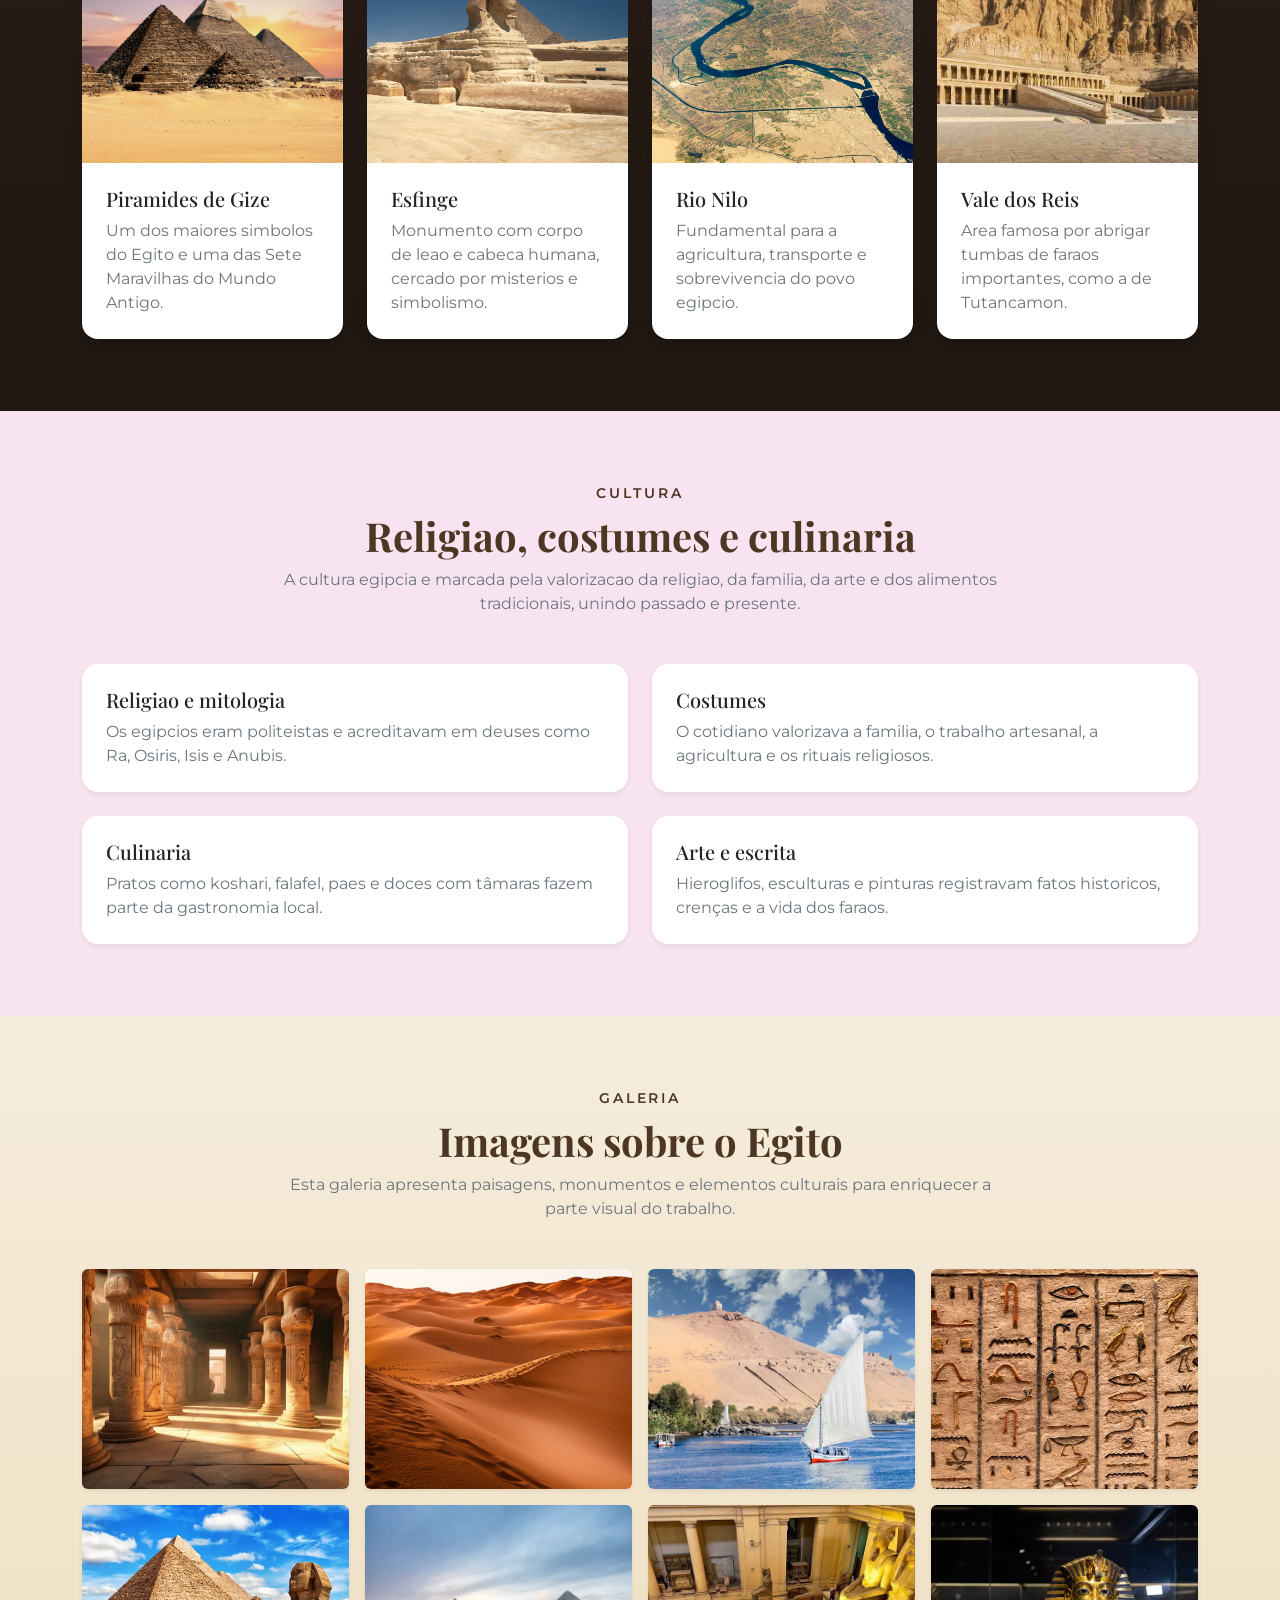
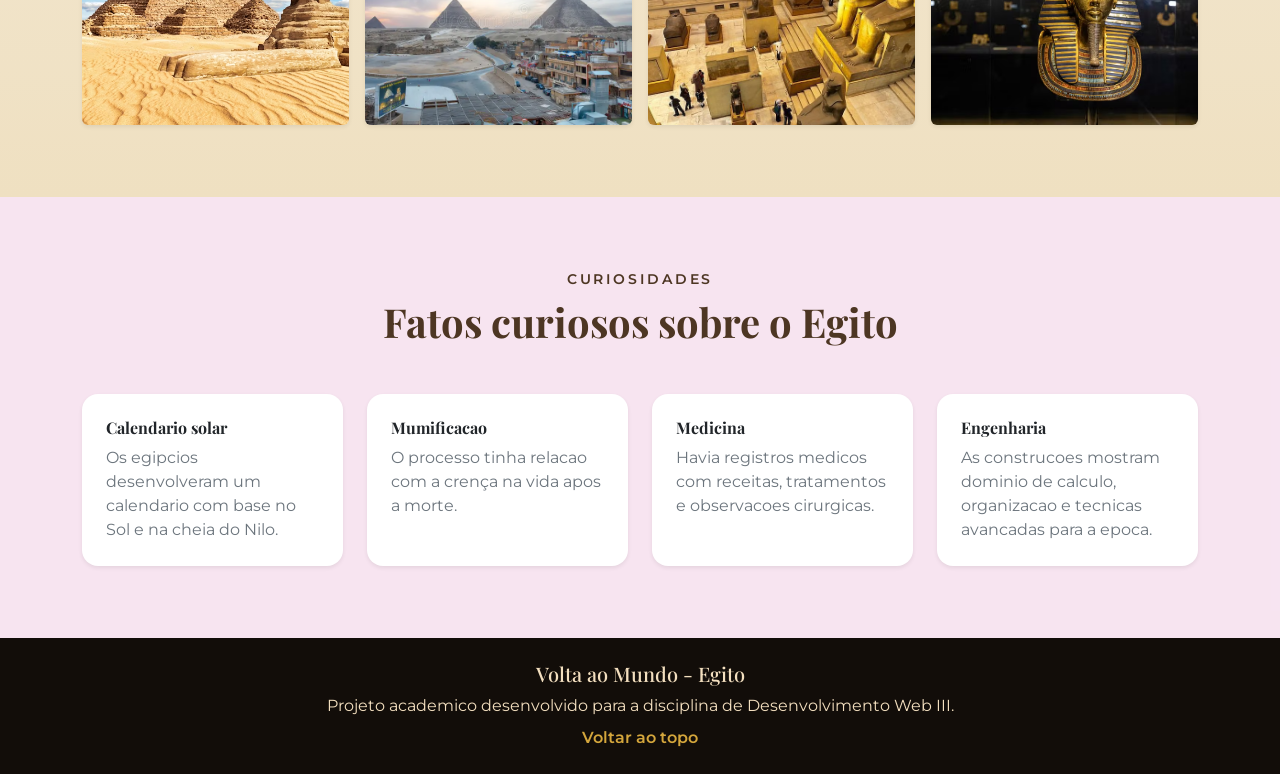
==== commit 2290f20b: "Removi arquivos e Arrumei outros Tinha subido alguns arquivos html no repositório errado" ====
--- a/index.html
+++ b/index.html
@@ -1,553 +1,410 @@
-<!doctype html>
-<html lang="pt-BR" class="h-full">
- <head>
-  <meta charset="UTF-8">
-  <meta name="viewport" content="width=device-width, initial-scale=1.0">
-  <title>Volta ao Mundo - Egito</title>
-  <link href="https://fonts.googleapis.com/css2?family=Cinzel:wght@400;600;700&amp;family=Lato:wght@300;400;700&amp;display=swap" rel="stylesheet">
-  <script src="https://cdn.tailwindcss.com/3.4.17"></script>
-  <script src="https://cdn.jsdelivr.net/npm/lucide@0.263.0/dist/umd/lucide.min.js"></script>
-  
-  <!-- ========== CONFIGURAÇÃO DO TAILWIND ========== -->
-  <script>
-    tailwind.config = {
-      theme: {
-        extend: {
-          colors: {
-            // Paleta de cores inspirada no Egito
-            gold: {
-              50: '#fefce8',
-              100: '#fef9c3',
-              200: '#fef08a',
-              300: '#fde047',
-              400: '#facc15',
-              500: '#d4a419',
-              600: '#b8860b',
-              700: '#92650c',
-              800: '#784e10',
-              900: '#5c3d0e'
-            },
-            sand: {
-              50: '#fdf8f3',
-              100: '#f5e6d3',
-              200: '#e8d4b8',
-              300: '#d4b896',
-              400: '#c4a57a',
-              500: '#b8956a',
-              600: '#9a7b55',
-              700: '#7a6245',
-              800: '#5c4a35',
-              900: '#3d3125'
-            },
-            egypt: {
-              dark: '#1a1a2e',
-              navy: '#16213e',
-              accent: '#c9a227',
-              papyrus: '#f4e9cd'
-            }
-          },
-          fontFamily: {
-            cinzel: ['Cinzel', 'serif'],
-            lato: ['Lato', 'sans-serif']
-          }
-        }
-      }
-    }
-  </script>
-  
-  <!-- ========== ESTILOS CSS PERSONALIZADOS ========== -->
-  <link rel="stylesheet" href="styles.css">
-  <!-- ========== ELEMENT SDK ========== -->
-  <script src="/_sdk/element_sdk.js"></script>
-  <style>body { box-sizing: border-box; }</style>
-  <script src="/_sdk/data_sdk.js" type="text/javascript"></script>
- </head>
- <body class="h-full bg-egypt-dark text-sand-100 overflow-x-hidden">
-  
-  <!--HEADER - Navegação Principal-->
-  <header id="main-header" class="fixed top-0 left-0 right-0 z-50 transition-all duration-300">
-   <nav class="max-w-7xl mx-auto px-4 sm:px-6 lg:px-8">
-    <div class="flex items-center justify-between h-20">
-      
-      <!-- Logo --><a href="#home" class="flex items-center space-x-3 group">
-      <div class="w-12 h-12 bg-gradient-to-br from-gold-500 to-gold-700 rounded-full flex items-center justify-center transform group-hover:rotate-12 transition-transform"><span class="text-2xl">🏛️</span>
+<!DOCTYPE html>
+<html lang="pt-BR">
+  <head>
+    <meta charset="UTF-8" />
+    <meta name="viewport" content="width=device-width, initial-scale=1.0" />
+    <title>Egito Antigo</title>
+    <meta
+      name="description"
+      content="Projeto educacional sobre o Egito com historia, cultura, turismo e curiosidades."/>
+    <!-- Fonte externa para melhorar a apresentacao visual -->
+    <link
+      href="https://fonts.googleapis.com/css2?family=Montserrat:wght@400;500;700&family=Playfair+Display:wght@600;700&display=swap"
+      rel="stylesheet"
+    />
+    <!-- Bootstrap: framework usado para grid, responsividade e componentes -->
+    <link
+      href="https://cdn.jsdelivr.net/npm/bootstrap@5.3.3/dist/css/bootstrap.min.css"
+      rel="stylesheet"
+      integrity="sha384-QWTKZyjpPEjISv5WaRU9OFeRpok6YctnYmDr5pNlyT2bRjXh0JMhjY6hW+ALEwIH"
+      crossorigin="anonymous"/>
+    <!-- CSS proprio apenas para personalizar o tema do Egito -->
+    <link rel="stylesheet" href="styles.css" />
+  </head>
+
+  <body>
+    <header class="site-header sticky-top border-bottom">
+      <nav class="container py-3">
+        <div class="d-flex align-items-center justify-content-between gap-3">
+          <div>
+            <p class="text-uppercase small fw-semibold mb-1 site-label">Volta ao Mundo</p>
+            <h1 class="h3 mb-0 site-title">Egito Antigo</h1>
+          </div>
+
+          <!-- Menu hamburguer visivel apenas em telas pequenas -->
+          <details class="mobile-menu d-lg-none">
+            <summary class="mobile-menu-button" aria-label="Abrir menu de navegacao">
+              <span></span>
+              <span></span>
+              <span></span>
+            </summary>
+            <div class="mobile-menu-panel">
+              <a class="nav-link" href="#home">Inicio</a>
+              <a class="nav-link" href="#historia">Historia</a>
+              <a class="nav-link" href="#turismo">Turismo</a>
+              <a class="nav-link" href="#cultura">Cultura</a>
+              <a class="nav-link" href="#galeria">Galeria</a>
+              <a class="nav-link" href="#curiosidades">Curiosidades</a>
+            </div>
+          </details>
+
+          <!-- Menu tradicional exibido no desktop -->
+          <div class="nav nav-pills gap-2 text-center d-none d-lg-flex">
+            <a class="nav-link" href="#home">Inicio</a>
+            <a class="nav-link" href="#historia">Historia</a>
+            <a class="nav-link" href="#turismo">Turismo</a>
+            <a class="nav-link" href="#cultura">Cultura</a>
+            <a class="nav-link" href="#galeria">Galeria</a>
+            <a class="nav-link" href="#curiosidades">Curiosidades</a>
+          </div>
+        </div>
+      </nav>
+    </header>
+
+    <main>
+      <!-- Secao inicial com introducao, botoes e dados resumidos -->
+      <section class="hero-section py-5" id="home">
+        <div class="container py-lg-5">
+          <div class="row align-items-center g-4">
+            <!-- Coluna de apresentacao do tema -->
+            <div class="col-lg-6">
+              <span class="badge rounded-pill hero-badge mb-3">Projeto educacional</span>
+              <h2 class="display-5 fw-bold hero-title">Egito Antigo</h2>
+              <p class="lead text-secondary mt-3">
+                Um site sobre a civilizacao egipcia, destacando sua historia,
+                cultura, religiao, culinaria e os principais pontos turisticos.
+                O objetivo e apresentar o Egito de forma clara, bonita e
+                organizada para um trabalho academico.
+              </p>
+              <div class="d-flex flex-wrap gap-3 mt-4">
+                <a class="btn btn-warning px-4 py-2 fw-semibold" href="https://www.youtube.com/watch?v=ebm-fLo9-NA" target="_blank">Saiba mais</a>
+                <a class="btn btn-outline-dark px-4 py-2 fw-semibold" href="#contato">Entrar em contato</a>
+              </div>
+
+              <!-- Linha com pequenos cards numericos -->
+              <div class="row g-3 mt-4">
+                <div class="col-sm-4">
+                  <article class="info-box text-center h-100">
+                    <h3 class="h4 fw-bold mb-1">3.000+</h3>
+                    <p class="mb-0 small">Anos de historia</p>
+                  </article>
+                </div>
+                <div class="col-sm-4">
+                  <article class="info-box text-center h-100">
+                    <h3 class="h4 fw-bold mb-1">7</h3>
+                    <p class="mb-0 small">Grandes monumentos</p>
+                  </article>
+                </div>
+                <div class="col-sm-4">
+                  <article class="info-box text-center h-100">
+                    <h3 class="h4 fw-bold mb-1">1</h3>
+                    <p class="mb-0 small">Rio essencial: Nilo</p>
+                  </article>
+                </div>
+              </div>
+            </div>
+
+            <!-- Coluna com imagem principal e card de destaque -->
+            <div class="col-lg-6">
+              <div class="card hero-card shadow-lg border-0">
+                <img
+                  src="assets/images/hero-egito.jpg"
+                  class="card-img-top hero-image"
+                  alt="Pirâmides do Egito ao entardecer"
+                />
+                <div class="card-body p-4">
+                  <p class="text-uppercase small fw-semibold section-mark mb-2">Destaque</p>
+                  <h3 class="h4">Civilizacao que marcou a historia</h3>
+                  <p class="mb-0 text-secondary">
+                    O Egito Antigo foi uma das civilizacoes mais importantes da
+                    Antiguidade, conhecido por seus faraos, templos, piramides e
+                    avancos em escrita, medicina e engenharia.
+                  </p>
+                </div>
+              </div>
+            </div>
+          </div>
+        </div>
+      </section>
+
+      <!-- Historia organizada em cards para facilitar a leitura -->
+      <section class="py-5 section-light" id="historia">
+        <div class="container py-4">
+          <div class="text-center mb-5">
+            <p class="text-uppercase small fw-semibold section-mark mb-2">Historia</p>
+            <h2 class="display-6 fw-bold">A trajetoria do Egito Antigo</h2>
+            <p class="col-lg-8 mx-auto text-secondary mb-0">
+              O Egito se desenvolveu nas margens do Rio Nilo, formando uma
+              sociedade organizada, religiosa e poderosa. Seus periodos
+              historicos revelam evolucao politica, arquitetonica e cultural.
+            </p>
+          </div>
+          <div class="row g-4">
+            <div class="col-md-4">
+              <article class="card h-100 border-0 shadow-sm custom-card">
+                <div class="card-body p-4">
+                  <h3 class="h5">Periodo Pre-Dinastico</h3>
+                  <p class="mb-0 text-secondary">
+                    Surgimento das primeiras comunidades agricolas e das bases
+                    da organizacao social egipcia.
+                  </p>
+                </div>
+              </article>
+            </div>
+            <div class="col-md-4">
+              <article class="card h-100 border-0 shadow-sm custom-card">
+                <div class="card-body p-4">
+                  <h3 class="h5">Antigo Imperio</h3>
+                  <p class="mb-0 text-secondary">
+                    Fase marcada pelo fortalecimento dos faraos e pela
+                    construcao das famosas piramides de Gize.
+                  </p>
+                </div>
+              </article>
+            </div>
+            <div class="col-md-4">
+              <article class="card h-100 border-0 shadow-sm custom-card">
+                <div class="card-body p-4">
+                  <h3 class="h5">Medio e Novo Imperio</h3>
+                  <p class="mb-0 text-secondary">
+                    Periodo de expansao militar, riqueza comercial e destaque
+                    para faraos como Ramses II e Tutancamon.
+                  </p>
+                </div>
+              </article>
+            </div>
+          </div>
+        </div>
+      </section>
+
+      <!-- Pontos turisticos com imagens e descricao -->
+      <section class="py-5 section-dark" id="turismo">
+        <div class="container py-4">
+          <div class="text-center mb-5">
+            <p class="text-uppercase small fw-semibold section-mark-light mb-2">Turismo</p>
+            <h2 class="display-6 fw-bold text-white">Pontos turisticos mais famosos</h2>
+            <p class="col-lg-8 mx-auto text-light-emphasis mb-0">
+              O Egito e um destino historico e cultural. Seus monumentos atraem
+              visitantes do mundo todo e ajudam a entender a grandeza dessa
+              civilizacao.
+            </p>
+          </div>
+          <div class="row g-4">
+            <div class="col-md-6 col-xl-3">
+              <article class="card h-100 border-0 overflow-hidden shadow custom-card">
+                <img src="assets/images/gize.jpg" class="tourism-image" alt="Piramides de Gize" />
+                <div class="card-body p-4">
+                  <h3 class="h5">Piramides de Gize</h3>
+                  <p class="mb-0 text-secondary">
+                    Um dos maiores simbolos do Egito e uma das Sete Maravilhas
+                    do Mundo Antigo.
+                  </p>
+                </div>
+              </article>
+            </div>
+            <div class="col-md-6 col-xl-3">
+              <article class="card h-100 border-0 overflow-hidden shadow custom-card">
+                <img src="assets/images/esfinge.jpg" class="tourism-image" alt="Esfinge de Gize" />
+                <div class="card-body p-4">
+                  <h3 class="h5">Esfinge</h3>
+                  <p class="mb-0 text-secondary">
+                    Monumento com corpo de leao e cabeca humana, cercado por
+                    misterios e simbolismo.
+                  </p>
+                </div>
+              </article>
+            </div>
+            <div class="col-md-6 col-xl-3">
+              <article class="card h-100 border-0 overflow-hidden shadow custom-card">
+                <img src="assets/images/nilo.jpg" class="tourism-image" alt="Rio Nilo" />
+                <div class="card-body p-4">
+                  <h3 class="h5">Rio Nilo</h3>
+                  <p class="mb-0 text-secondary">
+                    Fundamental para a agricultura, transporte e sobrevivencia do
+                    povo egipcio.
+                  </p>
+                </div>
+              </article>
+            </div>
+            <div class="col-md-6 col-xl-3">
+              <article class="card h-100 border-0 overflow-hidden shadow custom-card">
+                <img src="assets/images/valley.jpg" class="tourism-image" alt="Vale dos Reis" />
+                <div class="card-body p-4">
+                  <h3 class="h5">Vale dos Reis</h3>
+                  <p class="mb-0 text-secondary">
+                    Area famosa por abrigar tumbas de faraos importantes, como a
+                    de Tutancamon.
+                  </p>
+                </div>
+              </article>
+            </div>
+          </div>
+        </div>
+      </section>
+
+      <!-- Cultura egipcia apresentada em uma grade responsiva -->
+      <section class="py-5 section-light" id="cultura">
+        <div class="container py-4">
+          <div class="text-center mb-5">
+            <p class="text-uppercase small fw-semibold section-mark mb-2">Cultura</p>
+            <h2 class="display-6 fw-bold">Religiao, costumes e culinaria</h2>
+            <p class="col-lg-8 mx-auto text-secondary mb-0">
+              A cultura egipcia e marcada pela valorizacao da religiao, da
+              familia, da arte e dos alimentos tradicionais, unindo passado e
+              presente.
+            </p>
+          </div>
+          <div class="row g-4">
+            <div class="col-md-6">
+              <article class="card h-100 border-0 shadow-sm custom-card">
+                <div class="card-body p-4">
+                  <h3 class="h5">Religiao e mitologia</h3>
+                  <p class="mb-0 text-secondary">
+                    Os egipcios eram politeistas e acreditavam em deuses como
+                    Ra, Osiris, Isis e Anubis.
+                  </p>
+                </div>
+              </article>
+            </div>
+            <div class="col-md-6">
+              <article class="card h-100 border-0 shadow-sm custom-card">
+                <div class="card-body p-4">
+                  <h3 class="h5">Costumes</h3>
+                  <p class="mb-0 text-secondary">
+                    O cotidiano valorizava a familia, o trabalho artesanal, a
+                    agricultura e os rituais religiosos.
+                  </p>
+                </div>
+              </article>
+            </div>
+            <div class="col-md-6">
+              <article class="card h-100 border-0 shadow-sm custom-card">
+                <div class="card-body p-4">
+                  <h3 class="h5">Culinaria</h3>
+                  <p class="mb-0 text-secondary">
+                    Pratos como koshari, falafel, paes e doces com tâmaras fazem
+                    parte da gastronomia local.
+                  </p>
+                </div>
+              </article>
+            </div>
+            <div class="col-md-6">
+              <article class="card h-100 border-0 shadow-sm custom-card">
+                <div class="card-body p-4">
+                  <h3 class="h5">Arte e escrita</h3>
+                  <p class="mb-0 text-secondary">
+                    Hieroglifos, esculturas e pinturas registravam fatos
+                    historicos, crenças e a vida dos faraos.
+                  </p>
+                </div>
+              </article>
+            </div>
+          </div>
+        </div>
+      </section>
+
+      <!-- Galeria de imagens usando colunas do Bootstrap -->
+      <section class="py-5 gallery-section" id="galeria">
+        <div class="container py-4">
+          <div class="text-center mb-5">
+            <p class="text-uppercase small fw-semibold section-mark mb-2">Galeria</p>
+            <h2 class="display-6 fw-bold">Imagens sobre o Egito</h2>
+            <p class="col-lg-8 mx-auto text-secondary mb-0">
+              Esta galeria apresenta paisagens, monumentos e elementos culturais
+              para enriquecer a parte visual do trabalho.
+            </p>
+          </div>
+          <div class="row g-3">
+            <div class="col-6 col-md-4 col-lg-3">
+              <img class="img-fluid rounded shadow-sm gallery-image" src="assets/images/templo.jpg" alt="Templo egipcio com colunas" />
+            </div>
+            <div class="col-6 col-md-4 col-lg-3">
+              <img class="img-fluid rounded shadow-sm gallery-image" src="assets/images/deserto.jpg" alt="Paisagem do deserto no Egito" />
+            </div>
+            <div class="col-6 col-md-4 col-lg-3">
+              <img class="img-fluid rounded shadow-sm gallery-image" src="assets/images/barco.jpg" alt="Barco navegando no Rio Nilo" />
+            </div>
+            <div class="col-6 col-md-4 col-lg-3">
+              <img class="img-fluid rounded shadow-sm gallery-image" src="assets/images/hieroglifos.jpg" alt="Hieroglifos gravados em pedra" />
+            </div>
+            <div class="col-6 col-md-4 col-lg-3">
+              <img class="img-fluid rounded shadow-sm gallery-image" src="assets/images/panorama.jpg" alt="Panorama das piramides" />
+            </div>
+            <div class="col-6 col-md-4 col-lg-3">
+              <img class="img-fluid rounded shadow-sm gallery-image" src="assets/images/cairo.jpg" alt="Vista da cidade do Cairo" />
+            </div>
+            <div class="col-6 col-md-4 col-lg-3">
+              <img class="img-fluid rounded shadow-sm gallery-image" src="assets/images/museu.jpg" alt="Museu com artefatos egipcios" />
+            </div>
+            <div class="col-6 col-md-4 col-lg-3">
+              <img class="img-fluid rounded shadow-sm gallery-image" src="assets/images/mask.jpg" alt="Mascara de ouro do farao" />
+            </div>
+          </div>
+        </div>
+      </section>
+
+      <!-- Curiosidades em cards curtos para destaque rapido -->
+      <section class="py-5 section-light" id="curiosidades">
+        <div class="container py-4">
+          <div class="text-center mb-5">
+            <p class="text-uppercase small fw-semibold section-mark mb-2">Curiosidades</p>
+            <h2 class="display-6 fw-bold">Fatos curiosos sobre o Egito</h2>
+          </div>
+          <div class="row g-4">
+            <div class="col-md-6 col-lg-3">
+              <article class="card h-100 border-0 shadow-sm curiosity-card">
+                <div class="card-body p-4">
+                  <h3 class="h6 fw-bold">Calendario solar</h3>
+                  <p class="mb-0 text-secondary">
+                    Os egipcios desenvolveram um calendario com base no Sol e na
+                    cheia do Nilo.
+                  </p>
+                </div>
+              </article>
+            </div>
+            <div class="col-md-6 col-lg-3">
+              <article class="card h-100 border-0 shadow-sm curiosity-card">
+                <div class="card-body p-4">
+                  <h3 class="h6 fw-bold">Mumificacao</h3>
+                  <p class="mb-0 text-secondary">
+                    O processo tinha relacao com a crença na vida apos a morte.
+                  </p>
+                </div>
+              </article>
+            </div>
+            <div class="col-md-6 col-lg-3">
+              <article class="card h-100 border-0 shadow-sm curiosity-card">
+                <div class="card-body p-4">
+                  <h3 class="h6 fw-bold">Medicina</h3>
+                  <p class="mb-0 text-secondary">
+                    Havia registros medicos com receitas, tratamentos e
+                    observacoes cirurgicas.
+                  </p>
+                </div>
+              </article>
+            </div>
+            <div class="col-md-6 col-lg-3">
+              <article class="card h-100 border-0 shadow-sm curiosity-card">
+                <div class="card-body p-4">
+                  <h3 class="h6 fw-bold">Engenharia</h3>
+                  <p class="mb-0 text-secondary">
+                    As construcoes mostram dominio de calculo, organizacao e
+                    tecnicas avancadas para a epoca.
+                  </p>
+                </div>
+              </article>
+            </div>
+          </div>
+        </div>
+      </section>
+
+    <!-- Rodape final com identificacao do projeto -->
+    <footer class="py-4 footer-section">
+      <div class="container text-center">
+        <h2 class="h5 mb-2">Volta ao Mundo - Egito</h2>
+        <p class="mb-2">Projeto academico desenvolvido para a disciplina de Desenvolvimento Web III.</p>
+        <a href="#home" class="footer-link">Voltar ao topo</a>
       </div>
-      <div><span id="site-title" class="font-title text-xl font-bold text-gold-400">Volta ao Mundo</span> <span class="block text-xs text-sand-300 tracking-widest">EGITO</span>
-      </div></a> 
-      
-      <!-- Menu Desktop -->
-     <ul class="hidden lg:flex items-center space-x-8">
-      <li><a href="#home" class="nav-link text-sand-200 hover:text-gold-400 transition-colors font-medium">Início</a></li>
-      <li><a href="#historia" class="nav-link text-sand-200 hover:text-gold-400 transition-colors font-medium">História</a></li>
-      <li><a href="#pontos-turisticos" class="nav-link text-sand-200 hover:text-gold-400 transition-colors font-medium">Pontos Turísticos</a></li>
-      <li><a href="#cultura" class="nav-link text-sand-200 hover:text-gold-400 transition-colors font-medium">Cultura</a></li>
-      <li><a href="#galeria" class="nav-link text-sand-200 hover:text-gold-400 transition-colors font-medium">Galeria</a></li>
-      <li><a href="#curiosidades" class="nav-link text-sand-200 hover:text-gold-400 transition-colors font-medium">Curiosidades</a></li>
-      <li><a href="#contato" class="btn-egypt bg-gold-600 text-egypt-dark px-6 py-2 rounded-full font-semibold hover:bg-gold-500">Contato</a></li>
-     </ul>
-     
-     <!-- Botão Menu Mobile (Hambúrguer) --> <button id="menu-toggle" class="lg:hidden p-2 text-gold-400 hover:text-gold-300 transition-colors" aria-label="Abrir menu"> <i data-lucide="menu" class="w-8 h-8"></i> </button>
-    </div>
-   </nav>
-   <!-- Menu Mobile -->
-   <div id="mobile-menu" class="mobile-menu fixed top-0 right-0 h-full w-72 bg-egypt-navy shadow-2xl lg:hidden">
-    <div class="p-6"><button id="menu-close" class="absolute top-6 right-6 text-gold-400 hover:text-gold-300" aria-label="Fechar menu"> <i data-lucide="x" class="w-8 h-8"></i> </button>
-     <div class="mt-16 space-y-6"><a href="#home" class="mobile-link block text-lg text-sand-200 hover:text-gold-400 transition-colors py-2 border-b border-sand-800">Início</a> <a href="#historia" class="mobile-link block text-lg text-sand-200 hover:text-gold-400 transition-colors py-2 border-b border-sand-800">História</a> <a href="#pontos-turisticos" class="mobile-link block text-lg text-sand-200 hover:text-gold-400 transition-colors py-2 border-b border-sand-800">Pontos Turísticos</a> <a href="#cultura" class="mobile-link block text-lg text-sand-200 hover:text-gold-400 transition-colors py-2 border-b border-sand-800">Cultura</a> <a href="#galeria" class="mobile-link block text-lg text-sand-200 hover:text-gold-400 transition-colors py-2 border-b border-sand-800">Galeria</a> <a href="#curiosidades" class="mobile-link block text-lg text-sand-200 hover:text-gold-400 transition-colors py-2 border-b border-sand-800">Curiosidades</a> <a href="#contato" class="mobile-link block text-lg text-gold-400 font-semibold py-2">Contato</a>
-     </div>
-    </div>
-   </div>
-  </header>
-  <!-- Overlay do menu mobile -->
-  <div id="menu-overlay" class="fixed inset-0 bg-black/50 z-40 hidden lg:hidden"></div>
-  
-  <!--MAIN - Conteúdo Principal -->
-  <main class="w-full"><!-- ===== SEÇÃO HERO / HOME ===== -->
-   <section id="home" class="relative min-h-screen flex items-center justify-center egypt-pattern overflow-hidden"><!-- Background com gradiente -->
-    <div class="absolute inset-0 bg-gradient-to-b from-egypt-dark via-egypt-navy to-egypt-dark"></div><!-- Pirâmide decorativa SVG -->
-    <div class="absolute bottom-0 left-0 right-0 opacity-20">
-     <svg viewbox="0 0 1200 400" class="w-full"><polygon points="200,400 400,100 600,400" fill="#c9a227" opacity="0.3" /> <polygon points="450,400 600,150 750,400" fill="#b8860b" opacity="0.4" /> <polygon points="650,400 850,80 1050,400" fill="#c9a227" opacity="0.3" />
-     </svg>
-    </div><!-- Conteúdo Hero -->
-    <div class="relative z-10 text-center px-4 max-w-4xl mx-auto">
-     <div class="mb-6 animate-bounce"><span class="text-6xl">🏺</span>
-     </div>
-     <h1 class="font-title text-5xl md:text-7xl font-bold mb-6 bg-gradient-to-r from-gold-400 via-gold-500 to-gold-600 bg-clip-text text-transparent">Antigo Egito</h1>
-     <p id="hero-subtitle" class="text-xl md:text-2xl text-sand-200 mb-8 max-w-2xl mx-auto leading-relaxed">Descubra os mistérios de uma das civilizações mais fascinantes da história da humanidade</p>
-     <div class="flex flex-col sm:flex-row gap-4 justify-center"><a href="#historia" class="btn-egypt bg-gold-600 text-egypt-dark px-8 py-4 rounded-full font-semibold text-lg hover:bg-gold-500 inline-flex items-center justify-center gap-2"> <span>Explorar</span> <i data-lucide="arrow-down" class="w-5 h-5"></i> </a> <a href="#galeria" class="border-2 border-gold-500 text-gold-400 px-8 py-4 rounded-full font-semibold text-lg hover:bg-gold-500/10 transition-colors inline-flex items-center justify-center gap-2"> <span>Ver Galeria</span> <i data-lucide="image" class="w-5 h-5"></i> </a>
-     </div><!-- Estatísticas rápidas -->
-     <div class="mt-16 grid grid-cols-3 gap-8 max-w-lg mx-auto">
-      <div class="text-center"><span class="block text-3xl font-bold text-gold-400">5000+</span> <span class="text-sm text-sand-400">Anos de História</span>
-      </div>
-      <div class="text-center"><span class="block text-3xl font-bold text-gold-400">118</span> <span class="text-sm text-sand-400">Pirâmides</span>
-      </div>
-      <div class="text-center"><span class="block text-3xl font-bold text-gold-400">700+</span> <span class="text-sm text-sand-400">Hieróglifos</span>
-      </div>
-     </div>
-    </div><!-- Scroll indicator -->
-    <div class="absolute bottom-8 left-1/2 transform -translate-x-1/2 animate-bounce"><i data-lucide="chevron-down" class="w-8 h-8 text-gold-400"></i>
-    </div>
-   </section><!-- ===== SEÇÃO HISTÓRIA ===== -->
-   <section id="historia" class="py-20 bg-gradient-to-b from-egypt-dark to-egypt-navy">
-    <div class="max-w-7xl mx-auto px-4 sm:px-6 lg:px-8"><!-- Cabeçalho da seção -->
-     <div class="text-center mb-16 fade-in"><span class="text-gold-500 font-medium tracking-widest uppercase">Explore o Passado</span>
-      <h2 class="font-title text-4xl md:text-5xl font-bold text-sand-100 mt-4 mb-6">História do Egito</h2>
-      <div class="w-24 h-1 bg-gradient-to-r from-gold-400 to-gold-600 mx-auto rounded-full"></div>
-     </div><!-- Introdução -->
-     <div class="grid lg:grid-cols-2 gap-12 items-center mb-20 fade-in">
-      <div>
-       <h3 class="font-title text-2xl font-semibold text-gold-400 mb-4">Uma Civilização Milenar</h3>
-       <p class="text-sand-200 leading-relaxed mb-4">O Egito Antigo foi uma das civilizações mais duradouras da história, estendendo-se por mais de 3.000 anos. Localizado no nordeste da África, às margens do Rio Nilo, o Egito desenvolveu uma cultura rica e complexa que influencia o mundo até hoje.</p>
-       <p class="text-sand-200 leading-relaxed mb-6">Os antigos egípcios construíram monumentos impressionantes, desenvolveram um sistema de escrita único (os hieróglifos) e criaram uma religião elaborada com dezenas de deuses e deusas.</p>
-       <div class="flex items-center gap-4">
-        <div class="w-16 h-16 bg-gold-600/20 rounded-full flex items-center justify-center"><span class="text-3xl">📜</span>
-        </div>
-        <div><span class="block text-gold-400 font-semibold">Período</span> <span class="text-sand-300">3100 a.C. - 30 a.C.</span>
-        </div>
-       </div>
-      </div><!-- Ilustração decorativa -->
-      <div class="relative">
-       <div class="bg-gradient-to-br from-sand-800/50 to-egypt-navy rounded-2xl p-8 border border-gold-600/20">
-        <div class="text-center">
-         <div class="text-8xl mb-4">
-          🏛️
-         </div>
-         <div class="flex justify-center gap-4 text-4xl"><span>𓂀</span> <span>𓃭</span> <span>𓆣</span> <span>𓅓</span>
-         </div>
-        </div>
-       </div>
-       <div class="absolute -top-4 -right-4 w-24 h-24 bg-gold-500/10 rounded-full blur-2xl"></div>
-      </div>
-     </div><!-- Timeline dos Períodos -->
-     <div class="fade-in">
-      <h3 class="font-title text-2xl font-semibold text-gold-400 mb-8 text-center">Principais Períodos</h3>
-      <div class="relative max-w-3xl mx-auto"><!-- Linha vertical -->
-       <div class="absolute left-6 top-0 bottom-0 w-0.5 bg-gradient-to-b from-gold-500 to-gold-700"></div><!-- Items da timeline -->
-       <div class="space-y-8 pl-16">
-        <div class="timeline-item relative bg-egypt-navy/50 rounded-xl p-6 border border-gold-600/20 card-hover"><span class="text-gold-500 font-semibold">3100 - 2686 a.C.</span>
-         <h4 class="font-title text-xl text-sand-100 mt-2">Período Arcaico</h4>
-         <p class="text-sand-300 mt-2">Unificação do Alto e Baixo Egito. Surgimento dos primeiros faraós e da escrita hieroglífica.</p>
-        </div>
-        <div class="timeline-item relative bg-egypt-navy/50 rounded-xl p-6 border border-gold-600/20 card-hover"><span class="text-gold-500 font-semibold">2686 - 2181 a.C.</span>
-         <h4 class="font-title text-xl text-sand-100 mt-2">Antigo Império</h4>
-         <p class="text-sand-300 mt-2">Era das grandes pirâmides. Construção das Pirâmides de Gizé e da Grande Esfinge.</p>
-        </div>
-        <div class="timeline-item relative bg-egypt-navy/50 rounded-xl p-6 border border-gold-600/20 card-hover"><span class="text-gold-500 font-semibold">2055 - 1650 a.C.</span>
-         <h4 class="font-title text-xl text-sand-100 mt-2">Médio Império</h4>
-         <p class="text-sand-300 mt-2">Período de estabilidade e florescimento artístico. Expansão territorial e comércio.</p>
-        </div>
-        <div class="timeline-item relative bg-egypt-navy/50 rounded-xl p-6 border border-gold-600/20 card-hover"><span class="text-gold-500 font-semibold">1550 - 1070 a.C.</span>
-         <h4 class="font-title text-xl text-sand-100 mt-2">Novo Império</h4>
-         <p class="text-sand-300 mt-2">Apogeu do poder egípcio. Era de Tutancâmon, Ramsés II e Cleópatra VII.</p>
-        </div>
-       </div>
-      </div>
-     </div>
-    </div>
-   </section><!-- ===== SEÇÃO PONTOS TURÍSTICOS ===== -->
-   <section id="pontos-turisticos" class="py-20 bg-egypt-navy egypt-pattern">
-    <div class="max-w-7xl mx-auto px-4 sm:px-6 lg:px-8">
-     <div class="text-center mb-16 fade-in"><span class="text-gold-500 font-medium tracking-widest uppercase">Destinos Incríveis</span>
-      <h2 class="font-title text-4xl md:text-5xl font-bold text-sand-100 mt-4 mb-6">Pontos Turísticos</h2>
-      <div class="w-24 h-1 bg-gradient-to-r from-gold-400 to-gold-600 mx-auto rounded-full"></div>
-     </div><!-- Grid de Cards -->
-     <div class="grid md:grid-cols-2 lg:grid-cols-3 gap-8"><!-- Card 1 - Pirâmides de Gizé -->
-      <article class="card-hover shine-effect bg-gradient-to-br from-sand-900/50 to-egypt-dark rounded-2xl overflow-hidden border border-gold-600/20 fade-in">
-       <div class="h-48 overflow-hidden"><img src="https://upload.wikimedia.org/wikipedia/commons/thumb/e/e3/Kheops-Pyramid.jpg/800px-Kheops-Pyramid.jpg" alt="Pirâmides de Gizé" class="w-full h-full object-cover">
-       </div>
-       <div class="p-6">
-        <h3 class="font-title text-xl font-semibold text-gold-400 mb-3">Pirâmides de Gizé</h3>
-        <p class="text-sand-300 text-sm leading-relaxed mb-4">As três pirâmides de Gizé são as únicas das Sete Maravilhas do Mundo Antigo ainda de pé. A Grande Pirâmide de Quéops foi a estrutura mais alta do mundo por mais de 3.800 anos.</p>
-        <div class="flex items-center justify-between"><span class="text-xs text-sand-400 flex items-center gap-1"> <i data-lucide="map-pin" class="w-4 h-4"></i> Gizé </span> <a href="piramides-gize.html" class="saiba-mais text-gold-400 text-sm font-medium hover:text-gold-300 flex items-center gap-1"> Saiba mais <i data-lucide="arrow-right" class="w-4 h-4"></i> </a>
-        </div>
-       </div>
-      </article><!-- Card 2 - Grande Esfinge -->
-      <article class="card-hover shine-effect bg-gradient-to-br from-sand-900/50 to-egypt-dark rounded-2xl overflow-hidden border border-gold-600/20 fade-in">
-       <div class="h-48 overflow-hidden"><img src="https://upload.wikimedia.org/wikipedia/commons/thumb/7/73/The_Great_Sphinx_of_Giza.jpg/800px-The_Great_Sphinx_of_Giza.jpg" alt="Grande Esfinge" class="w-full h-full object-cover">
-       </div>
-       <div class="p-6">
-        <h3 class="font-title text-xl font-semibold text-gold-400 mb-3">Grande Esfinge</h3>
-        <p class="text-sand-300 text-sm leading-relaxed mb-4">Com corpo de leão e cabeça humana, a Esfinge de Gizé é a maior estátua monolítica do mundo antigo, medindo 73 metros de comprimento e 20 metros de altura.</p>
-        <div class="flex items-center justify-between"><span class="text-xs text-sand-400 flex items-center gap-1"> <i data-lucide="map-pin" class="w-4 h-4"></i> Gizé </span> <a href="esfinge.html" class="saiba-mais text-gold-400 text-sm font-medium hover:text-gold-300 flex items-center gap-1"> Saiba mais <i data-lucide="arrow-right" class="w-4 h-4"></i> </a>
-        </div>
-       </div>
-      </article><!-- Card 3 - Rio Nilo -->
-      <article class="card-hover shine-effect bg-gradient-to-br from-sand-900/50 to-egypt-dark rounded-2xl overflow-hidden border border-gold-600/20 fade-in">
-       <div class="h-48 overflow-hidden"><img src="https://upload.wikimedia.org/wikipedia/commons/thumb/8/83/Nile_River_Egypt.jpg/800px-Nile_River_Egypt.jpg" alt="Rio Nilo" class="w-full h-full object-cover">
-       </div>
-       <div class="p-6">
-        <h3 class="font-title text-xl font-semibold text-gold-400 mb-3">Rio Nilo</h3>
-        <p class="text-sand-300 text-sm leading-relaxed mb-4">O rio mais longo da África e um dos maiores do mundo. Suas cheias anuais fertilizavam as terras, tornando possível a agricultura e o desenvolvimento da civilização egípcia.</p>
-        <div class="flex items-center justify-between"><span class="text-xs text-sand-400 flex items-center gap-1"> <i data-lucide="map-pin" class="w-4 h-4"></i> Todo Egito </span> <a href="rio-nilo.html" class="saiba-mais text-gold-400 text-sm font-medium hover:text-gold-300 flex items-center gap-1"> Saiba mais <i data-lucide="arrow-right" class="w-4 h-4"></i> </a>
-        </div>
-       </div>
-      </article><!-- Card 4 - Vale dos Reis -->
-      <article class="card-hover shine-effect bg-gradient-to-br from-sand-900/50 to-egypt-dark rounded-2xl overflow-hidden border border-gold-600/20 fade-in">
-       <div class="h-48 overflow-hidden"><img src="https://upload.wikimedia.org/wikipedia/commons/thumb/3/3c/Valley_of_the_Kings%2C_Luxor%2C_Egypt.jpg/800px-Valley_of_the_Kings%2C_Luxor%2C_Egypt.jpg" alt="Vale dos Reis" class="w-full h-full object-cover">
-       </div>
-       <div class="p-6">
-        <h3 class="font-title text-xl font-semibold text-gold-400 mb-3">Vale dos Reis</h3>
-        <p class="text-sand-300 text-sm leading-relaxed mb-4">Necrópole real onde foram enterrados os faraós do Novo Império. Abriga mais de 60 tumbas, incluindo a famosa tumba de Tutancâmon descoberta em 1922.</p>
-        <div class="flex items-center justify-between"><span class="text-xs text-sand-400 flex items-center gap-1"> <i data-lucide="map-pin" class="w-4 h-4"></i> Luxor </span> <a href="vale-dos-reis.html" class="saiba-mais text-gold-400 text-sm font-medium hover:text-gold-300 flex items-center gap-1"> Saiba mais <i data-lucide="arrow-right" class="w-4 h-4"></i> </a>
-        </div>
-       </div>
-      </article><!-- Card 5 - Templo de Karnak -->
-      <article class="card-hover shine-effect bg-gradient-to-br from-sand-900/50 to-egypt-dark rounded-2xl overflow-hidden border border-gold-600/20 fade-in">
-       <div class="h-48 overflow-hidden"><img src="https://upload.wikimedia.org/wikipedia/commons/thumb/9/9f/Karnak_Temple_Complex.jpg/800px-Karnak_Temple_Complex.jpg" alt="Templo de Karnak" class="w-full h-full object-cover">
-       </div>
-       <div class="p-6">
-        <h3 class="font-title text-xl font-semibold text-gold-400 mb-3">Templo de Karnak</h3>
-        <p class="text-sand-300 text-sm leading-relaxed mb-4">O maior complexo de templos do Egito Antigo, dedicado ao deus Amon-Rá. Sua construção levou mais de 2.000 anos e envolve uma área de 100 hectares.</p>
-        <div class="flex items-center justify-between"><span class="text-xs text-sand-400 flex items-center gap-1"> <i data-lucide="map-pin" class="w-4 h-4"></i> Luxor </span> <a href="templo-karnak.html" class="saiba-mais text-gold-400 text-sm font-medium hover:text-gold-300 flex items-center gap-1"> Saiba mais <i data-lucide="arrow-right" class="w-4 h-4"></i> </a>
-        </div>
-       </div>
-      </article><!-- Card 6 - Abu Simbel -->
-      <article class="card-hover shine-effect bg-gradient-to-br from-sand-900/50 to-egypt-dark rounded-2xl overflow-hidden border border-gold-600/20 fade-in">
-       <div class="h-48 overflow-hidden"><img src="https://upload.wikimedia.org/wikipedia/commons/thumb/6/6a/Abu_Simbel_temples.jpg/800px-Abu_Simbel_temples.jpg" alt="Abu Simbel" class="w-full h-full object-cover">
-       </div>
-       <div class="p-6">
-        <h3 class="font-title text-xl font-semibold text-gold-400 mb-3">Abu Simbel</h3>
-        <p class="text-sand-300 text-sm leading-relaxed mb-4">Dois templos escavados na rocha, construídos por Ramsés II. As quatro estátuas colossais na entrada têm 20 metros de altura cada.</p>
-        <div class="flex items-center justify-between"><span class="text-xs text-sand-400 flex items-center gap-1"> <i data-lucide="map-pin" class="w-4 h-4"></i> Aswan </span> <a href="abu-simbel.html" class="saiba-mais text-gold-400 text-sm font-medium hover:text-gold-300 flex items-center gap-1"> Saiba mais <i data-lucide="arrow-right" class="w-4 h-4"></i> </a>
-        </div>
-       </div>
-      </article>
-     </div>
-    </div>
-   </section><!-- ===== SEÇÃO CULTURA ===== -->
-   <section id="cultura" class="py-20 bg-gradient-to-b from-egypt-navy to-egypt-dark">
-    <div class="max-w-7xl mx-auto px-4 sm:px-6 lg:px-8">
-     <div class="text-center mb-16 fade-in"><span class="text-gold-500 font-medium tracking-widest uppercase">Tradições Milenares</span>
-      <h2 class="font-title text-4xl md:text-5xl font-bold text-sand-100 mt-4 mb-6">Cultura Egípcia</h2>
-      <div class="w-24 h-1 bg-gradient-to-r from-gold-400 to-gold-600 mx-auto rounded-full"></div>
-     </div><!-- Tabs de Cultura -->
-     <div class="fade-in">
-      <div class="flex flex-wrap justify-center gap-4 mb-12"><button class="culture-tab active bg-gold-600 text-egypt-dark px-6 py-3 rounded-full font-semibold transition-all" data-tab="religiao"> 🙏 Religião </button> <button class="culture-tab bg-egypt-navy text-sand-200 px-6 py-3 rounded-full font-semibold hover:bg-gold-600/20 transition-all" data-tab="costumes"> 👘 Costumes </button> <button class="culture-tab bg-egypt-navy text-sand-200 px-6 py-3 rounded-full font-semibold hover:bg-gold-600/20 transition-all" data-tab="culinaria"> 🍽️ Culinária </button> <button class="culture-tab bg-egypt-navy text-sand-200 px-6 py-3 rounded-full font-semibold hover:bg-gold-600/20 transition-all" data-tab="escrita"> ✍️ Escrita </button>
-      </div><!-- Conteúdo das Tabs -->
-      <div class="culture-content"><!-- Tab Religião -->
-       <div id="tab-religiao" class="tab-panel">
-        <div class="grid lg:grid-cols-2 gap-12 items-center">
-         <div>
-          <h3 class="font-title text-2xl font-semibold text-gold-400 mb-4">Religião e Deuses</h3>
-          <p class="text-sand-200 leading-relaxed mb-6">Os antigos egípcios eram politeístas e acreditavam em centenas de deuses. Cada deus tinha poderes específicos e era representado com características únicas, muitas vezes combinando formas humanas e animais.</p>
-          <div class="grid grid-cols-2 gap-4">
-           <div class="bg-egypt-navy/50 rounded-xl p-4 border border-gold-600/20"><span class="text-3xl">☀️</span>
-            <h4 class="font-semibold text-sand-100 mt-2">Rá</h4>
-            <p class="text-xs text-sand-400">Deus do Sol</p>
-           </div>
-           <div class="bg-egypt-navy/50 rounded-xl p-4 border border-gold-600/20"><span class="text-3xl">🐺</span>
-            <h4 class="font-semibold text-sand-100 mt-2">Anúbis</h4>
-            <p class="text-xs text-sand-400">Deus dos Mortos</p>
-           </div>
-           <div class="bg-egypt-navy/50 rounded-xl p-4 border border-gold-600/20"><span class="text-3xl">🦅</span>
-            <h4 class="font-semibold text-sand-100 mt-2">Hórus</h4>
-            <p class="text-xs text-sand-400">Deus do Céu</p>
-           </div>
-           <div class="bg-egypt-navy/50 rounded-xl p-4 border border-gold-600/20"><span class="text-3xl">👁️</span>
-            <h4 class="font-semibold text-sand-100 mt-2">Osíris</h4>
-            <p class="text-xs text-sand-400">Deus do Além</p>
-           </div>
-          </div>
-         </div>
-         <div class="bg-gradient-to-br from-sand-900/30 to-egypt-navy rounded-2xl p-8 border border-gold-600/20 text-center">
-          <div class="text-8xl mb-4">
-           𓂀
-          </div>
-          <p class="text-sand-300 italic">"O Olho de Hórus representa proteção, poder real e boa saúde"</p>
-         </div>
-        </div>
-       </div><!-- Tab Costumes -->
-       <div id="tab-costumes" class="tab-panel hidden">
-        <div class="grid lg:grid-cols-2 gap-12 items-center">
-         <div>
-          <h3 class="font-title text-2xl font-semibold text-gold-400 mb-4">Vestimentas e Costumes</h3>
-          <p class="text-sand-200 leading-relaxed mb-6">Os egípcios usavam roupas leves de linho devido ao clima quente. A maquiagem era comum em ambos os sexos, especialmente o kohl nos olhos, que além de estético, protegia contra infecções.</p>
-          <ul class="space-y-3">
-           <li class="flex items-center gap-3 text-sand-200"><span class="w-2 h-2 bg-gold-500 rounded-full"></span> Homens usavam saias chamadas "shendyt"</li>
-           <li class="flex items-center gap-3 text-sand-200"><span class="w-2 h-2 bg-gold-500 rounded-full"></span> Mulheres vestiam túnicas longas de linho</li>
-           <li class="flex items-center gap-3 text-sand-200"><span class="w-2 h-2 bg-gold-500 rounded-full"></span> Joias de ouro eram símbolos de status</li>
-           <li class="flex items-center gap-3 text-sand-200"><span class="w-2 h-2 bg-gold-500 rounded-full"></span> Perucas elaboradas eram usadas pela nobreza</li>
-          </ul>
-         </div>
-         <div class="bg-gradient-to-br from-sand-900/30 to-egypt-navy rounded-2xl p-8 border border-gold-600/20 text-center">
-          <div class="text-8xl mb-4">
-           💎
-          </div>
-          <p class="text-sand-300 italic">"A beleza era considerada um sinal de santidade"</p>
-         </div>
-        </div>
-       </div><!-- Tab Culinária -->
-       <div id="tab-culinaria" class="tab-panel hidden">
-        <div class="grid lg:grid-cols-2 gap-12 items-center">
-         <div>
-          <h3 class="font-title text-2xl font-semibold text-gold-400 mb-4">Gastronomia Antiga</h3>
-          <p class="text-sand-200 leading-relaxed mb-6">A dieta egípcia era baseada em grãos, principalmente trigo e cevada. O pão e a cerveja eram alimentos básicos consumidos por todas as classes sociais.</p>
-          <div class="grid grid-cols-3 gap-4">
-           <div class="text-center p-4 bg-egypt-navy/50 rounded-xl border border-gold-600/20"><span class="text-4xl">🍞</span>
-            <p class="text-xs text-sand-300 mt-2">Pão</p>
-           </div>
-           <div class="text-center p-4 bg-egypt-navy/50 rounded-xl border border-gold-600/20"><span class="text-4xl">🍺</span>
-            <p class="text-xs text-sand-300 mt-2">Cerveja</p>
-           </div>
-           <div class="text-center p-4 bg-egypt-navy/50 rounded-xl border border-gold-600/20"><span class="text-4xl">🐟</span>
-            <p class="text-xs text-sand-300 mt-2">Peixe</p>
-           </div>
-           <div class="text-center p-4 bg-egypt-navy/50 rounded-xl border border-gold-600/20"><span class="text-4xl">🍇</span>
-            <p class="text-xs text-sand-300 mt-2">Frutas</p>
-           </div>
-           <div class="text-center p-4 bg-egypt-navy/50 rounded-xl border border-gold-600/20"><span class="text-4xl">🧅</span>
-            <p class="text-xs text-sand-300 mt-2">Cebola</p>
-           </div>
-           <div class="text-center p-4 bg-egypt-navy/50 rounded-xl border border-gold-600/20"><span class="text-4xl">🍯</span>
-            <p class="text-xs text-sand-300 mt-2">Mel</p>
-           </div>
-          </div>
-         </div>
-         <div class="bg-gradient-to-br from-sand-900/30 to-egypt-navy rounded-2xl p-8 border border-gold-600/20 text-center">
-          <div class="text-8xl mb-4">
-           🏺
-          </div>
-          <p class="text-sand-300 italic">"A cerveja egípcia era tão importante que era usada como pagamento"</p>
-         </div>
-        </div>
-       </div><!-- Tab Escrita -->
-       <div id="tab-escrita" class="tab-panel hidden">
-        <div class="grid lg:grid-cols-2 gap-12 items-center">
-         <div>
-          <h3 class="font-title text-2xl font-semibold text-gold-400 mb-4">Hieróglifos</h3>
-          <p class="text-sand-200 leading-relaxed mb-6">Os hieróglifos eram um sistema de escrita usado no Egito Antigo. Combinavam elementos logográficos, silábicos e alfabéticos, com mais de 700 símbolos distintos.</p>
-          <p class="text-sand-200 leading-relaxed mb-4">A Pedra de Roseta, descoberta em 1799, foi fundamental para decifrar os hieróglifos, pois continha o mesmo texto em três escritas diferentes.</p>
-          <div class="bg-egypt-navy/50 rounded-xl p-4 border border-gold-600/20"><span class="text-2xl block mb-2">Exemplo de Hieróglifos:</span> <span class="text-4xl tracking-wider">𓀀 𓁐 𓃭 𓆣 𓇳 𓊽 𓏤</span>
-          </div>
-         </div>
-         <div class="bg-gradient-to-br from-sand-900/30 to-egypt-navy rounded-2xl p-8 border border-gold-600/20 text-center">
-          <div class="text-8xl mb-4">
-           📜
-          </div>
-          <p class="text-sand-300 italic">"Os escribas eram altamente respeitados e podiam levar 12 anos para dominar a escrita"</p>
-         </div>
-        </div>
-       </div>
-      </div>
-     </div>
-    </div>
-   </section><!-- ===== SEÇÃO GALERIA ===== -->
-   <section id="galeria" class="py-20 bg-egypt-dark">
-    <div class="max-w-7xl mx-auto px-4 sm:px-6 lg:px-8">
-     <div class="text-center mb-16 fade-in"><span class="text-gold-500 font-medium tracking-widest uppercase">Imagens Inspiradoras</span>
-      <h2 class="font-title text-4xl md:text-5xl font-bold text-sand-100 mt-4 mb-6">Galeria do Egito</h2>
-      <div class="w-24 h-1 bg-gradient-to-r from-gold-400 to-gold-600 mx-auto rounded-full"></div>
-     </div><!-- Grid da Galeria -->
-     <div class="grid grid-cols-2 md:grid-cols-3 lg:grid-cols-4 gap-4 fade-in"><!-- Item 1 -->
-      <div class="gallery-item group relative rounded-xl overflow-hidden aspect-square cursor-pointer">
-       <img src="https://upload.wikimedia.org/wikipedia/commons/thumb/e/e3/Kheops-Pyramid.jpg/600px-Kheops-Pyramid.jpg" alt="Pirâmides de Gizé" class="w-full h-full object-cover">
-       <div class="absolute inset-0 bg-black/50 opacity-0 group-hover:opacity-100 transition-opacity flex items-center justify-center"><span class="text-white font-medium">Pirâmides</span>
-       </div>
-      </div><!-- Item 2 -->
-      <div class="gallery-item group relative rounded-xl overflow-hidden aspect-square cursor-pointer">
-       <img src="https://upload.wikimedia.org/wikipedia/commons/thumb/7/73/The_Great_Sphinx_of_Giza.jpg/600px-The_Great_Sphinx_of_Giza.jpg" alt="Grande Esfinge" class="w-full h-full object-cover">
-       <div class="absolute inset-0 bg-black/50 opacity-0 group-hover:opacity-100 transition-opacity flex items-center justify-center"><span class="text-white font-medium">Esfinge</span>
-       </div>
-      </div><!-- Item 3 -->
-      <div class="gallery-item group relative rounded-xl overflow-hidden aspect-square cursor-pointer">
-       <img src="https://upload.wikimedia.org/wikipedia/commons/thumb/8/83/Nile_River_Egypt.jpg/600px-Nile_River_Egypt.jpg" alt="Rio Nilo" class="w-full h-full object-cover">
-       <div class="absolute inset-0 bg-black/50 opacity-0 group-hover:opacity-100 transition-opacity flex items-center justify-center"><span class="text-white font-medium">Rio Nilo</span>
-       </div>
-      </div><!-- Item 4 -->
-      <div class="gallery-item group relative rounded-xl overflow-hidden aspect-square cursor-pointer">
-       <img src="https://upload.wikimedia.org/wikipedia/commons/thumb/3/3c/Valley_of_the_Kings%2C_Luxor%2C_Egypt.jpg/600px-Valley_of_the_Kings%2C_Luxor%2C_Egypt.jpg" alt="Vale dos Reis" class="w-full h-full object-cover">
-       <div class="absolute inset-0 bg-black/50 opacity-0 group-hover:opacity-100 transition-opacity flex items-center justify-center"><span class="text-white font-medium">Vale dos Reis</span>
-       </div>
-      </div><!-- Item 5 -->
-      <div class="gallery-item group relative rounded-xl overflow-hidden aspect-square cursor-pointer">
-       <img src="https://upload.wikimedia.org/wikipedia/commons/thumb/9/9f/Karnak_Temple_Complex.jpg/600px-Karnak_Temple_Complex.jpg" alt="Templo de Karnak" class="w-full h-full object-cover">
-       <div class="absolute inset-0 bg-black/50 opacity-0 group-hover:opacity-100 transition-opacity flex items-center justify-center"><span class="text-white font-medium">Templo Karnak</span>
-       </div>
-      </div><!-- Item 6 -->
-      <div class="gallery-item group relative rounded-xl overflow-hidden aspect-square cursor-pointer">
-       <img src="https://upload.wikimedia.org/wikipedia/commons/thumb/6/6a/Abu_Simbel_temples.jpg/600px-Abu_Simbel_temples.jpg" alt="Abu Simbel" class="w-full h-full object-cover">
-       <div class="absolute inset-0 bg-black/50 opacity-0 group-hover:opacity-100 transition-opacity flex items-center justify-center"><span class="text-white font-medium">Abu Simbel</span>
-       </div>
-      </div><!-- Item 7 -->
-      <div class="gallery-item group relative rounded-xl overflow-hidden aspect-square cursor-pointer">
-       <img src="https://upload.wikimedia.org/wikipedia/commons/thumb/5/5a/Egyptian_Museum%2C_Cairo.jpg/600px-Egyptian_Museum%2C_Cairo.jpg" alt="Museu Egípcio" class="w-full h-full object-cover">
-       <div class="absolute inset-0 bg-black/50 opacity-0 group-hover:opacity-100 transition-opacity flex items-center justify-center"><span class="text-white font-medium">Museu Egípcio</span>
-       </div>
-      </div><!-- Item 8 -->
-      <div class="gallery-item group relative rounded-xl overflow-hidden aspect-square cursor-pointer">
-       <img src="https://upload.wikimedia.org/wikipedia/commons/thumb/f/f8/Luxor_Temple%2C_Egypt.jpg/600px-Luxor_Temple%2C_Egypt.jpg" alt="Templo de Luxor" class="w-full h-full object-cover">
-       <div class="absolute inset-0 bg-black/50 opacity-0 group-hover:opacity-100 transition-opacity flex items-center justify-center"><span class="text-white font-medium">Templo Luxor</span>
-       </div>
-      </div>
-     </div>
-    </div>
-   </section><!-- ===== SEÇÃO CURIOSIDADES ===== -->
-   <section id="curiosidades" class="py-20 bg-gradient-to-b from-egypt-dark to-egypt-navy egypt-pattern">
-    <div class="max-w-7xl mx-auto px-4 sm:px-6 lg:px-8">
-     <div class="text-center mb-16 fade-in"><span class="text-gold-500 font-medium tracking-widest uppercase">Você Sabia?</span>
-      <h2 class="font-title text-4xl md:text-5xl font-bold text-sand-100 mt-4 mb-6">Curiosidades</h2>
-      <div class="w-24 h-1 bg-gradient-to-r from-gold-400 to-gold-600 mx-auto rounded-full"></div>
-     </div><!-- Grid de Curiosidades -->
-     <div class="grid md:grid-cols-2 gap-6 fade-in">
-      <div class="card-hover bg-egypt-navy/50 rounded-2xl p-6 border border-gold-600/20 flex gap-4">
-       <div class="flex-shrink-0 w-16 h-16 bg-gold-600/20 rounded-full flex items-center justify-center"><span class="text-3xl">🐱</span>
-       </div>
-       <div>
-        <h3 class="font-title text-lg font-semibold text-gold-400 mb-2">Gatos Sagrados</h3>
-        <p class="text-sand-300 text-sm">Os gatos eram considerados sagrados e matar um, mesmo acidentalmente, era punido com a morte. Quando um gato morria, a família raspava as sobrancelhas em luto.</p>
-       </div>
-      </div>
-      <div class="card-hover bg-egypt-navy/50 rounded-2xl p-6 border border-gold-600/20 flex gap-4">
-       <div class="flex-shrink-0 w-16 h-16 bg-gold-600/20 rounded-full flex items-center justify-center"><span class="text-3xl">🔺</span>
-       </div>
-       <div>
-        <h3 class="font-title text-lg font-semibold text-gold-400 mb-2">Construção das Pirâmides</h3>
-        <p class="text-sand-300 text-sm">A Grande Pirâmide de Gizé foi construída com cerca de 2,3 milhões de blocos de pedra, pesando em média 2,5 toneladas cada. Sua construção levou aproximadamente 20 anos.</p>
-       </div>
-      </div>
-      <div class="card-hover bg-egypt-navy/50 rounded-2xl p-6 border border-gold-600/20 flex gap-4">
-       <div class="flex-shrink-0 w-16 h-16 bg-gold-600/20 rounded-full flex items-center justify-center"><span class="text-3xl">🪥</span>
-       </div>
-       <div>
-        <h3 class="font-title text-lg font-semibold text-gold-400 mb-2">Pasta de Dente</h3>
-        <p class="text-sand-300 text-sm">Os egípcios inventaram a pasta de dente! Eles usavam uma mistura de cinza de casco de boi, mirra, casca de ovo e pedra-pomes para limpar os dentes.</p>
-       </div>
-      </div>
-      <div class="card-hover bg-egypt-navy/50 rounded-2xl p-6 border border-gold-600/20 flex gap-4">
-       <div class="flex-shrink-0 w-16 h-16 bg-gold-600/20 rounded-full flex items-center justify-center"><span class="text-3xl">👸</span>
-       </div>
-       <div>
-        <h3 class="font-title text-lg font-semibold text-gold-400 mb-2">Cleópatra e a Antiguidade</h3>
-        <p class="text-sand-300 text-sm">Cleópatra viveu mais próxima no tempo do pouso na Lua do que da construção das pirâmides. As pirâmides já tinham 2.500 anos quando ela nasceu!</p>
-       </div>
-      </div>
-      <div class="card-hover bg-egypt-navy/50 rounded-2xl p-6 border border-gold-600/20 flex gap-4">
-       <div class="flex-shrink-0 w-16 h-16 bg-gold-600/20 rounded-full flex items-center justify-center"><span class="text-3xl">💇</span>
-       </div>
-       <div>
-        <h3 class="font-title text-lg font-semibold text-gold-400 mb-2">Perucas Elaboradas</h3>
-        <p class="text-sand-300 text-sm">Tanto homens quanto mulheres raspavam a cabeça e usavam perucas elaboradas. Isso ajudava a manter a higiene e evitar piolhos no clima quente.</p>
-       </div>
-      </div>
-      <div class="card-hover bg-egypt-navy/50 rounded-2xl p-6 border border-gold-600/20 flex gap-4">
-       <div class="flex-shrink-0 w-16 h-16 bg-gold-600/20 rounded-full flex items-center justify-center"><span class="text-3xl">🎲</span>
-       </div>
-       <div>
-        <h3 class="font-title text-lg font-semibold text-gold-400 mb-2">Jogos de Tabuleiro</h3>
-        <p class="text-sand-300 text-sm">Os egípcios inventaram jogos de tabuleiro! O "Senet" era extremamente popular e versões foram encontradas em tumbas, incluindo a de Tutancâmon.</p>
-       </div>
-      </div>
-     </div>
-    </div>
-   </section><!-- ===== SEÇÃO CONTATO ===== -->
-   <section id="contato" class="py-20 bg-egypt-navy">
-    <div class="max-w-4xl mx-auto px-4 sm:px-6 lg:px-8">
-     <div class="text-center mb-16 fade-in"><span class="text-gold-500 font-medium tracking-widest uppercase">Fale Conosco</span>
-      <h2 id="contact-title" class="font-title text-4xl md:text-5xl font-bold text-sand-100 mt-4 mb-6">Entre em Contato</h2>
-      <div class="w-24 h-1 bg-gradient-to-r from-gold-400 to-gold-600 mx-auto rounded-full"></div>
-     </div><!-- Formulário de Contato -->
-     <div class="bg-gradient-to-br from-sand-900/20 to-egypt-dark rounded-2xl p-8 border border-gold-600/20 fade-in">
-      <form id="contact-form" class="space-y-6">
-       <div class="grid md:grid-cols-2 gap-6"><!-- Nome -->
-        <div><label for="nome" class="block text-sand-200 font-medium mb-2">Nome Completo</label> <input type="text" id="nome" name="nome" required class="w-full bg-egypt-dark border border-gold-600/30 rounded-xl px-4 py-3 text-sand-100 placeholder-sand-500 focus:outline-none focus:border-gold-500 focus:ring-2 focus:ring-gold-500/20 transition-all" placeholder="Seu nome">
-        </div><!-- Email -->
-        <div><label for="email" class="block text-sand-200 font-medium mb-2">E-mail</label> <input type="email" id="email" name="email" required class="w-full bg-egypt-dark border border-gold-600/30 rounded-xl px-4 py-3 text-sand-100 placeholder-sand-500 focus:outline-none focus:border-gold-500 focus:ring-2 focus:ring-gold-500/20 transition-all" placeholder="seu@email.com">
-        </div>
-       </div><!-- Assunto -->
-       <div><label for="assunto" class="block text-sand-200 font-medium mb-2">Assunto</label> <select id="assunto" name="assunto" required class="w-full bg-egypt-dark border border-gold-600/30 rounded-xl px-4 py-3 text-sand-100 focus:outline-none focus:border-gold-500 focus:ring-2 focus:ring-gold-500/20 transition-all"> <option value="">Selecione um assunto</option> <option value="duvida">Dúvida sobre o conteúdo</option> <option value="sugestao">Sugestão</option> <option value="parceria">Parceria</option> <option value="outro">Outro</option> </select>
-       </div><!-- Mensagem -->
-       <div><label for="mensagem" class="block text-sand-200 font-medium mb-2">Mensagem</label> <textarea id="mensagem" name="mensagem" rows="5" required class="w-full bg-egypt-dark border border-gold-600/30 rounded-xl px-4 py-3 text-sand-100 placeholder-sand-500 focus:outline-none focus:border-gold-500 focus:ring-2 focus:ring-gold-500/20 transition-all resize-none" placeholder="Escreva sua mensagem aqui..."></textarea>
-       </div><!-- Botão Enviar -->
-       <div class="text-center"><button type="submit" class="btn-egypt bg-gold-600 text-egypt-dark px-12 py-4 rounded-full font-semibold text-lg hover:bg-gold-500 transition-all inline-flex items-center gap-2"> <span>Enviar Mensagem</span> <i data-lucide="send" class="w-5 h-5"></i> </button>
-       </div>
-      </form><!-- Mensagem de Sucesso -->
-      <div id="success-message" class="hidden text-center py-8">
-       <div class="text-6xl mb-4">
-        ✨
-       </div>
-       <h3 class="font-title text-2xl text-gold-400 mb-2">Mensagem Enviada!</h3>
-       <p class="text-sand-300">Obrigado pelo contato. Responderemos em breve!</p>
-      </div>
-     </div>
-    </div>
-   </section>
-  </main><!-- ============================================================
-       FOOTER - Rodapé
-       ============================================================ -->
-  <footer class="bg-egypt-dark border-t border-gold-600/20">
-   <div class="max-w-7xl mx-auto px-4 sm:px-6 lg:px-8 py-12">
-    <div class="grid md:grid-cols-3 gap-8 mb-8"><!-- Logo e descrição -->
-     <div>
-      <div class="flex items-center space-x-3 mb-4">
-       <div class="w-10 h-10 bg-gradient-to-br from-gold-500 to-gold-700 rounded-full flex items-center justify-center"><span class="text-xl">🏛️</span>
-       </div><span class="font-title text-xl font-bold text-gold-400">Volta ao Mundo</span>
-      </div>
-      <p class="text-sand-400 text-sm">Projeto educacional sobre a fascinante civilização do Antigo Egito. Desenvolvido para o 3º semestre de Desenvolvimento Web.</p>
-     </div><!-- Links rápidos -->
-     <div>
-      <h4 class="font-title text-lg font-semibold text-sand-100 mb-4">Links Rápidos</h4>
-      <ul class="space-y-2">
-       <li><a href="#home" class="text-sand-400 hover:text-gold-400 transition-colors text-sm">Início</a></li>
-       <li><a href="#historia" class="text-sand-400 hover:text-gold-400 transition-colors text-sm">História</a></li>
-       <li><a href="#pontos-turisticos" class="text-sand-400 hover:text-gold-400 transition-colors text-sm">Pontos Turísticos</a></li>
-       <li><a href="#cultura" class="text-sand-400 hover:text-gold-400 transition-colors text-sm">Cultura</a></li>
-      </ul>
-     </div><!-- Contato -->
-     <div>
-      <h4 class="font-title text-lg font-semibold text-sand-100 mb-4">Projeto Acadêmico</h4>
-      <p class="text-sand-400 text-sm mb-2"><i data-lucide="book-open" class="w-4 h-4 inline mr-2"></i> Desenvolvimento Web</p>
-      <p class="text-sand-400 text-sm mb-2"><i data-lucide="calendar" class="w-4 h-4 inline mr-2"></i> 3º Semestre - 2024</p>
-      <p class="text-sand-400 text-sm"><i data-lucide="code" class="w-4 h-4 inline mr-2"></i> HTML, CSS e JavaScript</p>
-     </div>
-    </div><!-- Copyright -->
-    <div class="border-t border-gold-600/20 pt-8 text-center">
-     <p class="text-sand-500 text-sm">© 2024 Volta ao Mundo - Egito. Projeto Educacional. Todos os direitos reservados.</p>
-     <div class="flex justify-center gap-4 mt-4 text-2xl"><span>𓂀</span> <span>𓃭</span> <span>𓆣</span> <span>𓅓</span> <span>𓇳</span>
-     </div>
-    </div>
-   </div>
-  </footer><!-- ============================================================
-       SCRIPTS - JavaScript
-       ============================================================ -->
-  <script src="script.js"></script>
- <script>(function(){function c(){var b=a.contentDocument||a.contentWindow.document;if(b){var d=b.createElement('script');d.innerHTML="window.__CF$cv$params={r:'9f7c2698b4d4f1d6',t:'MTc3ODExNDE5MC4wMDAwMDA='};var a=document.createElement('script');a.nonce='';a.src='/cdn-cgi/challenge-platform/scripts/jsd/main.js';document.getElementsByTagName('head')[0].appendChild(a);";b.getElementsByTagName('head')[0].appendChild(d)}}if(document.body){var a=document.createElement('iframe');a.height=1;a.width=1;a.style.position='absolute';a.style.top=0;a.style.left=0;a.style.border='none';a.style.visibility='hidden';document.body.appendChild(a);if('loading'!==document.readyState)c();else if(window.addEventListener)document.addEventListener('DOMContentLoaded',c);else{var e=document.onreadystatechange||function(){};document.onreadystatechange=function(b){e(b);'loading'!==document.readyState&&(document.onreadystatechange=e,c())}}}})();</script></body>
+    </footer>
+  </body>
 </html>
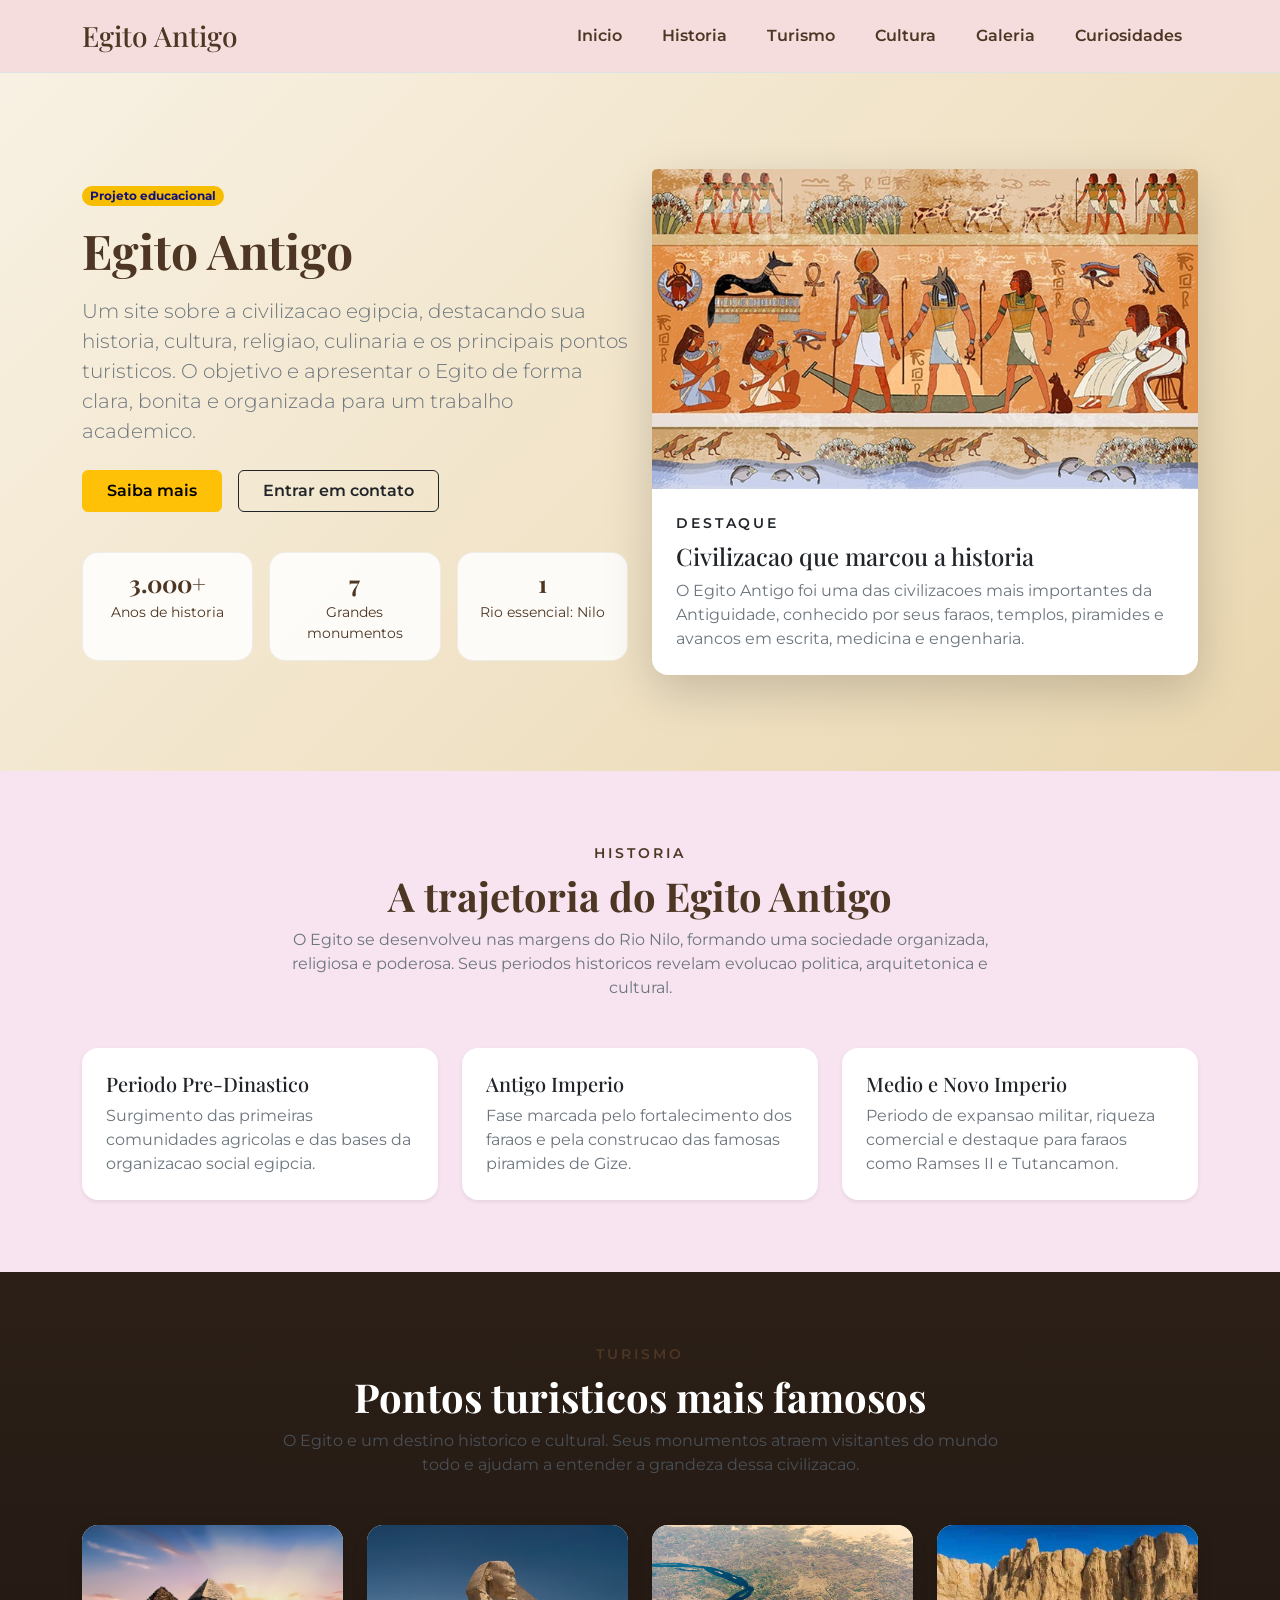
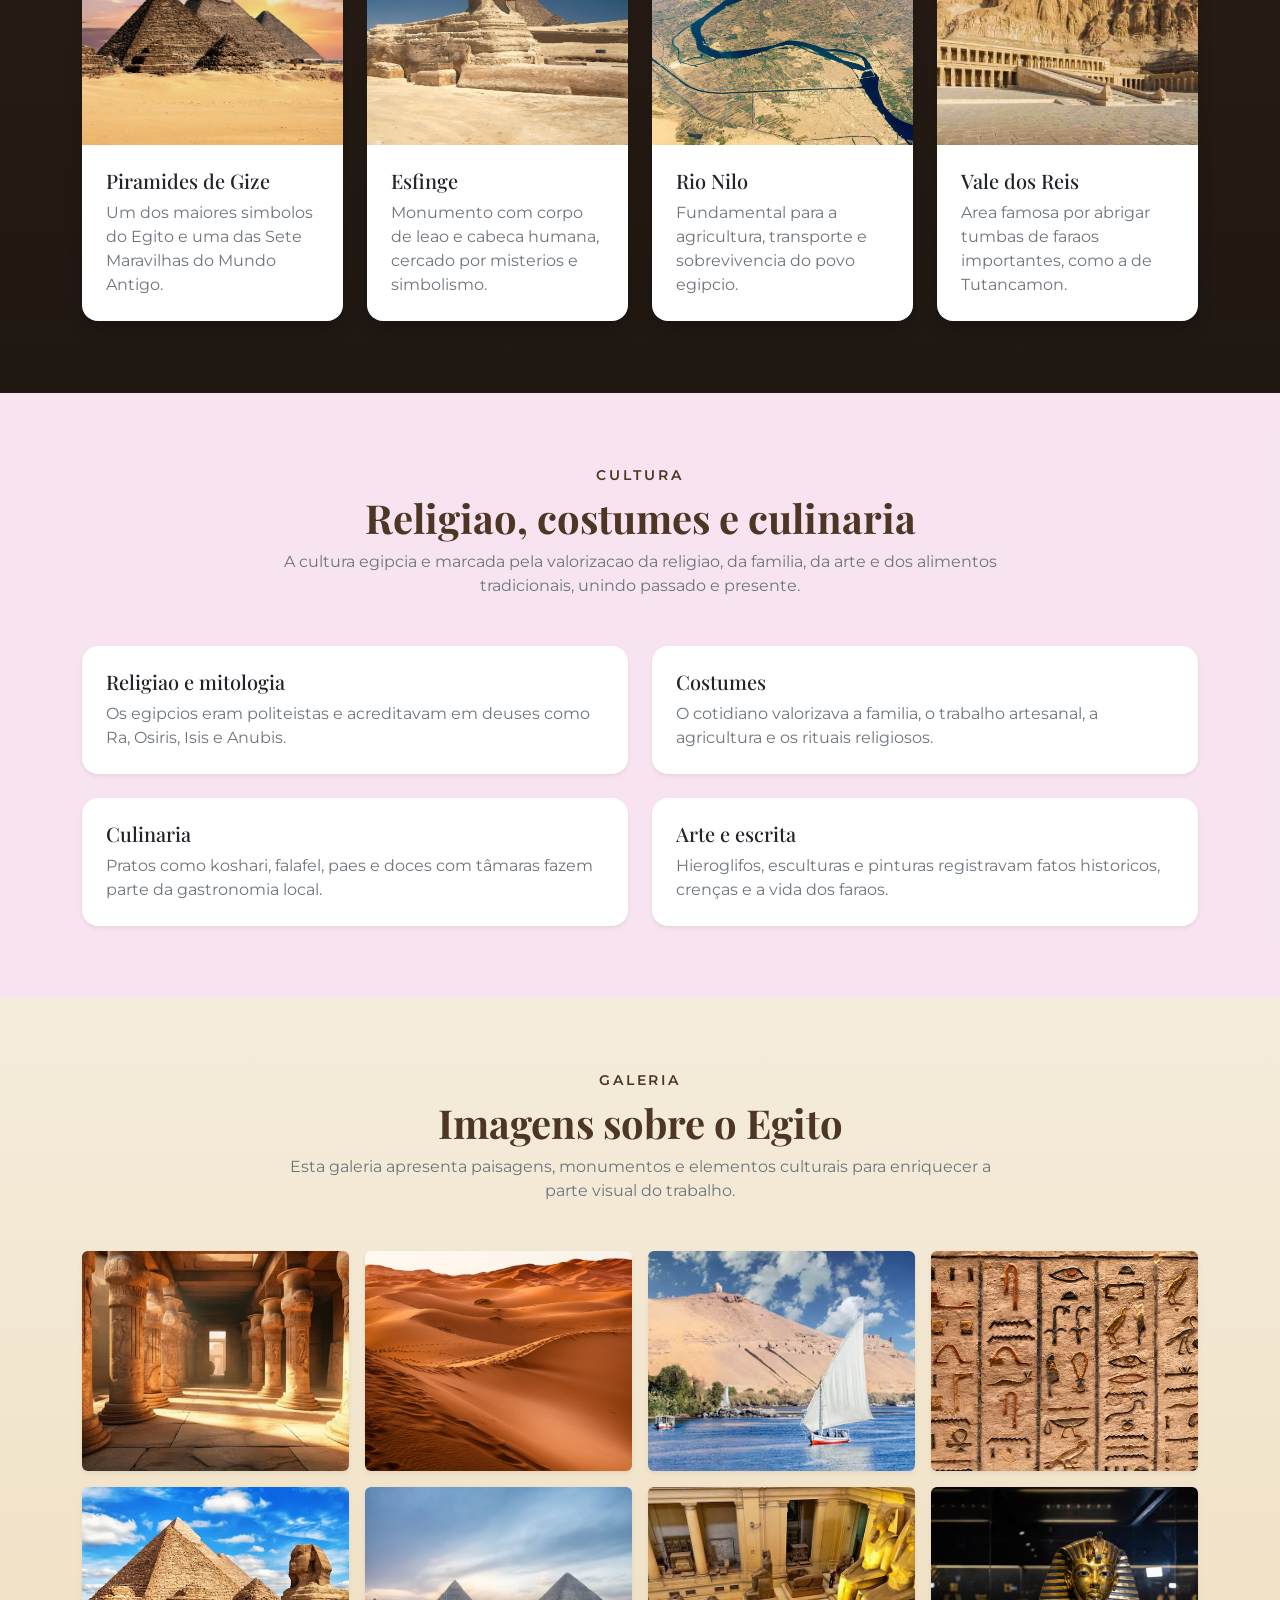
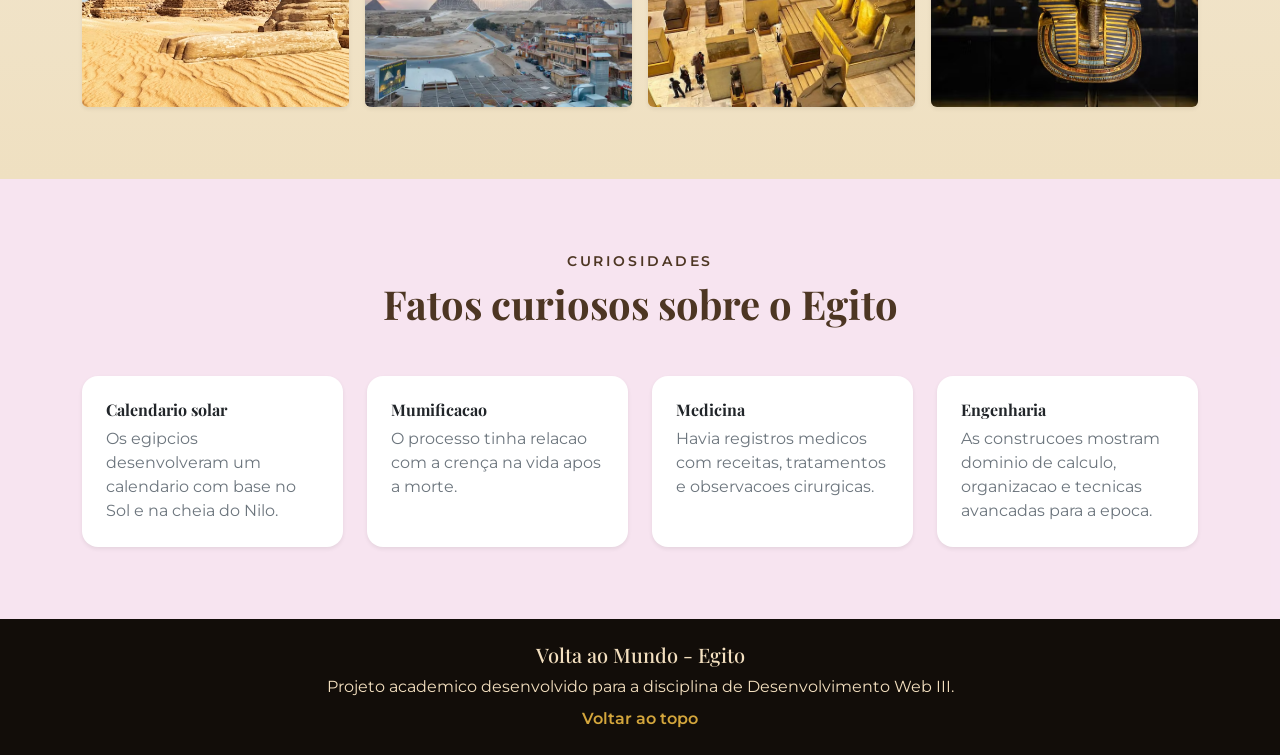
==== commit 1aa45134: "Remove site label from header in index.html" ====
--- a/index.html
+++ b/index.html
@@ -27,7 +27,6 @@
       <nav class="container py-3">
         <div class="d-flex align-items-center justify-content-between gap-3">
           <div>
-            <p class="text-uppercase small fw-semibold mb-1 site-label">Volta ao Mundo</p>
             <h1 class="h3 mb-0 site-title">Egito Antigo</h1>
           </div>
 
@@ -407,4 +406,4 @@
       </div>
     </footer>
   </body>
-</html>+</html>
